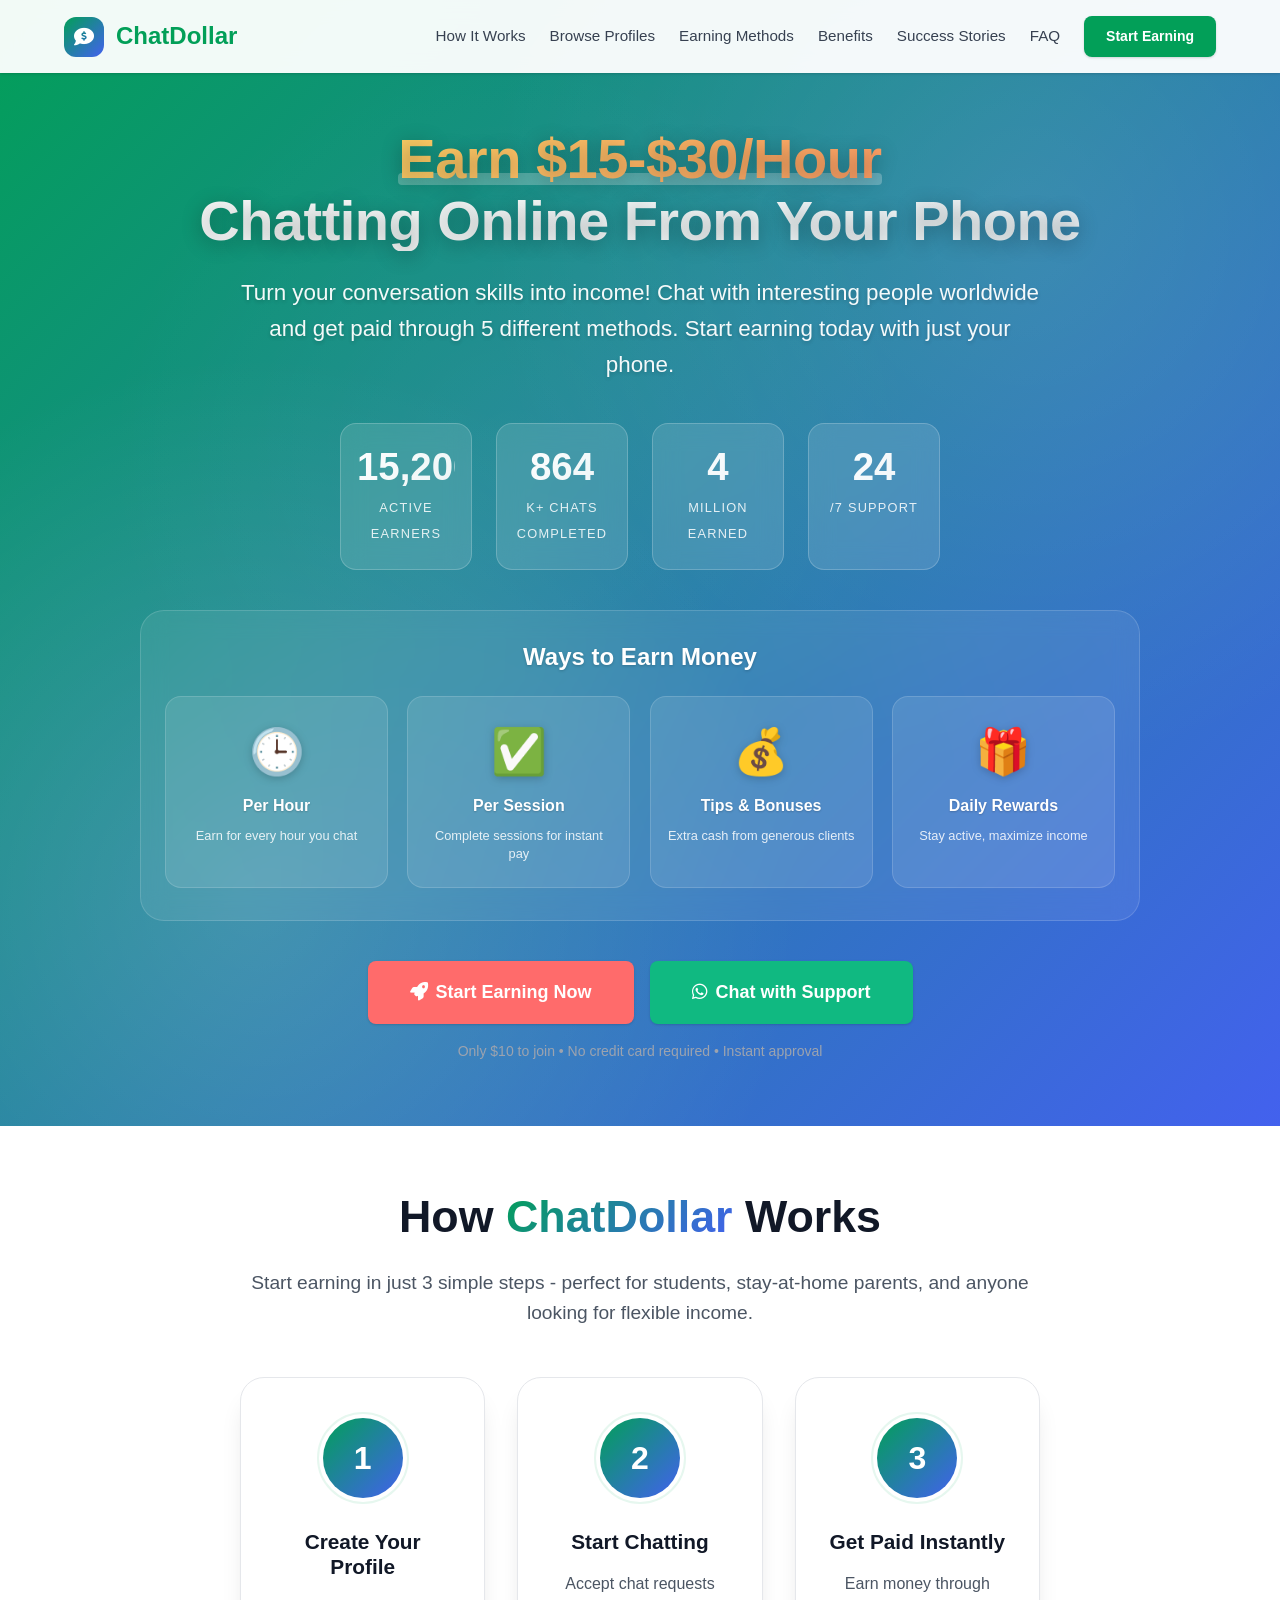
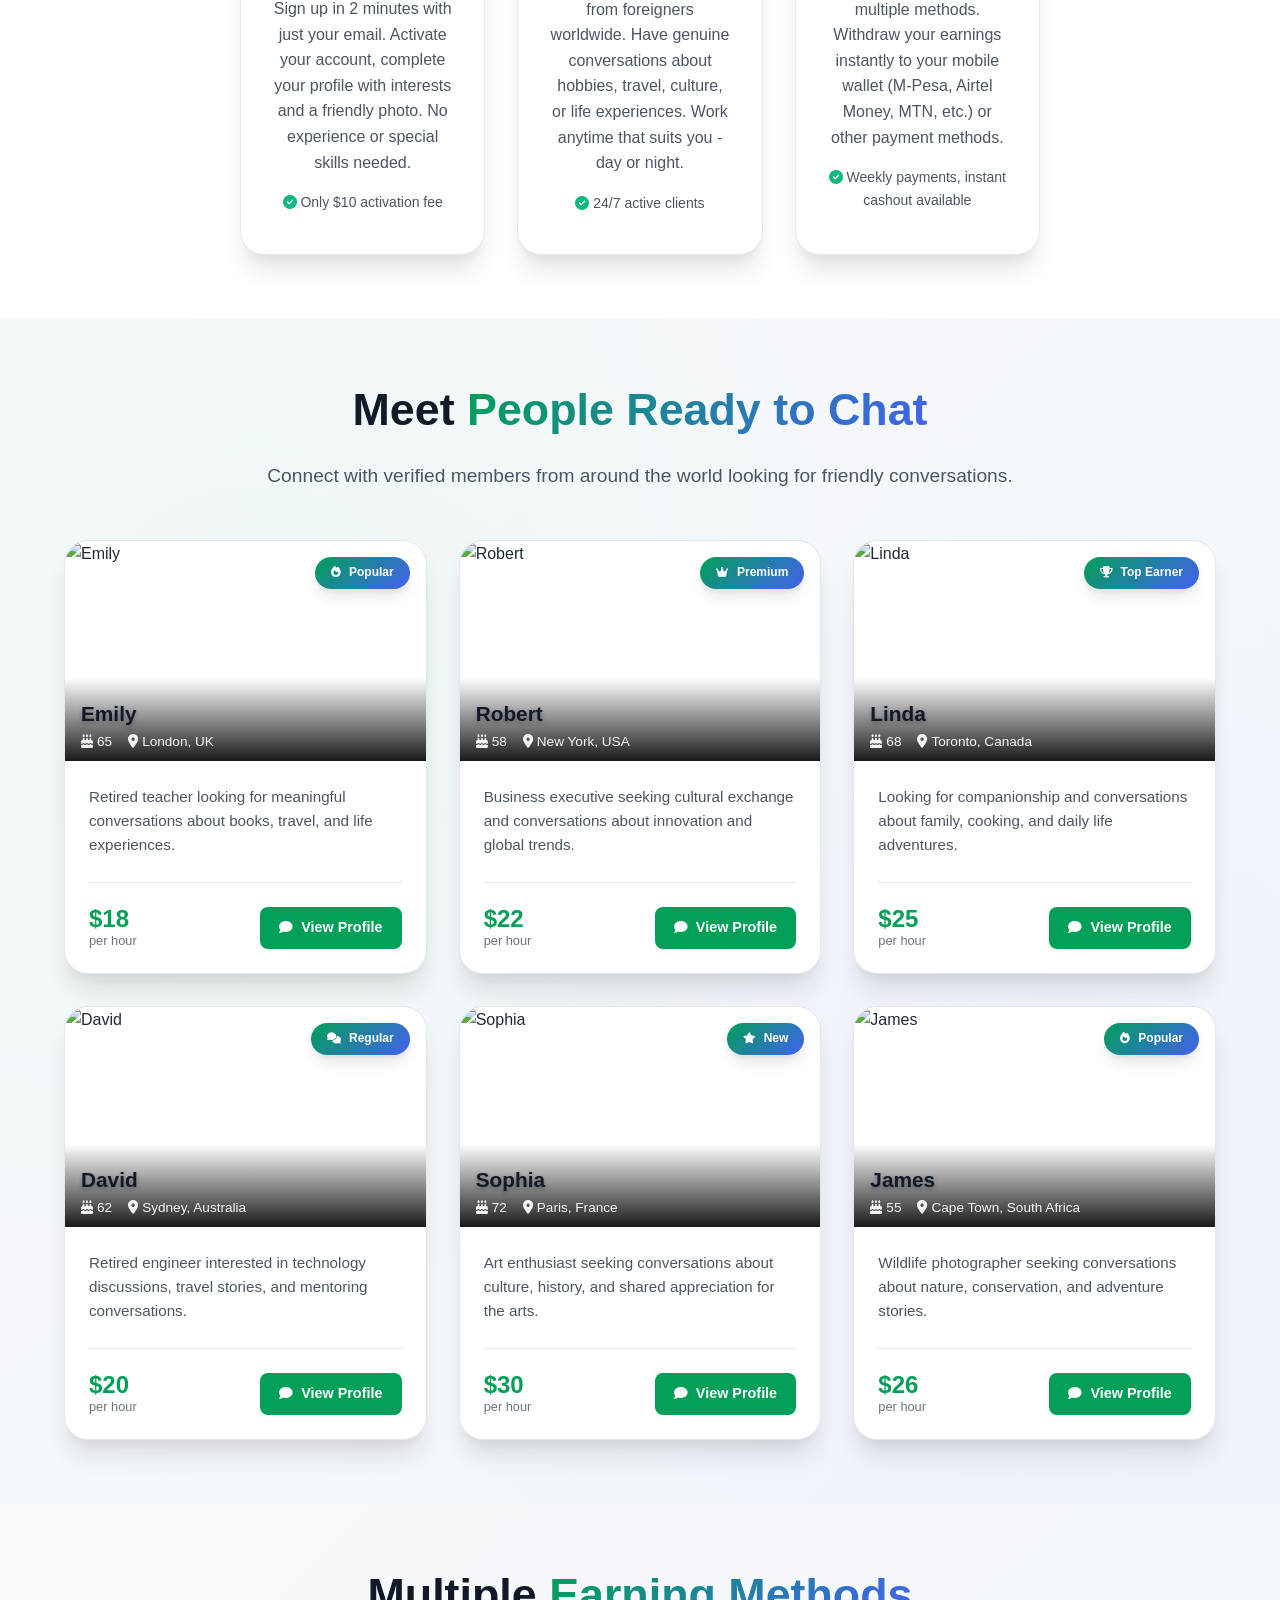
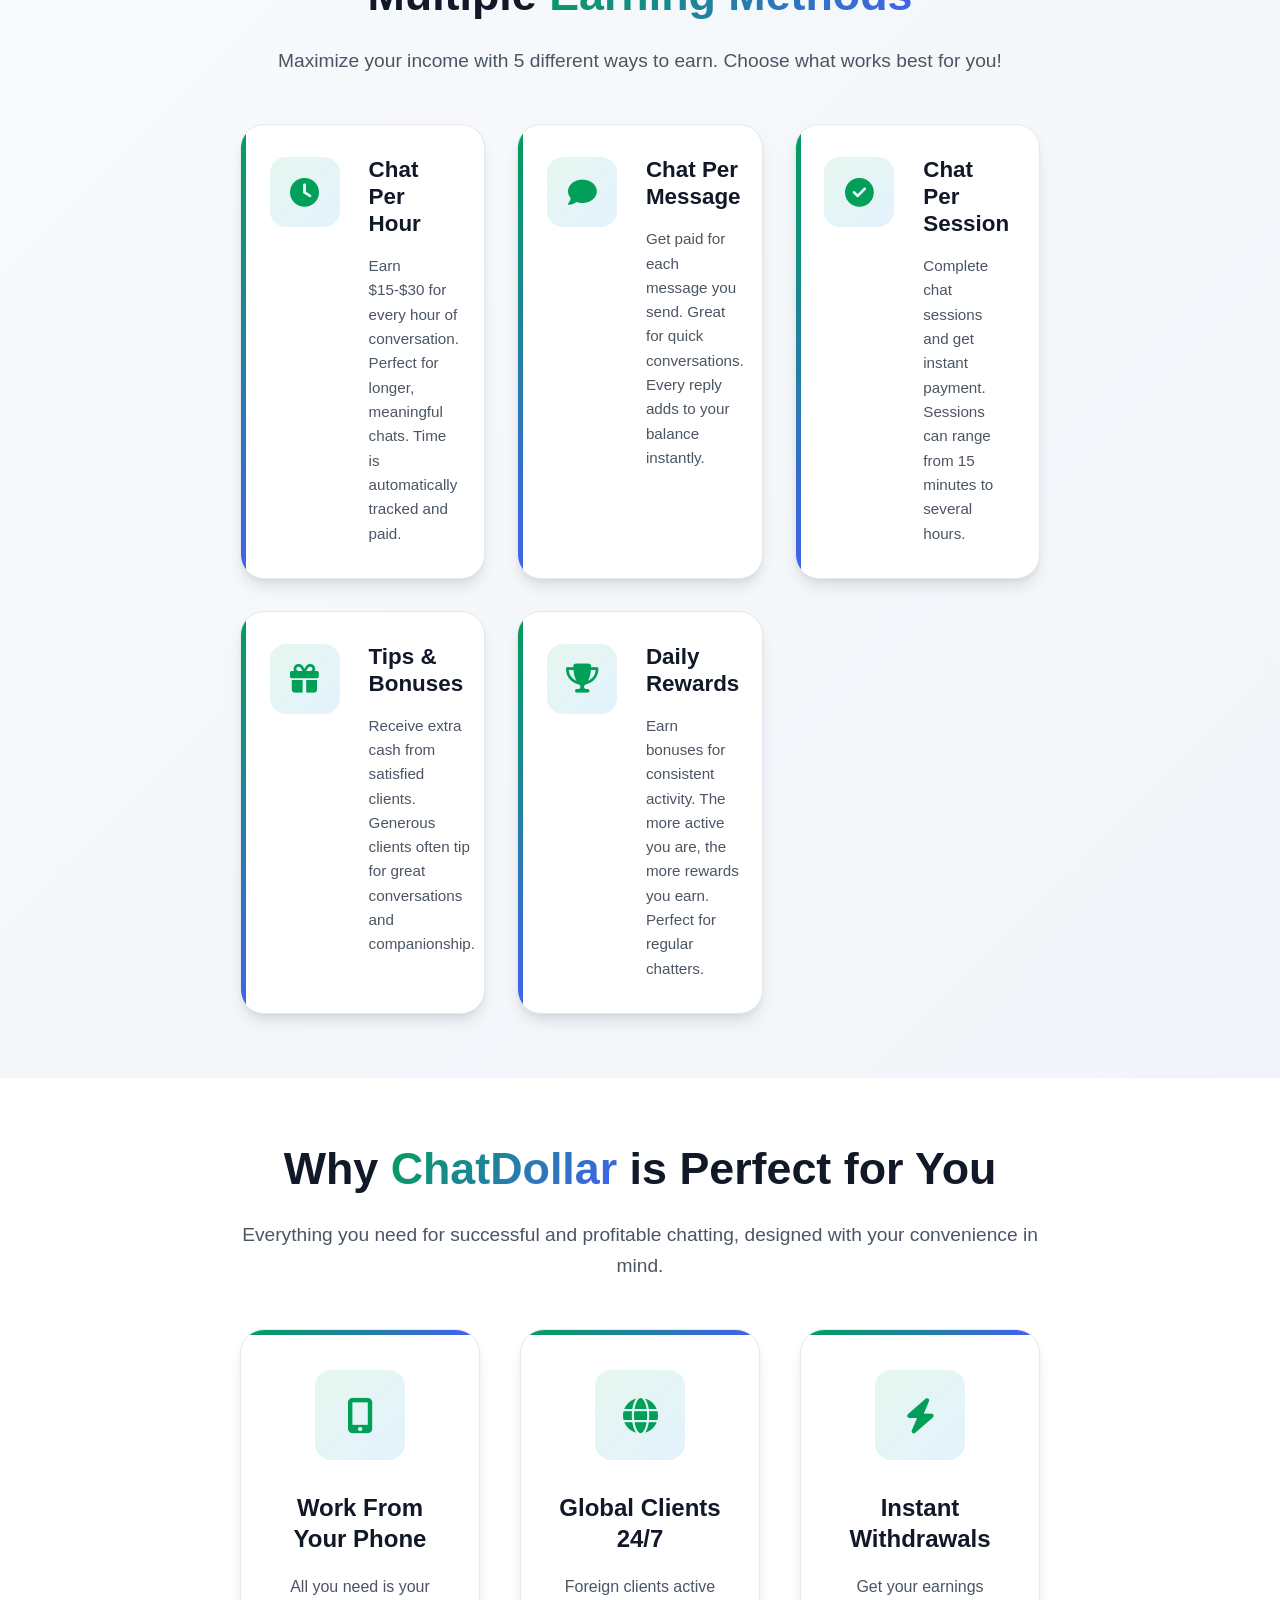
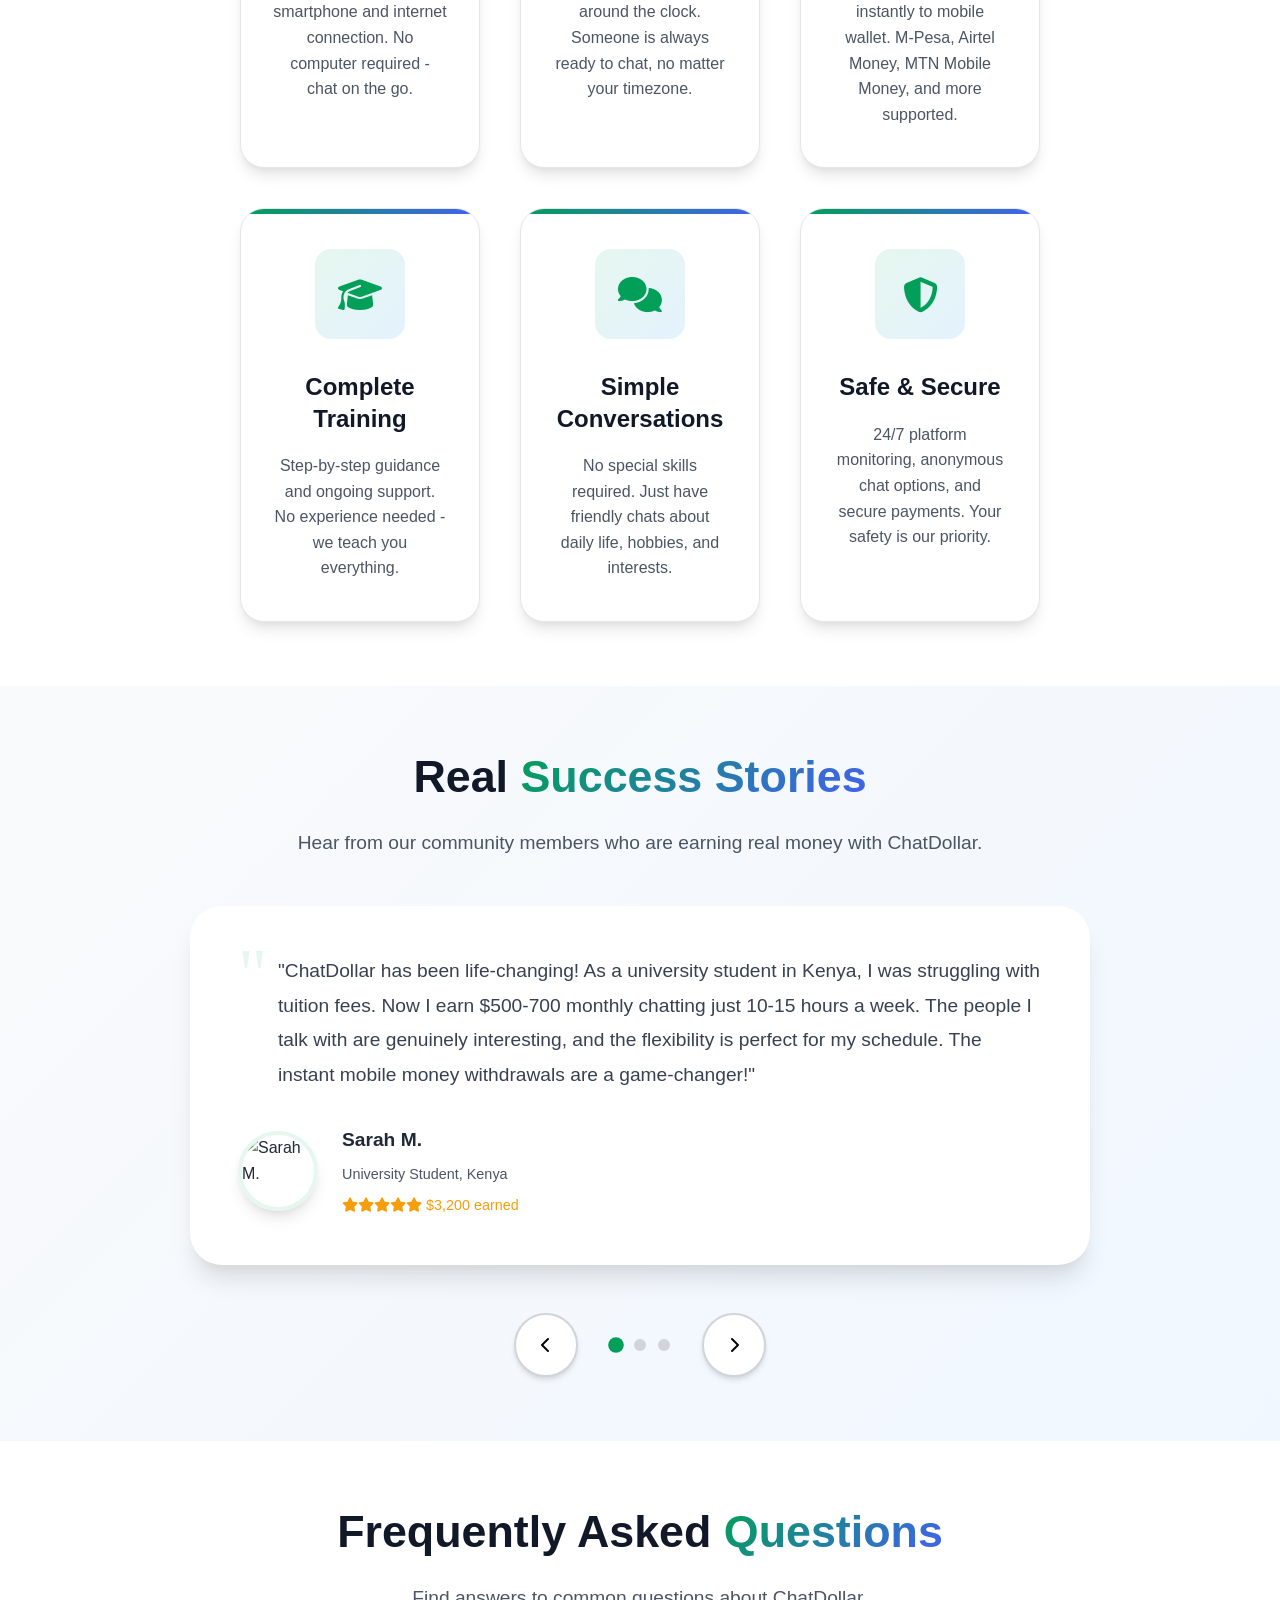
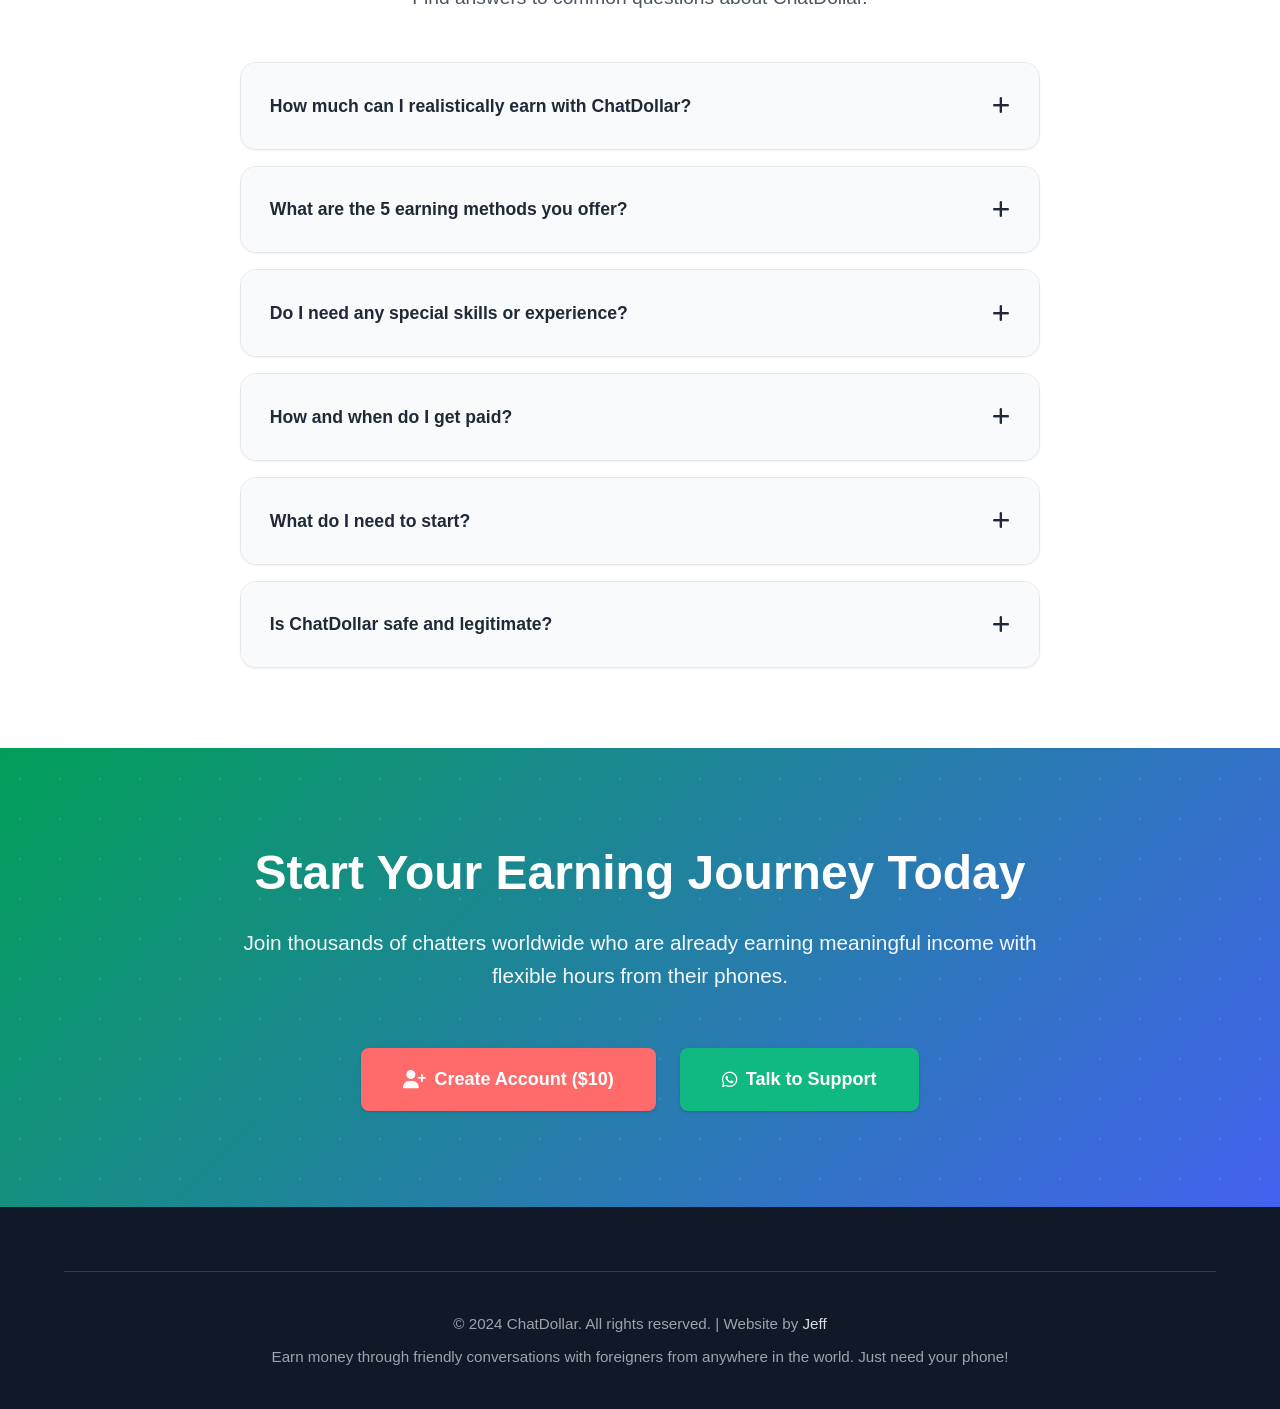
==== index.html @ e0fc5ee9 "Updated website" ====
<!doctype html>
<html lang="en">
  <head>
    <meta charset="UTF-8" />
    <meta name="viewport" content="width=device-width, initial-scale=1.0" />
    <title>
      ChatDollar - Earn $15-$30/Hour Chatting Online | Work From Phone
    </title>
    <meta
      name="description"
      content="Start earning money today by chatting with foreigners online. Multiple earning methods: per hour, per message, per session. Work from your phone, no experience needed!"
    />
    <meta
      name="keywords"
      content="make money online, chat and earn, work from home, earn money chatting, online jobs, paid chatting, chat with foreigners"
    />

    <!-- Favicon -->
    <link
      rel="icon"
      type="image/x-icon"
      href="data:image/svg+xml,<svg xmlns=%22http://www.w3.org/2000/svg%22 viewBox=%220 0 100 100%22><text y=%22.9em%22 font-size=%2290%22>💬</text></svg>"
    />
    <link
      rel="apple-touch-icon"
      href="data:image/svg+xml,<svg xmlns=%22http://www.w3.org/2000/svg%22 viewBox=%220 0 100 100%22><text y=%22.9em%22 font-size=%2290%22>💬</text></svg>"
    />
    <meta name="theme-color" content="#029f58" />

    <!-- Open Graph / Facebook -->
    <meta property="og:type" content="website" />
    <meta property="og:url" content="https://chatdollar.com/" />
    <meta
      property="og:title"
      content="ChatDollar - Earn $15-$30/Hour Chatting Online from Your Phone"
    />
    <meta
      property="og:description"
      content="Start earning today! Chat with interesting people worldwide and get paid through 5 different methods. No experience needed."
    />
    <meta
      property="og:image"
      content="https://images.unsplash.com/photo-1555421689-491a97ff2040?ixlib=rb-1.2.1&auto=format&fit=crop&w=1200&q=80"
    />

    <!-- Twitter -->
    <meta name="twitter:card" content="summary_large_image" />
    <meta name="twitter:title" content="ChatDollar - Get Paid to Chat Online" />
    <meta
      name="twitter:description"
      content="Earn money chatting online with people worldwide. Flexible work from phone opportunities."
    />
    <meta
      name="twitter:image"
      content="https://images.unsplash.com/photo-1555421689-491a97ff2040?ixlib=rb-1.2.1&auto=format&fit=crop&w=1200&q=80"
    />

    <!-- Font Awesome -->
    <link
      rel="stylesheet"
      href="https://cdnjs.cloudflare.com/ajax/libs/font-awesome/6.4.0/css/all.min.css"
    />

    <style>
      /* ===== CSS VARIABLES & RESET ===== */
      :root {
        --primary: #029f58;
        --primary-dark: #007640;
        --primary-light: #e6f7ef;
        --secondary: #4361ee;
        --accent: #ff6b6b;
        --success: #10b981;
        --warning: #f59e0b;
        --danger: #ef4444;

        --text-900: #111827;
        --text-800: #1f2937;
        --text-700: #374151;
        --text-600: #4b5563;
        --text-500: #6b7280;
        --text-400: #9ca3af;
        --text-300: #d1d5db;

        --bg-white: #ffffff;
        --bg-light: #f9fafb;
        --bg-lighter: #f3f4f6;

        --border-light: #e5e7eb;
        --border: #d1d5db;

        --shadow-sm: 0 1px 2px 0 rgba(0, 0, 0, 0.05);
        --shadow:
          0 1px 3px 0 rgba(0, 0, 0, 0.1), 0 1px 2px 0 rgba(0, 0, 0, 0.06);
        --shadow-md:
          0 4px 6px -1px rgba(0, 0, 0, 0.1), 0 2px 4px -1px rgba(0, 0, 0, 0.06);
        --shadow-lg:
          0 10px 15px -3px rgba(0, 0, 0, 0.1),
          0 4px 6px -2px rgba(0, 0, 0, 0.05);
        --shadow-xl:
          0 20px 25px -5px rgba(0, 0, 0, 0.1),
          0 10px 10px -5px rgba(0, 0, 0, 0.04);
        --shadow-2xl: 0 25px 50px -12px rgba(0, 0, 0, 0.25);

        --radius-sm: 0.375rem;
        --radius: 0.5rem;
        --radius-md: 0.75rem;
        --radius-lg: 1rem;
        --radius-xl: 1.5rem;
        --radius-2xl: 2rem;
        --radius-full: 9999px;

        --transition-fast: 150ms cubic-bezier(0.4, 0, 0.2, 1);
        --transition: 300ms cubic-bezier(0.4, 0, 0.2, 1);
        --transition-slow: 500ms cubic-bezier(0.4, 0, 0.2, 1);

        --max-width: 1200px;
      }

      @media (prefers-reduced-motion: reduce) {
        :root {
          --transition-fast: 0ms;
          --transition: 0ms;
          --transition-slow: 0ms;
        }
      }

      *,
      *::before,
      *::after {
        margin: 0;
        padding: 0;
        box-sizing: border-box;
      }

      html {
        scroll-behavior: smooth;
        scroll-padding-top: 80px;
        font-size: 16px;
      }

      @media (max-width: 768px) {
        html {
          font-size: 14px;
        }
      }

      body {
        font-family:
          "Inter",
          -apple-system,
          BlinkMacSystemFont,
          "Segoe UI",
          Roboto,
          sans-serif;
        line-height: 1.6;
        color: var(--text-800);
        background: var(--bg-white);
        overflow-x: hidden;
        -webkit-font-smoothing: antialiased;
        -moz-osx-font-smoothing: grayscale;
      }

      h1,
      h2,
      h3,
      h4,
      h5,
      h6 {
        font-family: "Poppins", sans-serif;
        font-weight: 700;
        line-height: 1.2;
        color: var(--text-900);
      }

      a {
        text-decoration: none;
        color: inherit;
      }
      ul,
      ol {
        list-style: none;
      }
      img {
        max-width: 100%;
        height: auto;
        display: block;
      }
      button,
      input,
      textarea,
      select {
        font: inherit;
        border: none;
        background: none;
        outline: none;
      }

      .sr-only {
        position: absolute;
        width: 1px;
        height: 1px;
        padding: 0;
        margin: -1px;
        overflow: hidden;
        clip: rect(0, 0, 0, 0);
        white-space: nowrap;
        border: 0;
      }

      /* ===== LAYOUT UTILITIES ===== */
      .container {
        width: 100%;
        max-width: var(--max-width);
        margin: 0 auto;
        padding: 0 1.5rem;
      }

      @media (max-width: 640px) {
        .container {
          padding: 0 1rem;
        }
      }

      .section {
        padding: 4rem 0;
      }
      .section-sm {
        padding: 3rem 0;
      }
      .section-lg {
        padding: 6rem 0;
      }
      .section-xl {
        padding: 8rem 0;
      }

      .text-center {
        text-align: center;
      }
      .text-left {
        text-align: left;
      }
      .text-right {
        text-align: right;
      }

      .mb-1 {
        margin-bottom: 0.25rem;
      }
      .mb-2 {
        margin-bottom: 0.5rem;
      }
      .mb-3 {
        margin-bottom: 0.75rem;
      }
      .mb-4 {
        margin-bottom: 1rem;
      }
      .mb-6 {
        margin-bottom: 1.5rem;
      }
      .mb-8 {
        margin-bottom: 2rem;
      }
      .mb-12 {
        margin-bottom: 3rem;
      }

      .mt-1 {
        margin-top: 0.25rem;
      }
      .mt-2 {
        margin-top: 0.5rem;
      }
      .mt-4 {
        margin-top: 1rem;
      }
      .mt-6 {
        margin-top: 1.5rem;
      }
      .mt-8 {
        margin-top: 2rem;
      }
      .mt-12 {
        margin-top: 3rem;
      }

      .flex {
        display: flex;
      }
      .flex-col {
        flex-direction: column;
      }
      .items-center {
        align-items: center;
      }
      .items-start {
        align-items: flex-start;
      }
      .items-end {
        align-items: flex-end;
      }
      .justify-center {
        justify-content: center;
      }
      .justify-between {
        justify-content: space-between;
      }
      .justify-end {
        justify-content: flex-end;
      }

      .gap-2 {
        gap: 0.5rem;
      }
      .gap-3 {
        gap: 0.75rem;
      }
      .gap-4 {
        gap: 1rem;
      }
      .gap-6 {
        gap: 1.5rem;
      }
      .gap-8 {
        gap: 2rem;
      }

      .grid {
        display: grid;
      }
      .grid-cols-1 {
        grid-template-columns: 1fr;
      }
      .grid-cols-2 {
        grid-template-columns: repeat(2, 1fr);
      }
      .grid-cols-3 {
        grid-template-columns: repeat(3, 1fr);
      }
      .grid-cols-4 {
        grid-template-columns: repeat(4, 1fr);
      }

      @media (max-width: 768px) {
        html,
        body {
          overflow-x: hidden !important;
          position: relative;
          width: 100%;
        }
        .md\:grid-cols-2 {
          grid-template-columns: repeat(2, 1fr);
        }
        .md\:grid-cols-3 {
          grid-template-columns: repeat(3, 1fr);
        }
        .md\:grid-cols-4 {
          grid-template-columns: repeat(4, 1fr);
        }
      }

      /* ===== TYPOGRAPHY ===== */
      .text-xs {
        font-size: 0.75rem;
      }
      .text-sm {
        font-size: 0.875rem;
      }
      .text-base {
        font-size: 1rem;
      }
      .text-lg {
        font-size: 1.125rem;
      }
      .text-xl {
        font-size: 1.25rem;
      }
      .text-2xl {
        font-size: 1.5rem;
      }
      .text-3xl {
        font-size: 1.875rem;
      }
      .text-4xl {
        font-size: 2.25rem;
      }
      .text-5xl {
        font-size: 3rem;
      }
      .text-6xl {
        font-size: 3.75rem;
      }

      @media (max-width: 768px) {
        .text-5xl {
          font-size: 2.5rem;
        }
        .text-6xl {
          font-size: 3rem;
        }
      }

      .font-normal {
        font-weight: 400;
      }
      .font-medium {
        font-weight: 500;
      }
      .font-semibold {
        font-weight: 600;
      }
      .font-bold {
        font-weight: 700;
      }
      .font-extrabold {
        font-weight: 800;
      }

      .text-primary {
        color: var(--primary);
      }
      .text-secondary {
        color: var(--secondary);
      }
      .text-accent {
        color: var(--accent);
      }
      .text-success {
        color: var(--success);
      }
      .text-muted {
        color: var(--text-600);
      }
      .text-light {
        color: var(--text-400);
      }

      .gradient-text {
        background: linear-gradient(135deg, var(--primary), var(--secondary));
        -webkit-background-clip: text;
        -webkit-text-fill-color: transparent;
        background-clip: text;
      }

      /* ===== BUTTONS ===== */
      .btn {
        display: inline-flex;
        align-items: center;
        justify-content: center;
        gap: 0.5rem;
        padding: 0.875rem 2rem;
        border-radius: var(--radius);
        font-weight: 600;
        font-size: 1rem;
        line-height: 1.5;
        cursor: pointer;
        transition: all var(--transition-fast);
        border: 2px solid transparent;
        position: relative;
        overflow: hidden;
        user-select: none;
        white-space: nowrap;
      }

      .btn:focus {
        outline: 2px solid var(--primary);
        outline-offset: 2px;
      }

      .btn:active {
        transform: scale(0.98);
      }

      .btn-primary {
        background: var(--primary);
        color: white;
        box-shadow: var(--shadow);
      }

      .btn-primary:hover {
        background: var(--primary-dark);
        transform: translateY(-2px);
        box-shadow: var(--shadow-md);
      }

      .btn-secondary {
        background: var(--success);
        color: white;
        box-shadow: var(--shadow);
      }

      .btn-secondary:hover {
        background: #3ad494;
        transform: translateY(-2px);
        box-shadow: var(--shadow-md);
      }

      .btn-accent {
        background: var(--accent);
        color: white;
        box-shadow: var(--shadow);
      }

      .btn-accent:hover {
        background: #ff5252;
        transform: translateY(-2px);
        box-shadow: var(--shadow-md);
      }

      .btn-outline {
        background: transparent;
        border: 2px solid var(--primary);
        color: var(--primary);
      }

      .btn-outline:hover {
        background: var(--primary);
        color: white;
        transform: translateY(-2px);
      }

      .btn-lg {
        padding: 1rem 2.5rem;
        font-size: 1.125rem;
      }

      .btn-sm {
        padding: 0.5rem 1.25rem;
        font-size: 0.875rem;
      }

      .btn-block {
        width: 100%;
      }

      /* ===== HEADER ===== */
      .header {
        position: fixed;
        top: 0;
        left: 0;
        width: 100%;
        background: rgba(255, 255, 255, 0.95);
        backdrop-filter: blur(10px);
        z-index: 1000;
        box-shadow: var(--shadow);
        transition: all var(--transition);
      }

      .header.scrolled {
        padding: 0.5rem 0;
        background: rgba(255, 255, 255, 0.98);
      }

      .header__content {
        display: flex;
        align-items: center;
        justify-content: space-between;
        padding: 1rem 0;
      }

      .logo {
        display: flex;
        align-items: center;
        gap: 0.75rem;
        font-family: "Poppins", sans-serif;
        font-size: 1.5rem;
        font-weight: 800;
        color: var(--primary);
        transition: var(--transition);
      }

      .logo:hover {
        opacity: 0.9;
      }

      .logo__icon {
        width: 2.5rem;
        height: 2.5rem;
        background: linear-gradient(135deg, var(--primary), var(--secondary));
        border-radius: var(--radius-md);
        display: flex;
        align-items: center;
        justify-content: center;
        color: white;
        font-size: 1.25rem;
      }

      .nav {
        display: flex;
        align-items: center;
        gap: 1.5rem;
      }

      .nav__link {
        color: var(--text-700);
        font-weight: 500;
        transition: var(--transition);
        position: relative;
        padding: 0.5rem 0;
        font-size: 0.95rem;
      }

      .nav__link:hover {
        color: var(--primary);
      }

      .nav__link::after {
        content: "";
        position: absolute;
        bottom: 0;
        left: 0;
        width: 0;
        height: 2px;
        background: var(--primary);
        transition: var(--transition);
      }

      .nav__link:hover::after {
        width: 100%;
      }

      .mobile-toggle {
        display: none;
        background: none;
        border: none;
        width: 2.5rem;
        height: 2.5rem;
        align-items: center;
        justify-content: center;
        border-radius: var(--radius);
        cursor: pointer;
        color: var(--text-700);
        transition: var(--transition);
      }

      .mobile-toggle:hover {
        background: var(--bg-light);
        color: var(--primary);
      }

      .mobile-toggle__icon {
        font-size: 1.5rem;
      }

      /* ===== IMPROVED HERO SECTION ===== */
      .hero {
        padding: 8rem 0 4rem;
        background: linear-gradient(135deg, #029f58 0%, #4361ee 100%);
        position: relative;
        overflow: hidden;
      }

      .hero::before {
        content: "";
        position: absolute;
        top: 0;
        left: 0;
        right: 0;
        bottom: 0;
        background:
          radial-gradient(
            circle at 20% 80%,
            rgba(255, 255, 255, 0.15) 0%,
            transparent 40%
          ),
          radial-gradient(
            circle at 80% 20%,
            rgba(255, 255, 255, 0.1) 0%,
            transparent 40%
          ),
          radial-gradient(
            circle at 40% 40%,
            rgba(255, 255, 255, 0.05) 0%,
            transparent 40%
          );
        animation: pulse 8s ease-in-out infinite alternate;
      }

      @keyframes pulse {
        0% {
          opacity: 0.5;
          transform: scale(1);
        }
        100% {
          opacity: 0.8;
          transform: scale(1.1);
        }
      }

      .hero__content {
        position: relative;
        z-index: 2;
        max-width: 1200px;
        margin: 0 auto;
        text-align: center;
        color: white;
      }

      .hero__title {
        font-size: clamp(2rem, 5vw, 3.5rem);
        margin-bottom: 1.5rem;
        line-height: 1.1;
        text-shadow: 0 4px 20px rgba(0, 0, 0, 0.3);
        background: linear-gradient(
          135deg,
          #ffffff 0%,
          rgba(255, 255, 255, 0.9) 100%
        );
        -webkit-background-clip: text;
        -webkit-text-fill-color: transparent;
        background-clip: text;
        letter-spacing: -0.5px;
        font-weight: 800;
        max-width: 1000px;
        margin-left: auto;
        margin-right: auto;
      }

      .hero__title-highlight {
        background: linear-gradient(135deg, #ffd166, #ff9e66);
        -webkit-background-clip: text;
        -webkit-text-fill-color: transparent;
        background-clip: text;
        position: relative;
      }

      .hero__title-highlight::after {
        content: "";
        position: absolute;
        bottom: 5px;
        left: 0;
        width: 100%;
        height: 12px;
        background: rgba(255, 255, 255, 0.25);
        z-index: -1;
        border-radius: 4px;
      }

      .hero__subtitle {
        font-size: clamp(1rem, 2vw, 1.4rem);
        opacity: 0.95;
        margin-bottom: 2rem;
        max-width: 800px;
        margin-left: auto;
        margin-right: auto;
        line-height: 1.6;
        text-shadow: 0 2px 4px rgba(0, 0, 0, 0.2);
        font-weight: 400;
      }

      /* Professional Hero Stats Grid */
      .hero__stats {
        display: grid;
        grid-template-columns: repeat(2, 1fr);
        gap: 1rem;
        margin: 2.5rem auto 2rem;
        max-width: 600px;
      }

      @media (min-width: 768px) {
        .hero__stats {
          grid-template-columns: repeat(4, 1fr);
          gap: 1.5rem;
        }
      }

      .hero-stat {
        background: rgba(255, 255, 255, 0.12);
        backdrop-filter: blur(12px);
        border: 1px solid rgba(255, 255, 255, 0.2);
        border-radius: var(--radius-lg);
        padding: 1.5rem 1rem;
        transition: all var(--transition);
        position: relative;
        overflow: hidden;
      }

      .hero-stat::before {
        content: "";
        position: absolute;
        top: 0;
        left: 0;
        right: 0;
        height: 3px;
        background: linear-gradient(90deg, #ff6b6b, #ffd166);
        opacity: 0;
        transition: var(--transition);
      }

      .hero-stat:hover {
        background: rgba(255, 255, 255, 0.18);
        transform: translateY(-5px);
        border-color: rgba(255, 255, 255, 0.3);
      }

      .hero-stat:hover::before {
        opacity: 1;
      }

      .hero-stat__number {
        font-size: clamp(1.8rem, 3vw, 2.5rem);
        font-weight: 800;
        display: block;
        margin-bottom: 0.5rem;
        background: linear-gradient(135deg, #fff, rgba(255, 255, 255, 0.9));
        -webkit-background-clip: text;
        -webkit-text-fill-color: transparent;
        background-clip: text;
        line-height: 1;
      }

      .hero-stat__label {
        font-size: 0.8rem;
        opacity: 0.9;
        text-transform: uppercase;
        letter-spacing: 1.2px;
        color: rgba(255, 255, 255, 0.95);
        font-weight: 500;
      }

      /* Professional Earning Methods in Hero */
      .hero-methods {
        background: rgba(255, 255, 255, 0.08);
        backdrop-filter: blur(12px);
        border: 1px solid rgba(255, 255, 255, 0.15);
        border-radius: var(--radius-xl);
        padding: 2rem 1.5rem;
        margin: 2.5rem auto;
        max-width: 1000px;
      }

      .hero-methods__title {
        color: white;
        font-size: 1.5rem;
        margin-bottom: 1.5rem;
        text-align: center;
        font-weight: 700;
        text-shadow: 0 1px 3px rgba(0, 0, 0, 0.2);
      }

      .methods-grid {
        display: grid;
        grid-template-columns: repeat(2, 1fr);
        gap: 1rem;
      }

      @media (min-width: 768px) {
        .methods-grid {
          grid-template-columns: repeat(4, 1fr);
          gap: 1.2rem;
        }
      }

      .method-card {
        background: rgba(255, 255, 255, 0.1);
        border: 1px solid rgba(255, 255, 255, 0.15);
        border-radius: var(--radius-lg);
        padding: 1.5rem 1rem;
        text-align: center;
        transition: all var(--transition);
        position: relative;
        overflow: hidden;
      }

      .method-card::before {
        content: "";
        position: absolute;
        top: 0;
        left: 0;
        width: 100%;
        height: 100%;
        background: linear-gradient(
          135deg,
          rgba(255, 255, 255, 0.1),
          transparent
        );
        opacity: 0;
        transition: var(--transition);
      }

      .method-card:hover {
        background: rgba(255, 255, 255, 0.15);
        transform: translateY(-3px);
        border-color: rgba(255, 255, 255, 0.25);
        box-shadow: 0 10px 25px rgba(0, 0, 0, 0.2);
      }

      .method-card:hover::before {
        opacity: 1;
      }

      .method-icon {
        font-size: 2rem;
        margin-bottom: 0.75rem;
        display: block;
        height: 50px;
        line-height: 50px;
        filter: drop-shadow(0 2px 4px rgba(0, 0, 0, 0.2));
      }

      @media (min-width: 768px) {
        .method-icon {
          font-size: 2.8rem;
          height: 60px;
          line-height: 60px;
        }
      }

      .method-name {
        font-weight: 700;
        margin-bottom: 0.5rem;
        font-size: 1rem;
        color: white;
        text-shadow: 0 1px 2px rgba(0, 0, 0, 0.2);
      }

      .method-desc {
        font-size: 0.8rem;
        opacity: 0.9;
        color: rgba(255, 255, 255, 0.95);
        line-height: 1.4;
      }

      .hero__cta {
        margin-top: 2.5rem;
        opacity: 0;
        transform: translateY(30px);
        animation: fadeUp 0.8s ease 0.4s forwards;
      }

      /* ===== HOW IT WORKS ===== */
      .steps-container {
        display: grid;
        grid-template-columns: 1fr;
        gap: 2rem;
        max-width: 800px;
        margin: 0 auto;
      }

      @media (min-width: 768px) {
        .steps-container {
          grid-template-columns: repeat(3, 1fr);
          gap: 2rem;
        }
      }

      .step-card {
        background: var(--bg-white);
        border-radius: var(--radius-xl);
        padding: 2rem 1.5rem;
        box-shadow: var(--shadow-xl);
        transition: all var(--transition);
        position: relative;
        border: 1px solid var(--border-light);
        text-align: center;
        height: 100%;
      }

      @media (min-width: 768px) {
        .step-card {
          padding: 2.5rem 2rem;
        }
      }

      .step-card:hover {
        transform: translateY(-10px);
        box-shadow: var(--shadow-2xl);
        border-color: var(--primary-light);
      }

      .step-number {
        width: 60px;
        height: 60px;
        background: linear-gradient(135deg, var(--primary), var(--secondary));
        border-radius: 50%;
        display: flex;
        align-items: center;
        justify-content: center;
        color: white;
        font-size: 1.5rem;
        font-weight: 800;
        margin: 0 auto 1.5rem;
        position: relative;
      }

      @media (min-width: 768px) {
        .step-number {
          width: 80px;
          height: 80px;
          font-size: 2rem;
          margin-bottom: 2rem;
        }
      }

      .step-number::after {
        content: "";
        position: absolute;
        top: -6px;
        left: -6px;
        right: -6px;
        bottom: -6px;
        border-radius: 50%;
        border: 2px solid var(--primary-light);
        animation: pulse 2s infinite;
      }

      .step-content h3 {
        font-size: 1.3rem;
        margin-bottom: 1rem;
        color: var(--text-900);
      }

      .step-content p {
        color: var(--text-600);
        margin-bottom: 1rem;
        line-height: 1.6;
        font-size: 1rem;
      }

      /* ===== IMPROVED PROFILES SECTION ===== */
      .profiles-section {
        background: linear-gradient(135deg, #f8fafc 0%, #f1f5f9 100%);
        position: relative;
        overflow: hidden;
      }

      .profiles-section::before {
        content: "";
        position: absolute;
        top: 0;
        left: 0;
        right: 0;
        bottom: 0;
        background:
          radial-gradient(
            circle at 20% 30%,
            rgba(2, 159, 88, 0.03) 0%,
            transparent 50%
          ),
          radial-gradient(
            circle at 80% 70%,
            rgba(67, 97, 238, 0.03) 0%,
            transparent 50%
          );
      }

      /* Enhanced Profiles Grid */
      .profiles-grid {
        display: grid;
        grid-template-columns: 1fr;
        gap: 2rem;
        margin: 0 auto;
        max-width: 400px;
      }

      @media (min-width: 640px) {
        .profiles-grid {
          grid-template-columns: repeat(2, 1fr);
          max-width: 800px;
        }
      }

      @media (min-width: 1024px) {
        .profiles-grid {
          grid-template-columns: repeat(3, 1fr);
          max-width: 1200px;
        }
      }

      /* Enhanced Profile Card */
      .profile-card {
        background: var(--bg-white);
        border-radius: var(--radius-xl);
        overflow: hidden;
        box-shadow: var(--shadow-xl);
        transition: all var(--transition);
        position: relative;
        border: 1px solid var(--border-light);
        height: 100%;
        display: flex;
        flex-direction: column;
      }

      .profile-card:hover {
        transform: translateY(-8px);
        box-shadow: var(--shadow-2xl);
        border-color: var(--primary-light);
      }

      .profile-card__header {
        position: relative;
        height: 200px;
        overflow: hidden;
      }

      @media (min-width: 768px) {
        .profile-card__header {
          height: 220px;
        }
      }

      .profile-card__image {
        width: 100%;
        height: 100%;
        object-fit: cover;
        transition: var(--transition-slow);
      }

      .profile-card:hover .profile-card__image {
        transform: scale(1.08);
      }

      .profile-card__badge {
        position: absolute;
        top: 1rem;
        right: 1rem;
        background: linear-gradient(135deg, var(--primary), var(--secondary));
        color: white;
        padding: 0.4rem 1rem;
        border-radius: var(--radius-full);
        font-size: 0.75rem;
        font-weight: 700;
        box-shadow: var(--shadow-lg);
        z-index: 2;
        display: flex;
        align-items: center;
        gap: 0.5rem;
      }

      .profile-card__badge i {
        font-size: 0.7rem;
      }

      .profile-card__overlay {
        position: absolute;
        bottom: 0;
        left: 0;
        right: 0;
        background: linear-gradient(to top, rgba(0, 0, 0, 0.9), transparent);
        padding: 1.5rem 1rem 0.5rem;
        color: white;
      }

      .profile-card__name {
        font-size: 1.3rem;
        font-weight: 800;
        margin-bottom: 0.25rem;
        text-shadow: 0 2px 4px rgba(0, 0, 0, 0.3);
      }

      .profile-card__info {
        display: flex;
        align-items: center;
        gap: 1rem;
        font-size: 0.85rem;
        opacity: 0.95;
      }

      .profile-card__age,
      .profile-card__location {
        display: flex;
        align-items: center;
        gap: 0.25rem;
      }

      .profile-card__content {
        padding: 1.5rem;
        flex: 1;
        display: flex;
        flex-direction: column;
      }

      .profile-card__description {
        color: var(--text-600);
        margin-bottom: 1.5rem;
        line-height: 1.6;
        font-size: 0.95rem;
        flex: 1;
      }

      .profile-card__footer {
        display: flex;
        justify-content: space-between;
        align-items: center;
        padding-top: 1.5rem;
        border-top: 1px solid var(--border-light);
        margin-top: auto;
      }

      .profile-card__price {
        font-size: 1.5rem;
        font-weight: 800;
        color: var(--primary);
        line-height: 1;
      }

      .profile-card__price span {
        font-size: 0.8rem;
        font-weight: 500;
        color: var(--text-500);
        display: block;
        margin-top: 0.25rem;
      }

      .profile-card__cta {
        background: var(--primary);
        color: white;
        padding: 0.6rem 1.2rem;
        border-radius: var(--radius);
        font-weight: 600;
        font-size: 0.9rem;
        display: flex;
        align-items: center;
        gap: 0.5rem;
        transition: var(--transition);
        cursor: pointer;
        border: none;
      }

      .profile-card__cta:hover {
        background: var(--primary-dark);
        transform: translateY(-2px);
        box-shadow: var(--shadow-md);
      }

      .profile-card__cta i {
        font-size: 0.85rem;
      }

      .no-profiles {
        grid-column: 1 / -1;
        text-align: center;
        padding: 3rem 1rem;
        color: var(--text-500);
      }

      .no-profiles i {
        font-size: 2.5rem;
        margin-bottom: 1rem;
        opacity: 0.5;
      }

      /* ===== EARNING METHODS ===== */
      .earning-methods-section {
        background: linear-gradient(135deg, #f8fafc 0%, #f1f5f9 100%);
      }

      .methods-highlight {
        display: grid;
        grid-template-columns: 1fr;
        gap: 1.5rem;
        max-width: 800px;
        margin: 2.5rem auto 0;
      }

      @media (min-width: 768px) {
        .methods-highlight {
          grid-template-columns: repeat(2, 1fr);
          gap: 2rem;
        }
      }

      @media (min-width: 1024px) {
        .methods-highlight {
          grid-template-columns: repeat(3, 1fr);
        }
      }

      .method-detail {
        background: var(--bg-white);
        border-radius: var(--radius-xl);
        padding: 1.8rem 1.5rem;
        display: flex;
        align-items: flex-start;
        gap: 1.5rem;
        box-shadow: var(--shadow-lg);
        transition: all var(--transition);
        border: 1px solid var(--border-light);
        position: relative;
        overflow: hidden;
      }

      @media (min-width: 768px) {
        .method-detail {
          padding: 2rem 1.8rem;
          gap: 1.8rem;
        }
      }

      .method-detail::before {
        content: "";
        position: absolute;
        left: 0;
        top: 0;
        bottom: 0;
        width: 5px;
        background: linear-gradient(
          to bottom,
          var(--primary),
          var(--secondary)
        );
        opacity: 1;
        transition: var(--transition);
      }

      .method-detail:hover {
        transform: translateY(-5px);
        box-shadow: var(--shadow-xl);
        border-color: var(--primary-light);
      }

      .method-detail__icon {
        width: 60px;
        height: 60px;
        background: linear-gradient(135deg, var(--primary-light), #e3f2fd);
        border-radius: var(--radius-lg);
        display: flex;
        align-items: center;
        justify-content: center;
        color: var(--primary);
        font-size: 1.5rem;
        flex-shrink: 0;
        transition: var(--transition);
      }

      @media (min-width: 768px) {
        .method-detail__icon {
          width: 70px;
          height: 70px;
          font-size: 1.8rem;
        }
      }

      .method-detail:hover .method-detail__icon {
        background: linear-gradient(135deg, var(--primary), var(--secondary));
        color: white;
        transform: scale(1.08);
      }

      .method-detail__content {
        flex: 1;
      }

      .method-detail__title {
        font-size: 1.2rem;
        font-weight: 700;
        margin-bottom: 0.75rem;
        color: var(--text-900);
      }

      @media (min-width: 768px) {
        .method-detail__title {
          font-size: 1.4rem;
          margin-bottom: 1rem;
        }
      }

      .method-detail__description {
        color: var(--text-600);
        line-height: 1.6;
        font-size: 0.95rem;
      }

      /* ===== BENEFITS ===== */
      .benefits-grid {
        display: grid;
        grid-template-columns: 1fr;
        gap: 2rem;
        max-width: 800px;
        margin: 0 auto;
      }

      @media (min-width: 768px) {
        .benefits-grid {
          grid-template-columns: repeat(2, 1fr);
          gap: 2.5rem;
        }
      }

      @media (min-width: 1024px) {
        .benefits-grid {
          grid-template-columns: repeat(3, 1fr);
        }
      }

      .benefit-card {
        background: var(--bg-white);
        border-radius: var(--radius-xl);
        padding: 2rem 1.5rem;
        text-align: center;
        box-shadow: var(--shadow-lg);
        transition: all var(--transition);
        border: 1px solid var(--border-light);
        position: relative;
        overflow: hidden;
        height: 100%;
      }

      @media (min-width: 768px) {
        .benefit-card {
          padding: 2.5rem 2rem;
        }
      }

      .benefit-card::before {
        content: "";
        position: absolute;
        top: 0;
        left: 0;
        right: 0;
        height: 5px;
        background: linear-gradient(90deg, var(--primary), var(--secondary));
      }

      .benefit-card:hover {
        transform: translateY(-8px);
        box-shadow: var(--shadow-xl);
        border-color: var(--primary-light);
      }

      .benefit-icon {
        width: 70px;
        height: 70px;
        background: linear-gradient(135deg, var(--primary-light), #e3f2fd);
        border-radius: var(--radius-lg);
        display: flex;
        align-items: center;
        justify-content: center;
        margin: 0 auto 1.5rem;
        font-size: 1.8rem;
        color: var(--primary);
        transition: var(--transition);
      }

      @media (min-width: 768px) {
        .benefit-icon {
          width: 90px;
          height: 90px;
          margin-bottom: 2rem;
          font-size: 2.2rem;
        }
      }

      .benefit-card:hover .benefit-icon {
        background: linear-gradient(135deg, var(--primary), var(--secondary));
        color: white;
        transform: scale(1.08) rotate(5deg);
      }

      .benefit-title {
        font-size: 1.3rem;
        margin-bottom: 1rem;
        color: var(--text-900);
        line-height: 1.3;
      }

      @media (min-width: 768px) {
        .benefit-title {
          font-size: 1.5rem;
          margin-bottom: 1.2rem;
        }
      }

      .benefit-description {
        color: var(--text-600);
        line-height: 1.6;
        font-size: 1rem;
      }

      /* ===== TESTIMONIALS ===== */
      .testimonials {
        background: linear-gradient(135deg, var(--bg-light) 0%, #f0f7ff 100%);
      }

      .testimonial-slider {
        position: relative;
        max-width: 900px;
        margin: 0 auto;
      }

      .testimonial-slide {
        background: var(--bg-white);
        border-radius: var(--radius-2xl);
        padding: 2rem;
        box-shadow: var(--shadow-xl);
        opacity: 0;
        transform: translateX(50px);
        transition: all 0.6s ease;
        position: absolute;
        top: 0;
        left: 0;
        width: 100%;
      }

      @media (min-width: 768px) {
        .testimonial-slide {
          padding: 3rem;
        }
      }

      .testimonial-slide.active {
        opacity: 1;
        transform: translateX(0);
        position: relative;
      }

      .testimonial-slide__content {
        font-size: 1.1rem;
        line-height: 1.7;
        color: var(--text-700);
        margin-bottom: 2rem;
        position: relative;
        padding-left: 2rem;
      }

      @media (min-width: 768px) {
        .testimonial-slide__content {
          font-size: 1.2rem;
          padding-left: 2.5rem;
          line-height: 1.8;
        }
      }

      .testimonial-slide__content::before {
        content: '"';
        position: absolute;
        left: 0;
        top: -1rem;
        font-size: 3.5rem;
        color: var(--primary-light);
        font-family: Georgia, serif;
        line-height: 1;
      }

      @media (min-width: 768px) {
        .testimonial-slide__content::before {
          font-size: 4.5rem;
        }
      }

      .testimonial-slide__author {
        display: flex;
        align-items: center;
        gap: 1.5rem;
      }

      @media (max-width: 480px) {
        .testimonial-slide__author {
          flex-direction: column;
          text-align: center;
          gap: 1rem;
        }
      }

      .testimonial-slide__avatar {
        width: 70px;
        height: 70px;
        border-radius: 50%;
        object-fit: cover;
        border: 4px solid var(--primary-light);
        box-shadow: var(--shadow-lg);
      }

      @media (min-width: 768px) {
        .testimonial-slide__avatar {
          width: 80px;
          height: 80px;
        }
      }

      .testimonial-slide__info {
        flex: 1;
      }

      .testimonial-slide__name {
        font-weight: 800;
        margin-bottom: 0.5rem;
        font-size: 1.1rem;
      }

      @media (min-width: 768px) {
        .testimonial-slide__name {
          font-size: 1.2rem;
        }
      }

      .testimonial-slide__role {
        color: var(--text-600);
        font-size: 0.9rem;
        margin-bottom: 0.5rem;
      }

      .testimonial-slide__rating {
        color: var(--warning);
        font-size: 0.9rem;
      }

      .slider-controls {
        display: flex;
        justify-content: center;
        align-items: center;
        gap: 2rem;
        margin-top: 3rem;
      }

      @media (max-width: 480px) {
        .slider-controls {
          flex-direction: column;
          gap: 1.5rem;
        }
      }

      .slider-dots {
        display: flex;
        gap: 0.75rem;
      }

      .slider-dot {
        width: 12px;
        height: 12px;
        border-radius: 50%;
        background: var(--border);
        cursor: pointer;
        transition: var(--transition);
      }

      .slider-dot.active {
        background: var(--primary);
        transform: scale(1.3);
      }

      .slider-arrow {
        width: 3.5rem;
        height: 3.5rem;
        border-radius: 50%;
        background: var(--bg-white);
        border: 2px solid var(--border);
        display: flex;
        align-items: center;
        justify-content: center;
        cursor: pointer;
        transition: var(--transition);
        box-shadow: var(--shadow-md);
      }

      @media (min-width: 768px) {
        .slider-arrow {
          width: 4rem;
          height: 4rem;
        }
      }

      .slider-arrow:hover {
        background: var(--primary);
        color: white;
        border-color: var(--primary);
        transform: scale(1.1);
      }

      /* ===== FAQ ===== */
      .faq-grid {
        max-width: 800px;
        margin: 0 auto;
      }

      .faq-item {
        background: var(--bg-white);
        border-radius: var(--radius-lg);
        margin-bottom: 1rem;
        overflow: hidden;
        border: 1px solid var(--border-light);
        transition: var(--transition);
        box-shadow: var(--shadow-sm);
      }

      .faq-item:hover {
        border-color: var(--primary);
        box-shadow: var(--shadow-md);
      }

      .faq-item__question {
        padding: 1.5rem;
        display: flex;
        justify-content: space-between;
        align-items: center;
        cursor: pointer;
        font-weight: 700;
        user-select: none;
        background: var(--bg-light);
        transition: var(--transition);
        font-size: 1rem;
      }

      @media (min-width: 768px) {
        .faq-item__question {
          padding: 1.8rem;
          font-size: 1.1rem;
        }
      }

      .faq-item__question:hover {
        background: var(--primary-light);
      }

      .faq-item__icon {
        transition: var(--transition);
        font-size: 1rem;
      }

      @media (min-width: 768px) {
        .faq-item__icon {
          font-size: 1.2rem;
        }
      }

      .faq-item.active .faq-item__icon {
        transform: rotate(45deg);
        color: var(--primary);
      }

      .faq-item__answer {
        padding: 0 1.5rem;
        max-height: 0;
        overflow: hidden;
        transition: max-height 0.4s ease;
      }

      .faq-item.active .faq-item__answer {
        padding: 0 1.5rem 1.5rem;
        max-height: 600px;
      }

      @media (min-width: 768px) {
        .faq-item__answer {
          padding: 0 1.8rem;
        }
        .faq-item.active .faq-item__answer {
          padding: 0 1.8rem 1.8rem;
        }
      }

      /* ===== CTA ===== */
      .cta {
        background: linear-gradient(
          135deg,
          var(--primary) 0%,
          var(--secondary) 100%
        );
        color: white;
        position: relative;
        overflow: hidden;
      }

      .cta::before {
        content: "";
        position: absolute;
        top: -50%;
        left: -50%;
        width: 200%;
        height: 200%;
        background: radial-gradient(
          circle,
          rgba(255, 255, 255, 0.1) 1px,
          transparent 1px
        );
        background-size: 40px 40px;
        animation: float 20s linear infinite;
      }

      .cta__content {
        position: relative;
        z-index: 1;
        text-align: center;
        max-width: 800px;
        margin: 0 auto;
      }

      .cta__title {
        color: white;
        margin-bottom: 1.5rem;
        font-size: 2rem;
      }

      @media (min-width: 768px) {
        .cta__title {
          font-size: 2.5rem;
        }
      }

      @media (min-width: 1024px) {
        .cta__title {
          font-size: 3rem;
        }
      }

      .cta__subtitle {
        font-size: 1.1rem;
        opacity: 0.95;
        margin-bottom: 2.5rem;
        line-height: 1.6;
      }

      @media (min-width: 768px) {
        .cta__subtitle {
          font-size: 1.3rem;
          margin-bottom: 3.5rem;
        }
      }

      .cta__buttons {
        display: flex;
        flex-direction: column;
        gap: 1rem;
        justify-content: center;
        align-items: center;
      }

      @media (min-width: 640px) {
        .cta__buttons {
          flex-direction: row;
          flex-wrap: wrap;
          gap: 1.5rem;
        }
      }

      /* ===== FOOTER ===== */
      .footer {
        background: var(--text-900);
        color: white;
        padding: 3rem 0 2rem;
      }

      @media (min-width: 768px) {
        .footer {
          padding: 4rem 0 2.5rem;
        }
      }

      .footer__bottom {
        text-align: center;
        padding-top: 2rem;
        border-top: 1px solid rgba(255, 255, 255, 0.15);
        color: rgba(255, 255, 255, 0.6);
        font-size: 0.9rem;
      }

      @media (min-width: 768px) {
        .footer__bottom {
          padding-top: 2.5rem;
          font-size: 0.95rem;
        }
      }

      .footer__bottom a {
        color: rgba(255, 255, 255, 0.85);
        transition: var(--transition);
      }

      .footer__bottom a:hover {
        color: var(--primary);
      }

      /* ===== MODAL ===== */
      .modal {
        position: fixed;
        top: 0;
        left: 0;
        right: 0;
        bottom: 0;
        background: rgba(0, 0, 0, 0.9);
        backdrop-filter: blur(8px);
        display: flex;
        align-items: center;
        justify-content: center;
        z-index: 10000;
        padding: 1rem;
        animation: fadeIn 0.3s ease;
        overflow-y: auto;
      }

      .modal-content {
        background: white;
        border-radius: var(--radius-xl);
        padding: 2rem;
        max-width: 800px;
        width: 100%;
        position: relative;
        max-height: 90vh;
        overflow-y: auto;
        animation: modalFadeIn 0.3s ease;
        box-shadow: var(--shadow-2xl);
        margin: auto;
      }

      @media (max-width: 768px) {
        .modal-content {
          padding: 1.5rem;
          margin: 0.5rem;
        }
      }

      .modal-close {
        position: absolute;
        top: 1rem;
        right: 1rem;
        background: var(--bg-light);
        border: none;
        width: 2.5rem;
        height: 2.5rem;
        border-radius: 50%;
        font-size: 1.25rem;
        cursor: pointer;
        color: var(--text-600);
        transition: var(--transition);
        z-index: 1;
        display: flex;
        align-items: center;
        justify-content: center;
      }

      .modal-close:hover {
        background: var(--primary);
        color: white;
        transform: rotate(90deg);
      }

      .modal-section {
        margin-bottom: 2rem;
      }

      .modal-section:last-child {
        margin-bottom: 0;
      }

      .modal-header {
        display: flex;
        flex-direction: column;
        align-items: center;
        gap: 1rem;
        margin-bottom: 2rem;
      }

      @media (min-width: 768px) {
        .modal-header {
          flex-direction: row;
          align-items: flex-start;
          gap: 2rem;
        }
      }

      .modal-avatar {
        width: 140px;
        height: 140px;
        border-radius: 50%;
        object-fit: cover;
        border: 5px solid var(--primary-light);
        box-shadow: var(--shadow-lg);
        flex-shrink: 0;
      }

      .modal-info {
        text-align: center;
      }

      @media (min-width: 768px) {
        .modal-info {
          text-align: left;
        }
      }

      .modal-name {
        font-size: 1.8rem;
        margin-bottom: 0.5rem;
        color: var(--text-900);
      }

      .modal-location {
        color: var(--text-600);
        font-size: 1.1rem;
        margin-bottom: 1rem;
      }

      .modal-price {
        background: linear-gradient(135deg, var(--primary), var(--secondary));
        color: white;
        padding: 1rem 2rem;
        border-radius: var(--radius-full);
        font-weight: 700;
        font-size: 1.4rem;
        display: inline-block;
        box-shadow: var(--shadow-md);
      }

      .modal-description {
        background: var(--bg-light);
        padding: 1.5rem;
        border-radius: var(--radius-lg);
        margin-bottom: 1.5rem;
        border-left: 4px solid var(--primary);
        color: var(--text-700);
        line-height: 1.7;
        font-size: 1.05rem;
      }

      .modal-tags {
        display: flex;
        flex-wrap: wrap;
        gap: 0.5rem;
        margin-top: 0.5rem;
      }

      .modal-tag {
        background: var(--primary-light);
        color: var(--primary);
        padding: 0.5rem 1rem;
        border-radius: var(--radius-full);
        font-size: 0.85rem;
        font-weight: 600;
        border: 2px solid var(--primary);
      }

      .modal-grid {
        display: grid;
        grid-template-columns: 1fr;
        gap: 1.5rem;
        margin: 1.5rem 0;
      }

      @media (min-width: 768px) {
        .modal-grid {
          grid-template-columns: repeat(2, 1fr);
        }
      }

      @media (min-width: 1024px) {
        .modal-grid {
          grid-template-columns: repeat(3, 1fr);
        }
      }

      .modal-detail {
        background: var(--bg-light);
        padding: 1.2rem;
        border-radius: var(--radius-lg);
        border-left: 3px solid var(--primary);
      }

      .modal-detail h4 {
        font-size: 0.85rem;
        color: var(--text-500);
        text-transform: uppercase;
        letter-spacing: 1.2px;
        margin-bottom: 0.5rem;
      }

      .modal-detail p {
        color: var(--text-700);
        font-size: 1rem;
      }

      .modal-languages {
        display: flex;
        flex-wrap: wrap;
        gap: 0.5rem;
      }

      .modal-language {
        background: var(--bg-light);
        color: var(--text-700);
        padding: 0.5rem 1rem;
        border-radius: var(--radius-full);
        font-size: 0.9rem;
        font-weight: 500;
      }

      .modal-interests {
        display: flex;
        flex-wrap: wrap;
        gap: 0.5rem;
      }

      .modal-interest {
        background: linear-gradient(135deg, var(--primary-light), #e3f2fd);
        color: var(--text-700);
        padding: 0.6rem 1rem;
        border-radius: var(--radius);
        font-size: 0.9rem;
        border: 1px solid rgba(2, 159, 88, 0.1);
      }

      .modal-cta {
        text-align: center;
        padding-top: 2rem;
        border-top: 1px solid var(--border-light);
      }

      .modal-cta-info {
        margin-bottom: 1.5rem;
        color: var(--text-600);
        font-size: 1rem;
        display: flex;
        align-items: center;
        justify-content: center;
        gap: 0.5rem;
      }

      .modal-cta-buttons {
        display: flex;
        flex-direction: column;
        gap: 1rem;
        justify-content: center;
      }

      @media (min-width: 640px) {
        .modal-cta-buttons {
          flex-direction: row;
          gap: 1.5rem;
        }
      }

      /* ===== ANIMATIONS ===== */
      @keyframes fadeIn {
        from {
          opacity: 0;
        }
        to {
          opacity: 1;
        }
      }

      @keyframes fadeUp {
        from {
          opacity: 0;
          transform: translateY(30px);
        }
        to {
          opacity: 1;
          transform: translateY(0);
        }
      }

      @keyframes modalFadeIn {
        from {
          opacity: 0;
          transform: translateY(-20px);
        }
        to {
          opacity: 1;
          transform: translateY(0);
        }
      }

      @keyframes float {
        0% {
          transform: translate(0, 0) rotate(0deg);
        }
        100% {
          transform: translate(30px, 30px) rotate(360deg);
        }
      }

      @keyframes spin {
        to {
          transform: rotate(360deg);
        }
      }

      /* ===== RESPONSIVE ===== */
      @media (max-width: 768px) {
        .nav {
          position: fixed;
          top: 0;
          right: -100%;
          width: 85%;
          max-width: 350px;
          height: 100vh;
          background: var(--bg-white);
          flex-direction: column;
          padding: 5rem 2rem 2rem;
          box-shadow: var(--shadow-xl);
          transition: right 0.3s ease;
          z-index: 999;
        }

        .nav.active {
          right: 0;
        }

        .nav__link {
          padding: 1rem;
          width: 100%;
          font-size: 1.1rem;
        }

        .mobile-toggle {
          display: flex;
          z-index: 1000;
        }

        .hero-methods {
          padding: 1.5rem;
          margin: 2rem auto;
        }
      }

      /* ===== LOADING ===== */
      .loading {
        position: fixed;
        top: 0;
        left: 0;
        width: 100%;
        height: 100%;
        background: var(--bg-white);
        display: flex;
        flex-direction: column;
        align-items: center;
        justify-content: center;
        z-index: 9999;
        transition: opacity 0.3s ease;
      }

      .loading.hidden {
        opacity: 0;
        pointer-events: none;
      }

      .spinner {
        width: 50px;
        height: 50px;
        border: 4px solid var(--bg-light);
        border-top-color: var(--primary);
        border-radius: 50%;
        animation: spin 1s linear infinite;
      }

      .loading__text {
        margin-top: 1.5rem;
        color: var(--text-600);
        font-weight: 600;
        font-size: 1rem;
      }

      /* ===== SECTION HEADER ===== */
      .section-header {
        text-align: center;
        max-width: 800px;
        margin: 0 auto 3rem;
      }

      .section-header__title {
        margin-bottom: 1.5rem;
        font-size: 2rem;
      }

      @media (min-width: 768px) {
        .section-header__title {
          font-size: 2.5rem;
        }
      }

      @media (min-width: 1024px) {
        .section-header__title {
          font-size: 2.8rem;
        }
      }

      .section-header__subtitle {
        color: var(--text-600);
        font-size: 1.1rem;
        line-height: 1.6;
        padding: 0 1rem;
      }

      @media (min-width: 768px) {
        .section-header__subtitle {
          font-size: 1.2rem;
          padding: 0;
        }
      }
    </style>
  </head>
  <body>
    <!-- Loading Screen -->
    <div class="loading" id="loading">
      <div class="spinner"></div>
      <div class="loading__text">Loading ChatDollar...</div>
    </div>

    <!-- Header -->
    <header class="header" id="header">
      <div class="container">
        <div class="header__content">
          <a href="/" class="logo">
            <div class="logo__icon">
              <i class="fas fa-comment-dollar"></i>
            </div>
            <span>ChatDollar</span>
          </a>

          <nav class="nav" id="nav">
            <a href="#how-it-works" class="nav__link">How It Works</a>
            <a href="#profiles" class="nav__link">Browse Profiles</a>
            <a href="#earning-methods" class="nav__link">Earning Methods</a>
            <a href="#benefits" class="nav__link">Benefits</a>
            <a href="#testimonials" class="nav__link">Success Stories</a>
            <a href="#faq" class="nav__link">FAQ</a>
            <a
              href="https://mulastar.com/register.php?ref=Harzel"
              class="btn btn-primary btn-sm"
              target="_blank"
              rel="noopener"
            >
              Start Earning
            </a>
          </nav>

          <button
            class="mobile-toggle"
            id="mobileToggle"
            aria-label="Toggle menu"
          >
            <i class="fas fa-bars mobile-toggle__icon"></i>
          </button>
        </div>
      </div>
    </header>

    <!-- Improved Hero Section -->
    <section class="hero section-xl">
      <div class="container">
        <div class="hero__content">
          <h1 class="hero__title">
            <span class="hero__title-highlight">Earn $15-$30/Hour</span><br />
            Chatting Online From Your Phone
          </h1>

          <p class="hero__subtitle">
            Turn your conversation skills into income! Chat with interesting
            people worldwide and get paid through 5 different methods. Start
            earning today with just your phone.
          </p>

          <!-- Professional Hero Stats -->
          <div class="hero__stats">
            <div class="hero-stat">
              <span class="hero-stat__number" data-count="15200">0</span>
              <span class="hero-stat__label">Active Earners</span>
            </div>
            <div class="hero-stat">
              <span class="hero-stat__number" data-count="850">0</span>
              <span class="hero-stat__label">K+ Chats Completed</span>
            </div>
            <div class="hero-stat">
              <span class="hero-stat__number" data-count="3.5">0</span>
              <span class="hero-stat__label">Million Earned</span>
            </div>
            <div class="hero-stat">
              <span class="hero-stat__number" data-count="24">0</span>
              <span class="hero-stat__label">/7 Support</span>
            </div>
          </div>

          <!-- Professional Earning Methods -->
          <div class="hero-methods">
            <h3 class="hero-methods__title">Ways to Earn Money</h3>
            <div class="methods-grid">
              <div class="method-card">
                <span class="method-icon">🕒</span>
                <div class="method-name">Per Hour</div>
                <div class="method-desc">Earn for every hour you chat</div>
              </div>
              <div class="method-card">
                <span class="method-icon">✅</span>
                <div class="method-name">Per Session</div>
                <div class="method-desc">Complete sessions for instant pay</div>
              </div>
              <div class="method-card">
                <span class="method-icon">💰</span>
                <div class="method-name">Tips & Bonuses</div>
                <div class="method-desc">Extra cash from generous clients</div>
              </div>
              <div class="method-card">
                <span class="method-icon">🎁</span>
                <div class="method-name">Daily Rewards</div>
                <div class="method-desc">Stay active, maximize income</div>
              </div>
            </div>
          </div>

          <div class="hero__cta">
            <div class="flex gap-4 justify-center flex-wrap">
              <a
                href="https://mulastar.com/register.php?ref=Harzel"
                class="btn btn-accent btn-lg"
                target="_blank"
                rel="noopener"
              >
                <i class="fas fa-rocket"></i> Start Earning Now
              </a>
              <a
                href="https://wa.me/254140340806"
                class="btn btn-secondary btn-lg"
                target="_blank"
                rel="noopener"
              >
                <i class="fab fa-whatsapp"></i> Chat with Support
              </a>
            </div>
            <p class="text-light mt-4 text-sm">
              Only $10 to join • No credit card required • Instant approval
            </p>
          </div>
        </div>
      </div>
    </section>

    <!-- How It Works -->
    <section class="section" id="how-it-works">
      <div class="container">
        <div class="section-header">
          <h2 class="section-header__title text-4xl">
            How <span class="gradient-text">ChatDollar</span> Works
          </h2>
          <p class="section-header__subtitle">
            Start earning in just 3 simple steps - perfect for students,
            stay-at-home parents, and anyone looking for flexible income.
          </p>
        </div>

        <div class="steps-container">
          <div class="step-card">
            <div class="step-number">1</div>
            <div class="step-content">
              <h3>Create Your Profile</h3>
              <p>
                Sign up in 2 minutes with just your email. Activate your
                account, complete your profile with interests and a friendly
                photo. No experience or special skills needed.
              </p>
              <div class="text-sm text-muted">
                <i class="fas fa-check-circle text-success"></i> Only $10
                activation fee
              </div>
            </div>
          </div>

          <div class="step-card">
            <div class="step-number">2</div>
            <div class="step-content">
              <h3>Start Chatting</h3>
              <p>
                Accept chat requests from foreigners worldwide. Have genuine
                conversations about hobbies, travel, culture, or life
                experiences. Work anytime that suits you - day or night.
              </p>
              <div class="text-sm text-muted">
                <i class="fas fa-check-circle text-success"></i> 24/7 active
                clients
              </div>
            </div>
          </div>

          <div class="step-card">
            <div class="step-number">3</div>
            <div class="step-content">
              <h3>Get Paid Instantly</h3>
              <p>
                Earn money through multiple methods. Withdraw your earnings
                instantly to your mobile wallet (M-Pesa, Airtel Money, MTN,
                etc.) or other payment methods.
              </p>
              <div class="text-sm text-muted">
                <i class="fas fa-check-circle text-success"></i> Weekly
                payments, instant cashout available
              </div>
            </div>
          </div>
        </div>
      </div>
    </section>

    <!-- Improved Profiles Section -->
    <section class="section profiles-section" id="profiles">
      <div class="container">
        <div class="section-header">
          <h2 class="section-header__title text-4xl">
            Meet <span class="gradient-text">People Ready to Chat</span>
          </h2>
          <p class="section-header__subtitle">
            Connect with verified members from around the world looking for
            friendly conversations.
          </p>
        </div>

        <!-- Enhanced Profiles Grid -->
        <div class="profiles-grid" id="profilesGrid">
          <!-- Profiles will be loaded via JavaScript -->
        </div>
      </div>
    </section>

    <!-- Earning Methods Detailed -->
    <section class="section earning-methods-section" id="earning-methods">
      <div class="container">
        <div class="section-header">
          <h2 class="section-header__title text-4xl">
            Multiple <span class="gradient-text">Earning Methods</span>
          </h2>
          <p class="section-header__subtitle">
            Maximize your income with 5 different ways to earn. Choose what
            works best for you!
          </p>
        </div>

        <div class="methods-highlight">
          <div class="method-detail">
            <div class="method-detail__icon">
              <i class="fas fa-clock"></i>
            </div>
            <div class="method-detail__content">
              <h3 class="method-detail__title">Chat Per Hour</h3>
              <p class="method-detail__description">
                Earn $15-$30 for every hour of conversation. Perfect for longer,
                meaningful chats. Time is automatically tracked and paid.
              </p>
            </div>
          </div>

          <div class="method-detail">
            <div class="method-detail__icon">
              <i class="fas fa-comment"></i>
            </div>
            <div class="method-detail__content">
              <h3 class="method-detail__title">Chat Per Message</h3>
              <p class="method-detail__description">
                Get paid for each message you send. Great for quick
                conversations. Every reply adds to your balance instantly.
              </p>
            </div>
          </div>

          <div class="method-detail">
            <div class="method-detail__icon">
              <i class="fas fa-check-circle"></i>
            </div>
            <div class="method-detail__content">
              <h3 class="method-detail__title">Chat Per Session</h3>
              <p class="method-detail__description">
                Complete chat sessions and get instant payment. Sessions can
                range from 15 minutes to several hours.
              </p>
            </div>
          </div>

          <div class="method-detail">
            <div class="method-detail__icon">
              <i class="fas fa-gift"></i>
            </div>
            <div class="method-detail__content">
              <h3 class="method-detail__title">Tips & Bonuses</h3>
              <p class="method-detail__description">
                Receive extra cash from satisfied clients. Generous clients
                often tip for great conversations and companionship.
              </p>
            </div>
          </div>

          <div class="method-detail">
            <div class="method-detail__icon">
              <i class="fas fa-trophy"></i>
            </div>
            <div class="method-detail__content">
              <h3 class="method-detail__title">Daily Rewards</h3>
              <p class="method-detail__description">
                Earn bonuses for consistent activity. The more active you are,
                the more rewards you earn. Perfect for regular chatters.
              </p>
            </div>
          </div>
        </div>
      </div>
    </section>

    <!-- Benefits -->
    <section class="section" id="benefits">
      <div class="container">
        <div class="section-header">
          <h2 class="section-header__title text-4xl">
            Why <span class="gradient-text">ChatDollar</span> is Perfect for You
          </h2>
          <p class="section-header__subtitle">
            Everything you need for successful and profitable chatting, designed
            with your convenience in mind.
          </p>
        </div>

        <div class="benefits-grid">
          <div class="benefit-card">
            <div class="benefit-icon">
              <i class="fas fa-mobile-alt"></i>
            </div>
            <h3 class="benefit-title">Work From Your Phone</h3>
            <p class="benefit-description">
              All you need is your smartphone and internet connection. No
              computer required - chat on the go.
            </p>
          </div>

          <div class="benefit-card">
            <div class="benefit-icon">
              <i class="fas fa-globe"></i>
            </div>
            <h3 class="benefit-title">Global Clients 24/7</h3>
            <p class="benefit-description">
              Foreign clients active around the clock. Someone is always ready
              to chat, no matter your timezone.
            </p>
          </div>

          <div class="benefit-card">
            <div class="benefit-icon">
              <i class="fas fa-bolt"></i>
            </div>
            <h3 class="benefit-title">Instant Withdrawals</h3>
            <p class="benefit-description">
              Get your earnings instantly to mobile wallet. M-Pesa, Airtel
              Money, MTN Mobile Money, and more supported.
            </p>
          </div>

          <div class="benefit-card">
            <div class="benefit-icon">
              <i class="fas fa-graduation-cap"></i>
            </div>
            <h3 class="benefit-title">Complete Training</h3>
            <p class="benefit-description">
              Step-by-step guidance and ongoing support. No experience needed -
              we teach you everything.
            </p>
          </div>

          <div class="benefit-card">
            <div class="benefit-icon">
              <i class="fas fa-comments"></i>
            </div>
            <h3 class="benefit-title">Simple Conversations</h3>
            <p class="benefit-description">
              No special skills required. Just have friendly chats about daily
              life, hobbies, and interests.
            </p>
          </div>

          <div class="benefit-card">
            <div class="benefit-icon">
              <i class="fas fa-shield-alt"></i>
            </div>
            <h3 class="benefit-title">Safe & Secure</h3>
            <p class="benefit-description">
              24/7 platform monitoring, anonymous chat options, and secure
              payments. Your safety is our priority.
            </p>
          </div>
        </div>
      </div>
    </section>

    <!-- Testimonials -->
    <section class="section testimonials" id="testimonials">
      <div class="container">
        <div class="section-header">
          <h2 class="section-header__title text-4xl">
            Real <span class="gradient-text">Success Stories</span>
          </h2>
          <p class="section-header__subtitle">
            Hear from our community members who are earning real money with
            ChatDollar.
          </p>
        </div>

        <div class="testimonial-slider">
          <div class="testimonial-slide active">
            <div class="testimonial-slide__content">
              "ChatDollar has been life-changing! As a university student in
              Kenya, I was struggling with tuition fees. Now I earn $500-700
              monthly chatting just 10-15 hours a week. The people I talk with
              are genuinely interesting, and the flexibility is perfect for my
              schedule. The instant mobile money withdrawals are a
              game-changer!"
            </div>
            <div class="testimonial-slide__author">
              <img
                src="https://images.unsplash.com/photo-1707162740878-087394a935c7?w=500&auto=format&fit=crop&q=60&ixlib=rb-4.1.0&ixid=M3wxMjA3fDB8MHxzZWFyY2h8OXx8a2VueWElMjBsYWR5fGVufDB8fDB8fHww"
                alt="Sarah M."
                class="testimonial-slide__avatar"
                loading="lazy"
              />
              <div class="testimonial-slide__info">
                <div class="testimonial-slide__name">Sarah M.</div>
                <div class="testimonial-slide__role">
                  University Student, Kenya
                </div>
                <div class="testimonial-slide__rating">
                  <i class="fas fa-star"></i><i class="fas fa-star"></i
                  ><i class="fas fa-star"></i><i class="fas fa-star"></i
                  ><i class="fas fa-star"></i>
                  <span class="ml-2">$3,200 earned</span>
                </div>
              </div>
            </div>
          </div>

          <div class="testimonial-slide">
            <div class="testimonial-slide__content">
              "After retiring, I needed supplemental income. ChatDollar lets me
              earn $1,200/month sharing my life experiences from my phone. I've
              made friends from 10 different countries and feel valued for my
              wisdom. The multiple earning methods mean I can choose how I want
              to work each day!"
            </div>
            <div class="testimonial-slide__author">
              <img
                src="https://images.unsplash.com/photo-1560250097-0b93528c311a?ixlib=rb-1.2.1&auto=format&fit=crop&w=200&q=80"
                alt="David K."
                class="testimonial-slide__avatar"
                loading="lazy"
              />
              <div class="testimonial-slide__info">
                <div class="testimonial-slide__name">David K.</div>
                <div class="testimonial-slide__role">
                  Retired Teacher, Ghana
                </div>
                <div class="testimonial-slide__rating">
                  <i class="fas fa-star"></i><i class="fas fa-star"></i
                  ><i class="fas fa-star"></i><i class="fas fa-star"></i
                  ><i class="fas fa-star"></i>
                  <span class="ml-2">$8,500 earned</span>
                </div>
              </div>
            </div>
          </div>

          <div class="testimonial-slide">
            <div class="testimonial-slide__content">
              "As a stay-at-home mom in Uganda, ChatDollar gives me financial
              independence. I earn $800/month chatting during nap times and
              evenings. The per-message earning is perfect for when I only have
              a few minutes. The platform is so easy to use from my phone, and
              the support team is amazing!"
            </div>
            <div class="testimonial-slide__author">
              <img
                src="https://images.unsplash.com/photo-1544725176-7c40e5a71c5e?ixlib=rb-1.2.1&auto=format&fit=crop&w=200&q=80"
                alt="Grace W."
                class="testimonial-slide__avatar"
                loading="lazy"
              />
              <div class="testimonial-slide__info">
                <div class="testimonial-slide__name">Grace W.</div>
                <div class="testimonial-slide__role">
                  Stay-at-Home Mom, Uganda
                </div>
                <div class="testimonial-slide__rating">
                  <i class="fas fa-star"></i><i class="fas fa-star"></i
                  ><i class="fas fa-star"></i><i class="fas fa-star"></i
                  ><i class="fas fa-star-half-alt"></i>
                  <span class="ml-2">$4,200 earned</span>
                </div>
              </div>
            </div>
          </div>
        </div>

        <div class="slider-controls">
          <button
            class="slider-arrow"
            id="prevSlide"
            aria-label="Previous testimonial"
          >
            <i class="fas fa-chevron-left"></i>
          </button>
          <div class="slider-dots" id="sliderDots">
            <button
              class="slider-dot active"
              aria-label="Go to slide 1"
            ></button>
            <button class="slider-dot" aria-label="Go to slide 2"></button>
            <button class="slider-dot" aria-label="Go to slide 3"></button>
          </div>
          <button
            class="slider-arrow"
            id="nextSlide"
            aria-label="Next testimonial"
          >
            <i class="fas fa-chevron-right"></i>
          </button>
        </div>
      </div>
    </section>

    <!-- FAQ -->
    <section class="section faq" id="faq">
      <div class="container">
        <div class="section-header">
          <h2 class="section-header__title text-4xl">
            Frequently Asked <span class="gradient-text">Questions</span>
          </h2>
          <p class="section-header__subtitle">
            Find answers to common questions about ChatDollar.
          </p>
        </div>

        <div class="faq-grid">
          <div class="faq-item">
            <div class="faq-item__question">
              <span>How much can I realistically earn with ChatDollar?</span>
              <i class="fas fa-plus faq-item__icon"></i>
            </div>
            <div class="faq-item__answer">
              <p>
                Most chatters earn $15-$30 per hour. With our 5 earning methods,
                you can maximize your income:
              </p>
              <ul
                style="
                  list-style: disc;
                  padding-left: 1.5rem;
                  margin-top: 0.5rem;
                "
              >
                <li>
                  <strong>Part-time (10-15 hours/week):</strong> $500-$1,000
                  monthly
                </li>
                <li>
                  <strong>Full-time (25+ hours/week):</strong> $1,500-$3,000+
                  monthly
                </li>
                <li>
                  <strong>Top performers:</strong> $4,000+ monthly with tips and
                  bonuses
                </li>
              </ul>
              <p style="margin-top: 1rem">
                The more active you are, the more you can earn through multiple
                income streams.
              </p>
            </div>
          </div>

          <div class="faq-item">
            <div class="faq-item__question">
              <span>What are the 5 earning methods you offer?</span>
              <i class="fas fa-plus faq-item__icon"></i>
            </div>
            <div class="faq-item__answer">
              <p>We offer 5 ways to earn money:</p>
              <ol
                style="
                  list-style: decimal;
                  padding-left: 1.5rem;
                  margin-top: 0.5rem;
                "
              >
                <li>
                  <strong>Chat per hour:</strong> $15-$30/hour for conversations
                </li>
                <li>
                  <strong>Chat per message:</strong> Paid for each message you
                  send
                </li>
                <li>
                  <strong>Chat per session:</strong> Complete sessions for
                  instant pay
                </li>
                <li>
                  <strong>Tips & bonuses:</strong> Extra cash from generous
                  clients
                </li>
                <li>
                  <strong>Daily rewards:</strong> Bonuses for consistent
                  activity
                </li>
              </ol>
              <p style="margin-top: 1rem">
                You can use one or combine multiple methods to maximize your
                earnings.
              </p>
            </div>
          </div>

          <div class="faq-item">
            <div class="faq-item__question">
              <span>Do I need any special skills or experience?</span>
              <i class="fas fa-plus faq-item__icon"></i>
            </div>
            <div class="faq-item__answer">
              <p>
                No special skills or experience needed! The only requirements
                are:
              </p>
              <ul
                style="
                  list-style: disc;
                  padding-left: 1.5rem;
                  margin-top: 0.5rem;
                "
              >
                <li>Basic English communication skills</li>
                <li>A smartphone with internet access</li>
                <li>A friendly attitude and willingness to chat</li>
                <li>Be 18+ years old</li>
              </ul>
              <p style="margin-top: 1rem">
                We provide complete training and ongoing support. You'll learn
                everything you need to succeed.
              </p>
            </div>
          </div>

          <div class="faq-item">
            <div class="faq-item__question">
              <span>How and when do I get paid?</span>
              <i class="fas fa-plus faq-item__icon"></i>
            </div>
            <div class="faq-item__answer">
              <p>We offer flexible payment options designed for convenience:</p>
              <ul
                style="
                  list-style: disc;
                  padding-left: 1.5rem;
                  margin-top: 0.5rem;
                "
              >
                <li>
                  <strong>Weekly payments:</strong> Processed every Friday
                </li>
                <li>
                  <strong>Instant withdrawals:</strong> Available anytime for
                  mobile wallet
                </li>
                <li>
                  <strong>Minimum withdrawal:</strong> $20 for weekly payments
                </li>
                <li>
                  <strong>Payment methods:</strong> Mobile money (M-Pesa, Airtel
                  Money, MTN), PayPal, bank transfer
                </li>
                <li>
                  <strong>Processing time:</strong> Most withdrawals within 24
                  hours, instant for mobile wallet
                </li>
              </ul>
            </div>
          </div>

          <div class="faq-item">
            <div class="faq-item__question">
              <span>What do I need to start?</span>
              <i class="fas fa-plus faq-item__icon"></i>
            </div>
            <div class="faq-item__answer">
              <p>To start earning with ChatDollar, you need:</p>
              <ul
                style="
                  list-style: disc;
                  padding-left: 1.5rem;
                  margin-top: 0.5rem;
                "
              >
                <li><strong>A smartphone</strong> (Android or iPhone)</li>
                <li>
                  <strong>Internet connection</strong> (mobile data or WiFi)
                </li>
                <li>
                  <strong>$10 activation fee</strong> (one-time, fully
                  refundable if you complete 10 chats)
                </li>
                <li>
                  <strong>20-30 minutes</strong> to create your profile and
                  complete training
                </li>
              </ul>
              <p style="margin-top: 1rem">
                That's it! You can start earning immediately after activation.
              </p>
            </div>
          </div>

          <div class="faq-item">
            <div class="faq-item__question">
              <span>Is ChatDollar safe and legitimate?</span>
              <i class="fas fa-plus faq-item__icon"></i>
            </div>
            <div class="faq-item__answer">
              <p>
                Yes, ChatDollar is 100% legitimate and safe. We prioritize
                safety with:
              </p>
              <ul
                style="
                  list-style: disc;
                  padding-left: 1.5rem;
                  margin-top: 0.5rem;
                "
              >
                <li>24/7 conversation monitoring</li>
                <li>Anonymous chat options</li>
                <li>Block/report features</li>
                <li>Secure payment processing</li>
                <li>Verified user profiles</li>
                <li>Never sharing your personal information</li>
              </ul>
              <p style="margin-top: 1rem">
                We've paid out over $3.5 million to our community members. Your
                safety and earnings are protected.
              </p>
            </div>
          </div>
        </div>
      </div>
    </section>

    <!-- Final CTA -->
    <section class="section-lg cta">
      <div class="container">
        <div class="cta__content">
          <h2 class="cta__title text-4xl">Start Your Earning Journey Today</h2>
          <p class="cta__subtitle">
            Join thousands of chatters worldwide who are already earning
            meaningful income with flexible hours from their phones.
          </p>

          <div class="cta__buttons">
            <a
              href="https://mulastar.com/register.php?ref=Harzel"
              class="btn btn-accent btn-lg"
              target="_blank"
              rel="noopener"
            >
              <i class="fas fa-user-plus"></i> Create Account ($10)
            </a>
            <a
              href="https://wa.me/254140340806"
              class="btn btn-secondary btn-lg"
              target="_blank"
              rel="noopener"
            >
              <i class="fab fa-whatsapp"></i> Talk to Support
            </a>
          </div>
        </div>
      </div>
    </section>

    <!-- Footer -->
    <footer class="footer">
      <div class="container">
        <div class="footer__bottom">
          <p>
            &copy; 2024 ChatDollar. All rights reserved. | Website by
            <a href="https://wa.me/254707995729" target="_blank" rel="noopener"
              >Jeff</a
            >
          </p>
          <p class="mt-2">
            Earn money through friendly conversations with foreigners from
            anywhere in the world. Just need your phone!
          </p>
        </div>
      </div>
    </footer>

    <!-- Enhanced JavaScript -->
    <script>
      // Immediately hide loading screen if page is cached
      if (document.readyState === "complete") {
        document.getElementById("loading").classList.add("hidden");
      }

      document.addEventListener("DOMContentLoaded", function () {
        // Loading screen
        const loadingScreen = document.getElementById("loading");
        setTimeout(() => {
          loadingScreen.classList.add("hidden");
          setTimeout(() => loadingScreen.remove(), 300);
        }, 800);

        // Header scroll effect
        const header = document.getElementById("header");
        let lastScroll = 0;

        window.addEventListener("scroll", () => {
          const currentScroll = window.pageYOffset;

          if (currentScroll > 50) {
            header.classList.add("scrolled");
          } else {
            header.classList.remove("scrolled");
          }

          if (currentScroll > lastScroll && currentScroll > 100) {
            header.style.transform = "translateY(-100%)";
          } else {
            header.style.transform = "translateY(0)";
          }

          lastScroll = currentScroll;
        });

        // Mobile menu toggle
        const mobileToggle = document.getElementById("mobileToggle");
        const nav = document.getElementById("nav");
        const navIcon = mobileToggle.querySelector("i");

        mobileToggle.addEventListener("click", () => {
          nav.classList.toggle("active");
          navIcon.classList.toggle("fa-bars");
          navIcon.classList.toggle("fa-times");
        });

        // Close mobile menu on link click
        document.querySelectorAll(".nav__link").forEach((link) => {
          link.addEventListener("click", () => {
            nav.classList.remove("active");
            navIcon.classList.remove("fa-times");
            navIcon.classList.add("fa-bars");
          });
        });

        // Animated stats counter
        const statNumbers = document.querySelectorAll(".hero-stat__number");
        if (statNumbers.length > 0) {
          const observer = new IntersectionObserver(
            (entries) => {
              entries.forEach((entry) => {
                if (entry.isIntersecting) {
                  statNumbers.forEach((stat) => {
                    const target = parseFloat(stat.getAttribute("data-count"));
                    const isK = stat.textContent.includes("K");
                    const isM = stat.textContent.includes("M");
                    let current = 0;
                    const increment = target / 60;

                    const timer = setInterval(() => {
                      current += increment;
                      if (current >= target) {
                        let displayValue;
                        if (isK) {
                          displayValue = target + "K";
                        } else if (isM) {
                          displayValue = target + "M";
                        } else {
                          displayValue = Math.round(current).toLocaleString();
                        }
                        stat.textContent = displayValue;
                        clearInterval(timer);
                      } else {
                        stat.textContent = Math.round(current).toLocaleString();
                      }
                    }, 30);
                  });
                  observer.disconnect();
                }
              });
            },
            { threshold: 0.3 },
          );

          observer.observe(document.querySelector(".hero__stats"));
        }

        // Profile Data (6 profiles)
        const profileData = [
          {
            id: 1,
            name: "Emily",
            age: 65,
            location: "London, UK",
            description:
              "Retired teacher looking for meaningful conversations about books, travel, and life experiences.",
            detailedDescription:
              "Hello! I'm Emily, a retired literature teacher from London with 40 years of teaching experience. I love discussing classic novels, sharing travel stories from my adventures across Europe, and hearing about different life experiences. I believe every person has a unique story to tell, and I'm eager to listen and share.",
            price: 18,
            tags: [
              "Friendly",
              "Patient Listener",
              "Well-read",
              "Travel Enthusiast",
              "Good Conversationalist",
            ],
            languages: ["English", "French"],
            interests: [
              "Literature",
              "Travel",
              "History",
              "Art",
              "Gardening",
              "Classical Music",
            ],
            availability: "Weekdays 2 PM - 8 PM GMT",
            avgChatLength: "45-60 minutes",
            image:
              "https://plus.unsplash.com/premium_photo-1679439492693-05a8e642381d?w=500&auto=format&fit=crop&q=60&ixlib=rb-4.1.0&ixid=M3wxMjA3fDB8MHxzZWFyY2h8NXx8b2xkJTIwbGFkeXxlbnwwfHwwfHx8MA%3D%3D",
            badge: "Popular",
            badgeIcon: "fa-fire",
          },
          {
            id: 2,
            name: "Robert",
            age: 58,
            location: "New York, USA",
            description:
              "Business executive seeking cultural exchange and conversations about innovation and global trends.",
            detailedDescription:
              "Hello, I'm Robert! After 30+ years in international business, I'm passionate about cultural exchange, innovation, and mentoring. I enjoy conversations about global trends, technology, and personal development. Let's share perspectives and learn from each other's experiences.",
            price: 22,
            tags: [
              "Business Savvy",
              "Mentor",
              "Cultural Exchange",
              "Professional",
              "Good Listener",
            ],
            languages: ["English", "Spanish"],
            interests: [
              "Business",
              "Technology",
              "Global Affairs",
              "Leadership",
              "Philosophy",
              "Wine Tasting",
            ],
            availability: "Weekdays 7 PM - 11 PM EST",
            avgChatLength: "30-45 minutes",
            image:
              "https://plus.unsplash.com/premium_photo-1672297543351-17987c5c9361?q=80&w=385&auto=format&fit=crop&ixlib=rb-4.1.0&ixid=M3wxMjA3fDB8MHxwaG90by1wYWdlfHx8fGVufDB8fHx8fA%3D%3D",
            badge: "Premium",
            badgeIcon: "fa-crown",
          },
          {
            id: 3,
            name: "Linda",
            age: 68,
            location: "Toronto, Canada",
            description:
              "Looking for companionship and conversations about family, cooking, and daily life adventures.",
            detailedDescription:
              "Hi there! I'm Linda, a retired nurse from Toronto who loves meeting new people. I enjoy sharing stories about my family, exchanging recipes, and talking about life's simple pleasures. I'm a great listener and love hearing about different cultures and experiences.",
            price: 25,
            tags: [
              "Companionship",
              "Patient",
              "Good Conversationalist",
              "Empathetic",
              "Family-oriented",
            ],
            languages: ["English"],
            interests: [
              "Family",
              "Cooking",
              "Health & Wellness",
              "Gardening",
              "Crafts",
              "Documentaries",
            ],
            availability: "Everyday 10 AM - 6 PM EST",
            avgChatLength: "60-75 minutes",
            image:
              "https://images.unsplash.com/photo-1615538786254-ad8b50de17dc?q=80&w=387&auto=format&fit=crop&ixlib=rb-4.1.0&ixid=M3wxMjA3fDB8MHxwaG90by1wYWdlfHx8fGVufDB8fHx8fA%3D%3D",
            badge: "Top Earner",
            badgeIcon: "fa-trophy",
          },
          {
            id: 4,
            name: "David",
            age: 62,
            location: "Sydney, Australia",
            description:
              "Retired engineer interested in technology discussions, travel stories, and mentoring conversations.",
            detailedDescription:
              "G'day! I'm David, a retired engineer from Sydney with a passion for technology and travel. I've worked on projects across Asia and Europe and love sharing stories from my travels. I also enjoy mentoring young professionals and discussing emerging technologies.",
            price: 20,
            tags: [
              "Tech Savvy",
              "Mentor",
              "World Traveler",
              "Problem Solver",
              "Detail-oriented",
            ],
            languages: ["English", "German"],
            interests: [
              "Engineering",
              "Technology",
              "Travel",
              "Photography",
              "Outdoor Activities",
              "Science",
            ],
            availability: "Weekends 9 AM - 9 PM AEST",
            avgChatLength: "40-55 minutes",
            image:
              "https://images.unsplash.com/photo-1535643302794-19c3804b874b?q=80&w=387&auto=format&fit=crop&ixlib=rb-4.1.0&ixid=M3wxMjA3fDB8MHxwaG90by1wYWdlfHx8fGVufDB8fHx8fA%3D%3D",
            badge: "Regular",
            badgeIcon: "fa-comments",
          },
          {
            id: 5,
            name: "Sophia",
            age: 72,
            location: "Paris, France",
            description:
              "Art enthusiast seeking conversations about culture, history, and shared appreciation for the arts.",
            detailedDescription:
              "Bonjour! I'm Sophia, an art historian from Paris. I've spent my life studying and appreciating art, and I love sharing this passion with others. Whether discussing Renaissance masters or contemporary artists, I enjoy meaningful conversations about culture, history, and beauty.",
            price: 30,
            tags: [
              "Art Lover",
              "Cultural",
              "Intellectual",
              "Well-traveled",
              "Sophisticated",
            ],
            languages: ["French", "English", "Italian"],
            interests: [
              "Art History",
              "Museums",
              "Literature",
              "Classical Music",
              "Fine Dining",
              "Architecture",
            ],
            availability: "Tuesday-Saturday 3 PM - 9 PM CET",
            avgChatLength: "50-70 minutes",
            image:
              "https://images.unsplash.com/photo-1758691737587-7630b4d31d16?q=80&w=1032&auto=format&fit=crop&ixlib=rb-4.1.0&ixid=M3wxMjA3fDB8MHxwaG90by1wYWdlfHx8fGVufDB8fHx8fA%3D%3D",
            badge: "New",
            badgeIcon: "fa-star",
          },
          {
            id: 6,
            name: "James",
            age: 55,
            location: "Cape Town, South Africa",
            description:
              "Wildlife photographer seeking conversations about nature, conservation, and adventure stories.",
            detailedDescription:
              "Hello! I'm James, a wildlife photographer based in Cape Town. I've spent years capturing Africa's incredible wildlife and landscapes. I enjoy sharing stories from the bush, discussing conservation efforts, and hearing about others' connections with nature.",
            price: 26,
            tags: [
              "Photographer",
              "Nature Lover",
              "Adventurous",
              "Storyteller",
              "Passionate",
            ],
            languages: ["English", "Afrikaans"],
            interests: [
              "Wildlife",
              "Photography",
              "Conservation",
              "Safari",
              "Birdwatching",
              "Outdoor Adventure",
            ],
            availability: "Flexible hours, SAST",
            avgChatLength: "55-70 minutes",
            image:
              "https://images.unsplash.com/photo-1542105907-bbbb542a5f79?w=500&auto=format&fit=crop&q=60&ixlib=rb-4.1.0&ixid=M3wxMjA3fDB8MHxzZWFyY2h8MTl8fG9sZCUyMG1hbnxlbnwwfHwwfHx8MA%3D%3D",
            badge: "Popular",
            badgeIcon: "fa-fire",
          },
        ];

        // Render profiles function
        function renderProfiles(profiles = profileData) {
          const profilesGrid = document.getElementById("profilesGrid");
          profilesGrid.innerHTML = "";

          profiles.forEach((profile) => {
            const profileCard = document.createElement("div");
            profileCard.className = "profile-card";

            profileCard.innerHTML = `
                        <div class="profile-card__header">
                            <img src="${profile.image}" alt="${profile.name}" class="profile-card__image" loading="lazy">
                            <div class="profile-card__badge">
                                <i class="fas ${profile.badgeIcon}"></i>
                                ${profile.badge}
                            </div>
                            <div class="profile-card__overlay">
                                <h3 class="profile-card__name">${profile.name}</h3>
                                <div class="profile-card__info">
                                    <span class="profile-card__age">
                                        <i class="fas fa-birthday-cake"></i> ${profile.age}
                                    </span>
                                    <span class="profile-card__location">
                                        <i class="fas fa-map-marker-alt"></i> ${profile.location}
                                    </span>
                                </div>
                            </div>
                        </div>
                        <div class="profile-card__content">
                            <p class="profile-card__description">${profile.description}</p>
                            
                            <div class="profile-card__footer">
                                <div class="profile-card__price">
                                    $${profile.price}<span>per hour</span>
                                </div>
                                <button class="profile-card__cta view-profile-btn" data-id="${profile.id}">
                                    <i class="fas fa-comment"></i> View Profile
                                </button>
                            </div>
                        </div>
                    `;

            profilesGrid.appendChild(profileCard);
          });

          // Add event listeners to profile buttons
          document.querySelectorAll(".view-profile-btn").forEach((btn) => {
            btn.addEventListener("click", function () {
              const profileId = parseInt(this.dataset.id);
              const profile = profileData.find((p) => p.id === profileId);
              if (profile) {
                showProfileModal(profile);
              }
            });
          });
        }

        // Initialize profiles
        renderProfiles();

        // Profile modal function
        function showProfileModal(profile) {
          const modal = document.createElement("div");
          modal.className = "modal";

          modal.innerHTML = `
                    <div class="modal-content">
                        <button class="modal-close" aria-label="Close modal">
                            <i class="fas fa-times"></i>
                        </button>
                        
                        <div class="modal-section modal-header">
                            <img src="${profile.image}" alt="${profile.name}" class="modal-avatar">
                            <div class="modal-info">
                                <h3 class="modal-name">${profile.name}, ${profile.age}</h3>
                                <p class="modal-location">
                                    <i class="fas fa-map-marker-alt"></i> ${profile.location}
                                </p>
                                <div class="modal-price">$${profile.price}/hour</div>
                            </div>
                        </div>
                        
                        <div class="modal-section">
                            <div class="modal-description">
                                ${profile.detailedDescription}
                            </div>
                            
                            <div style="margin-top: 1.5rem;">
                                <h4 style="font-size: 0.85rem; color: var(--text-500); text-transform: uppercase; letter-spacing: 1.2px; margin-bottom: 0.75rem;">Profile Tags</h4>
                                <div class="modal-tags">
                                    ${profile.tags
                                      .map(
                                        (tag) =>
                                          `<span class="modal-tag">${tag}</span>`,
                                      )
                                      .join("")}
                                </div>
                            </div>
                        </div>
                        
                        <div class="modal-grid">
                            <div class="modal-detail">
                                <h4><i class="fas fa-language"></i> Languages</h4>
                                <div class="modal-languages">
                                    ${profile.languages
                                      .map(
                                        (lang) =>
                                          `<span class="modal-language">${lang}</span>`,
                                      )
                                      .join("")}
                                </div>
                            </div>
                            
                            <div class="modal-detail">
                                <h4><i class="fas fa-clock"></i> Availability</h4>
                                <p>${profile.availability}</p>
                            </div>
                            
                            <div class="modal-detail">
                                <h4><i class="fas fa-comments"></i> Average Chat</h4>
                                <p>${profile.avgChatLength}</p>
                            </div>
                        </div>
                        
                        <div class="modal-section">
                            <h4 style="font-size: 0.85rem; color: var(--text-500); text-transform: uppercase; letter-spacing: 1.2px; margin-bottom: 0.75rem;">Interests</h4>
                            <div class="modal-interests">
                                ${profile.interests
                                  .map(
                                    (interest) =>
                                      `<span class="modal-interest">${interest}</span>`,
                                  )
                                  .join("")}
                            </div>
                        </div>
                        
                        <div class="modal-section modal-cta">
                            <div class="modal-cta-info">
                                <i class="fas fa-info-circle" style="color: var(--primary); font-size: 1.2rem;"></i> 
                                <span>To start chatting with ${profile.name}, please create your account first</span>
                            </div>
                            <div class="modal-cta-buttons">
                                <a href="https://mulastar.com/register.php?ref=Harzel" 
                                   class="btn btn-primary btn-lg" 
                                   target="_blank" 
                                   rel="noopener">
                                    <i class="fas fa-user-plus"></i> Create Account
                                </a>
                                <button class="btn btn-outline btn-lg login-btn">
                                    <i class="fas fa-sign-in-alt"></i> Login
                                </button>
                            </div>
                        </div>
                    </div>
                `;

          document.body.appendChild(modal);
          document.body.style.overflow = "hidden";

          // Add event listeners
          modal.querySelector(".modal-close").addEventListener("click", () => {
            closeModal();
          });

          modal.querySelector(".login-btn").addEventListener("click", () => {
            window.open(
              `https://mulastar.com/register.php?ref=Harzel`,
              "_blank",
            );
          });

          modal.addEventListener("click", (e) => {
            if (e.target === modal) {
              closeModal();
            }
          });

          // Close on escape key
          document.addEventListener("keydown", (e) => {
            if (e.key === "Escape") {
              closeModal();
            }
          });

          function closeModal() {
            document.body.style.overflow = "";
            modal.remove();
          }
        }

        // Testimonial slider
        let currentSlide = 0;
        const slides = document.querySelectorAll(".testimonial-slide");
        const dots = document.querySelectorAll(".slider-dot");
        const prevBtn = document.getElementById("prevSlide");
        const nextBtn = document.getElementById("nextSlide");

        function showSlide(index) {
          slides.forEach((slide) => slide.classList.remove("active"));
          dots.forEach((dot) => dot.classList.remove("active"));

          currentSlide = (index + slides.length) % slides.length;
          slides[currentSlide].classList.add("active");
          dots[currentSlide].classList.add("active");
        }

        if (prevBtn && nextBtn) {
          prevBtn.addEventListener("click", () => showSlide(currentSlide - 1));
          nextBtn.addEventListener("click", () => showSlide(currentSlide + 1));

          dots.forEach((dot, index) => {
            dot.addEventListener("click", () => showSlide(index));
          });

          // Auto-advance slides
          let slideInterval = setInterval(
            () => showSlide(currentSlide + 1),
            8000,
          );

          // Pause auto-advance on hover
          const slider = document.querySelector(".testimonial-slider");
          if (slider) {
            slider.addEventListener("mouseenter", () => {
              clearInterval(slideInterval);
            });

            slider.addEventListener("mouseleave", () => {
              slideInterval = setInterval(
                () => showSlide(currentSlide + 1),
                8000,
              );
            });
          }
        }

        // FAQ accordion
        document.querySelectorAll(".faq-item__question").forEach((question) => {
          question.addEventListener("click", () => {
            const faqItem = question.parentElement;
            const icon = question.querySelector("i");

            // Close other items
            document.querySelectorAll(".faq-item").forEach((item) => {
              if (item !== faqItem) {
                item.classList.remove("active");
                item.querySelector("i").classList.remove("fa-minus");
                item.querySelector("i").classList.add("fa-plus");
              }
            });

            // Toggle current item
            faqItem.classList.toggle("active");
            if (faqItem.classList.contains("active")) {
              icon.classList.remove("fa-plus");
              icon.classList.add("fa-minus");
            } else {
              icon.classList.remove("fa-minus");
              icon.classList.add("fa-plus");
            }
          });
        });

        // Smooth scrolling
        document.querySelectorAll('a[href^="#"]').forEach((anchor) => {
          anchor.addEventListener("click", function (e) {
            const href = this.getAttribute("href");
            if (href === "#" || href === "#0") return;

            const target = document.querySelector(href);
            if (target) {
              e.preventDefault();

              // Close mobile menu if open
              if (nav.classList.contains("active")) {
                nav.classList.remove("active");
                navIcon.classList.remove("fa-times");
                navIcon.classList.add("fa-bars");
              }

              window.scrollTo({
                top: target.offsetTop - 80,
                behavior: "smooth",
              });
            }
          });
        });

        // Add scroll progress indicator
        const progressBar = document.createElement("div");
        progressBar.style.cssText = `
                position: fixed;
                top: 0;
                left: 0;
                height: 3px;
                background: linear-gradient(90deg, var(--primary), var(--secondary));
                width: 0%;
                z-index: 1001;
                transition: width 0.1s ease;
            `;
        document.body.appendChild(progressBar);

        window.addEventListener("scroll", () => {
          const winScroll =
            document.body.scrollTop || document.documentElement.scrollTop;
          const height =
            document.documentElement.scrollHeight -
            document.documentElement.clientHeight;
          const scrolled = (winScroll / height) * 100;
          progressBar.style.width = scrolled + "%";
        });
      });

      // Performance optimization
      if ("serviceWorker" in navigator) {
        window.addEventListener("load", () => {
          navigator.serviceWorker.register("/sw.js").catch((err) => {
            console.log("ServiceWorker registration failed: ", err);
          });
        });
      }
    </script>

    <!-- Structured Data for SEO -->
    <script type="application/ld+json">
      {
        "@context": "https://schema.org",
        "@type": "WebPage",
        "name": "ChatDollar - Get Paid to Chat Online",
        "description": "Earn money by chatting with foreigners online. Flexible work from phone opportunities with 5 earning methods.",
        "publisher": {
          "@type": "Organization",
          "name": "ChatDollar",
          "logo": {
            "@type": "ImageObject",
            "url": "https://chatdollar.com/logo.png"
          }
        },
        "mainEntity": {
          "@type": "Service",
          "serviceType": "Online Chatting Jobs",
          "provider": {
            "@type": "Organization",
            "name": "ChatDollar"
          },
          "description": "Get paid $15-$30 per hour to chat with people online from anywhere using just your phone.",
          "offers": {
            "@type": "Offer",
            "price": "10",
            "priceCurrency": "USD",
            "availability": "https://schema.org/InStock"
          }
        }
      }
    </script>
  </body>
</html>
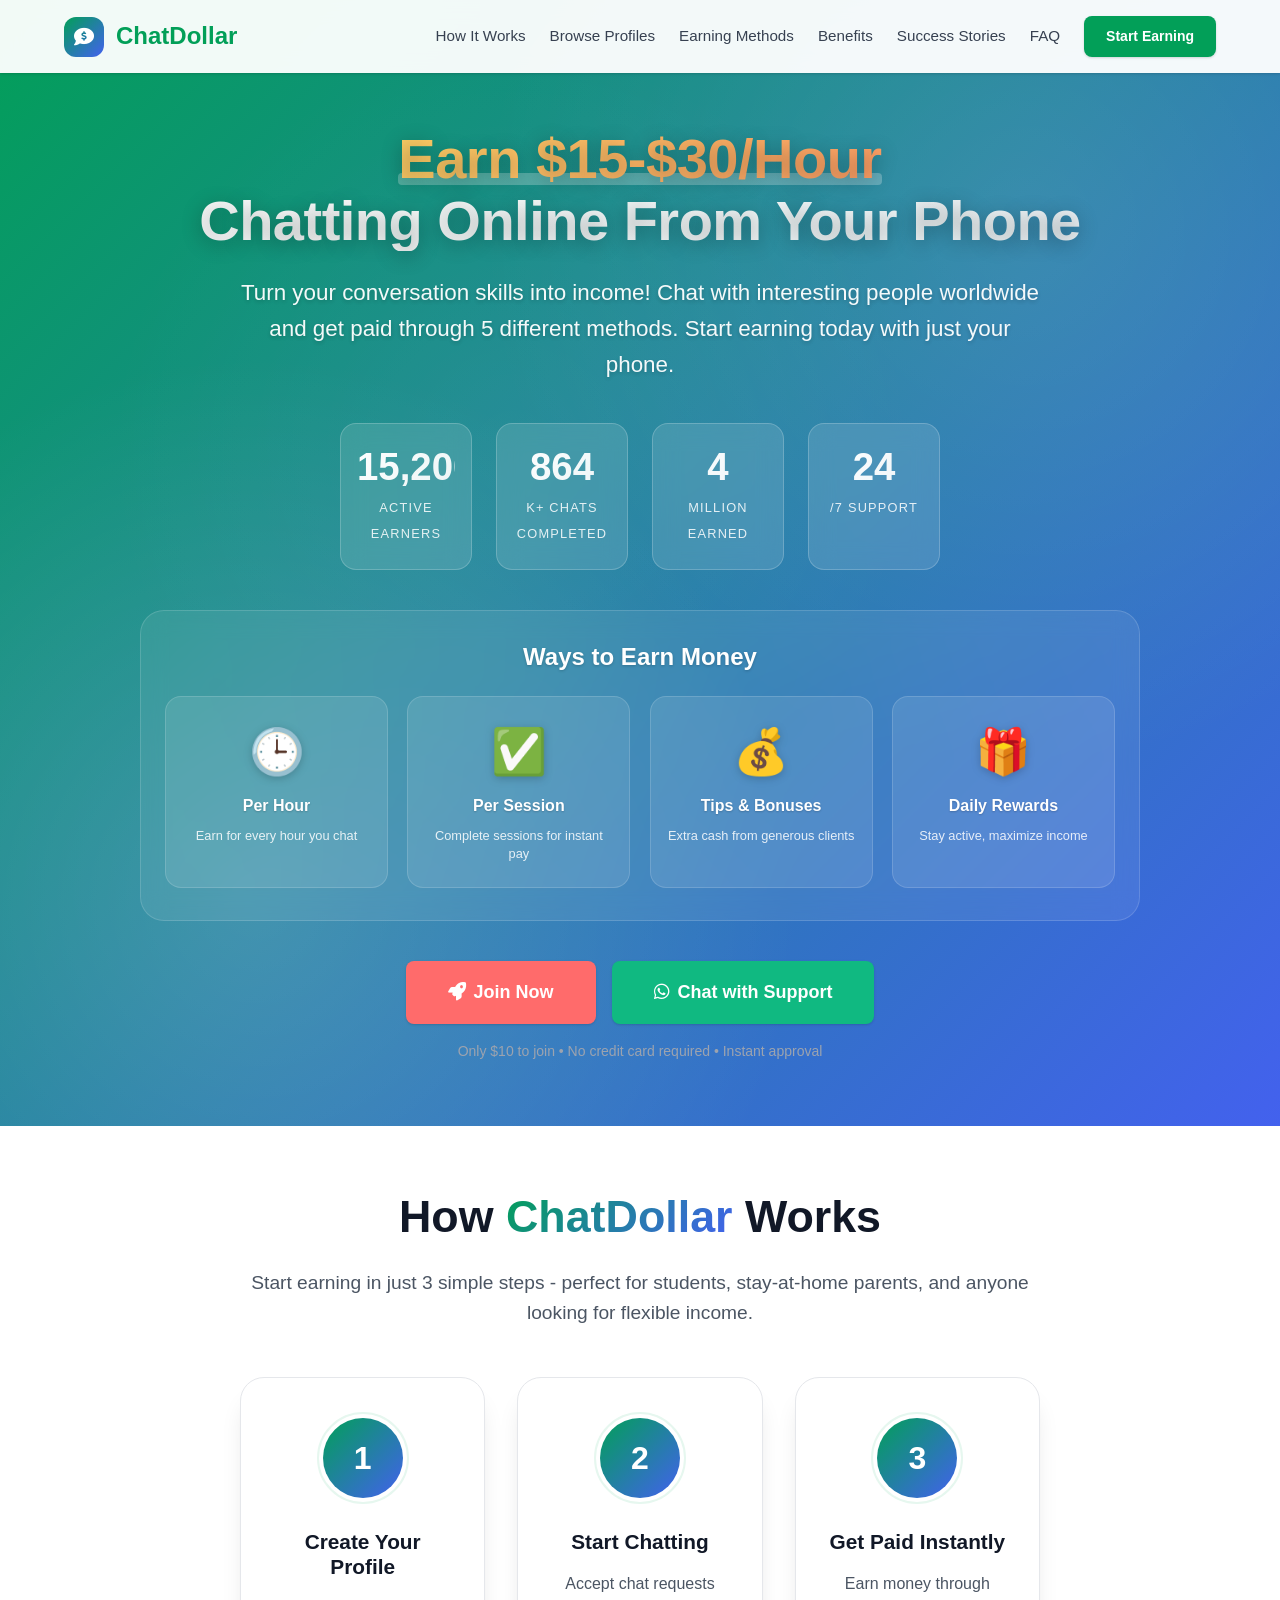
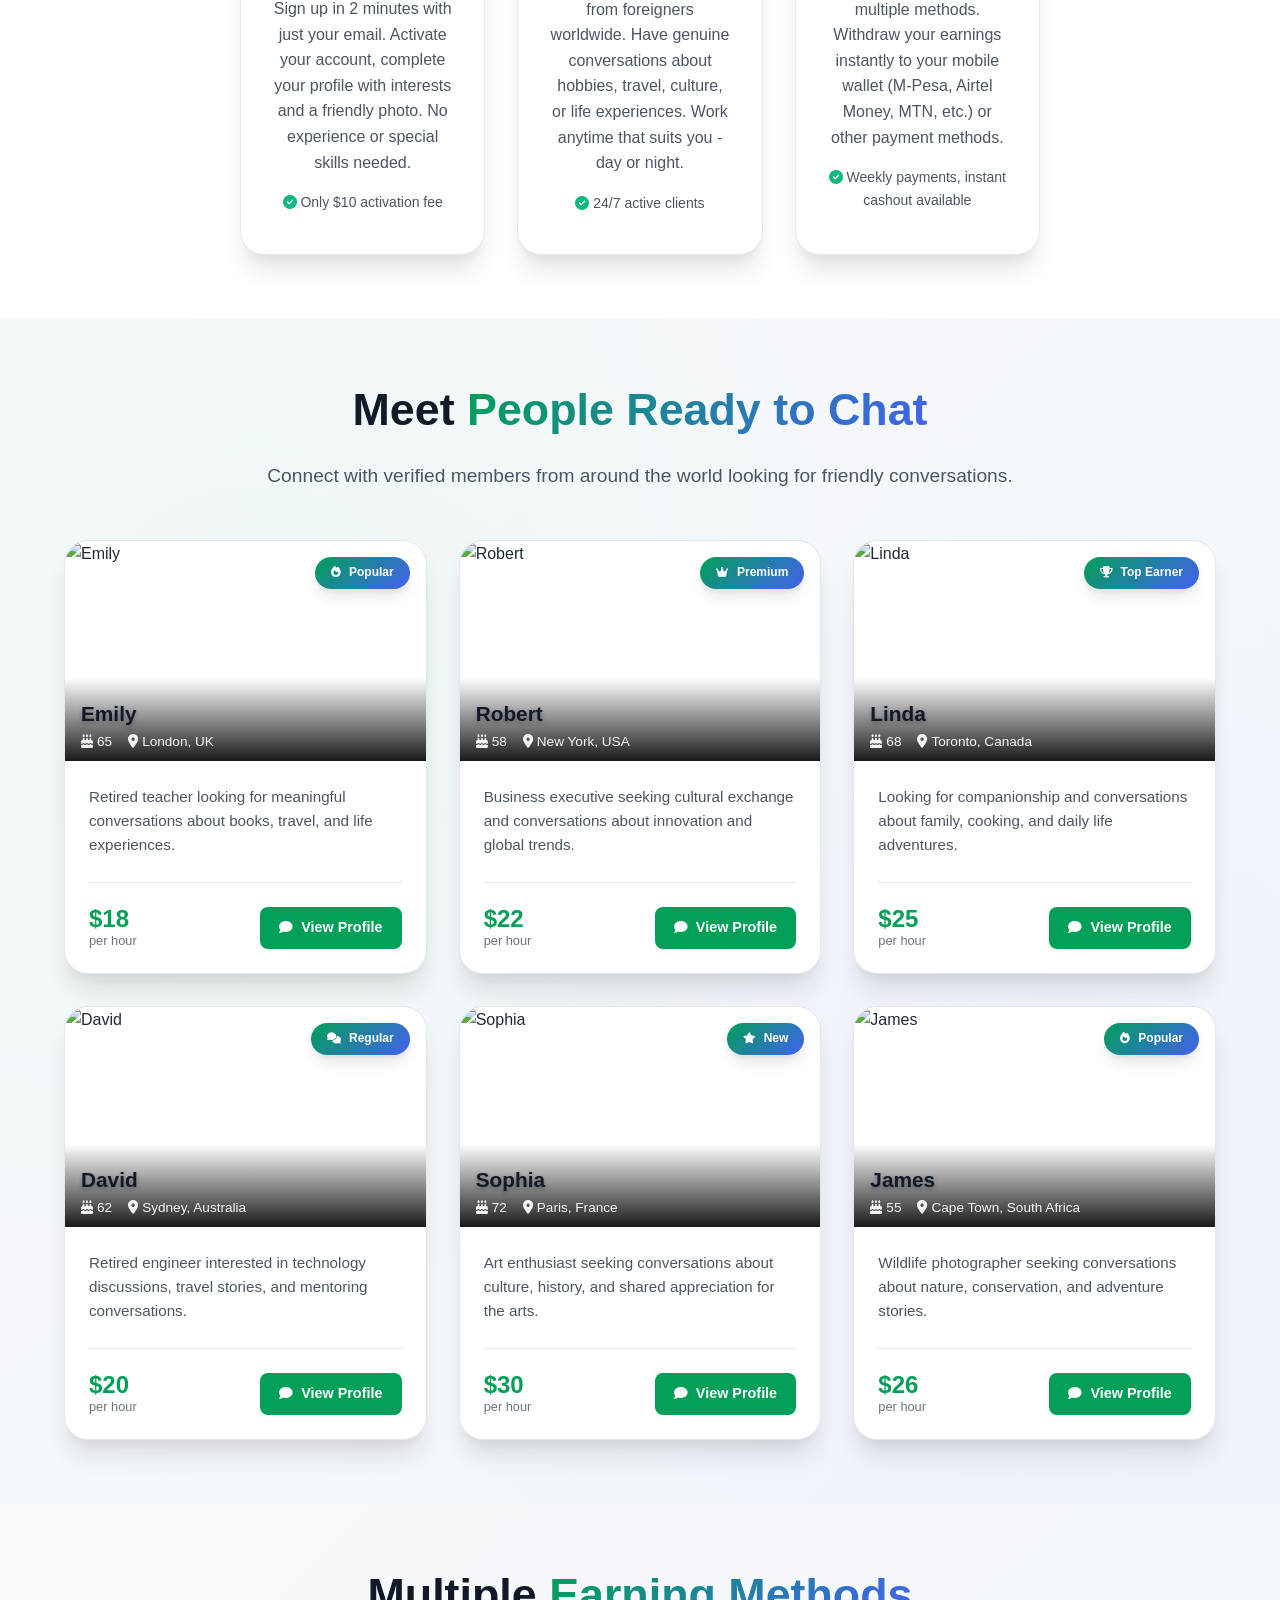
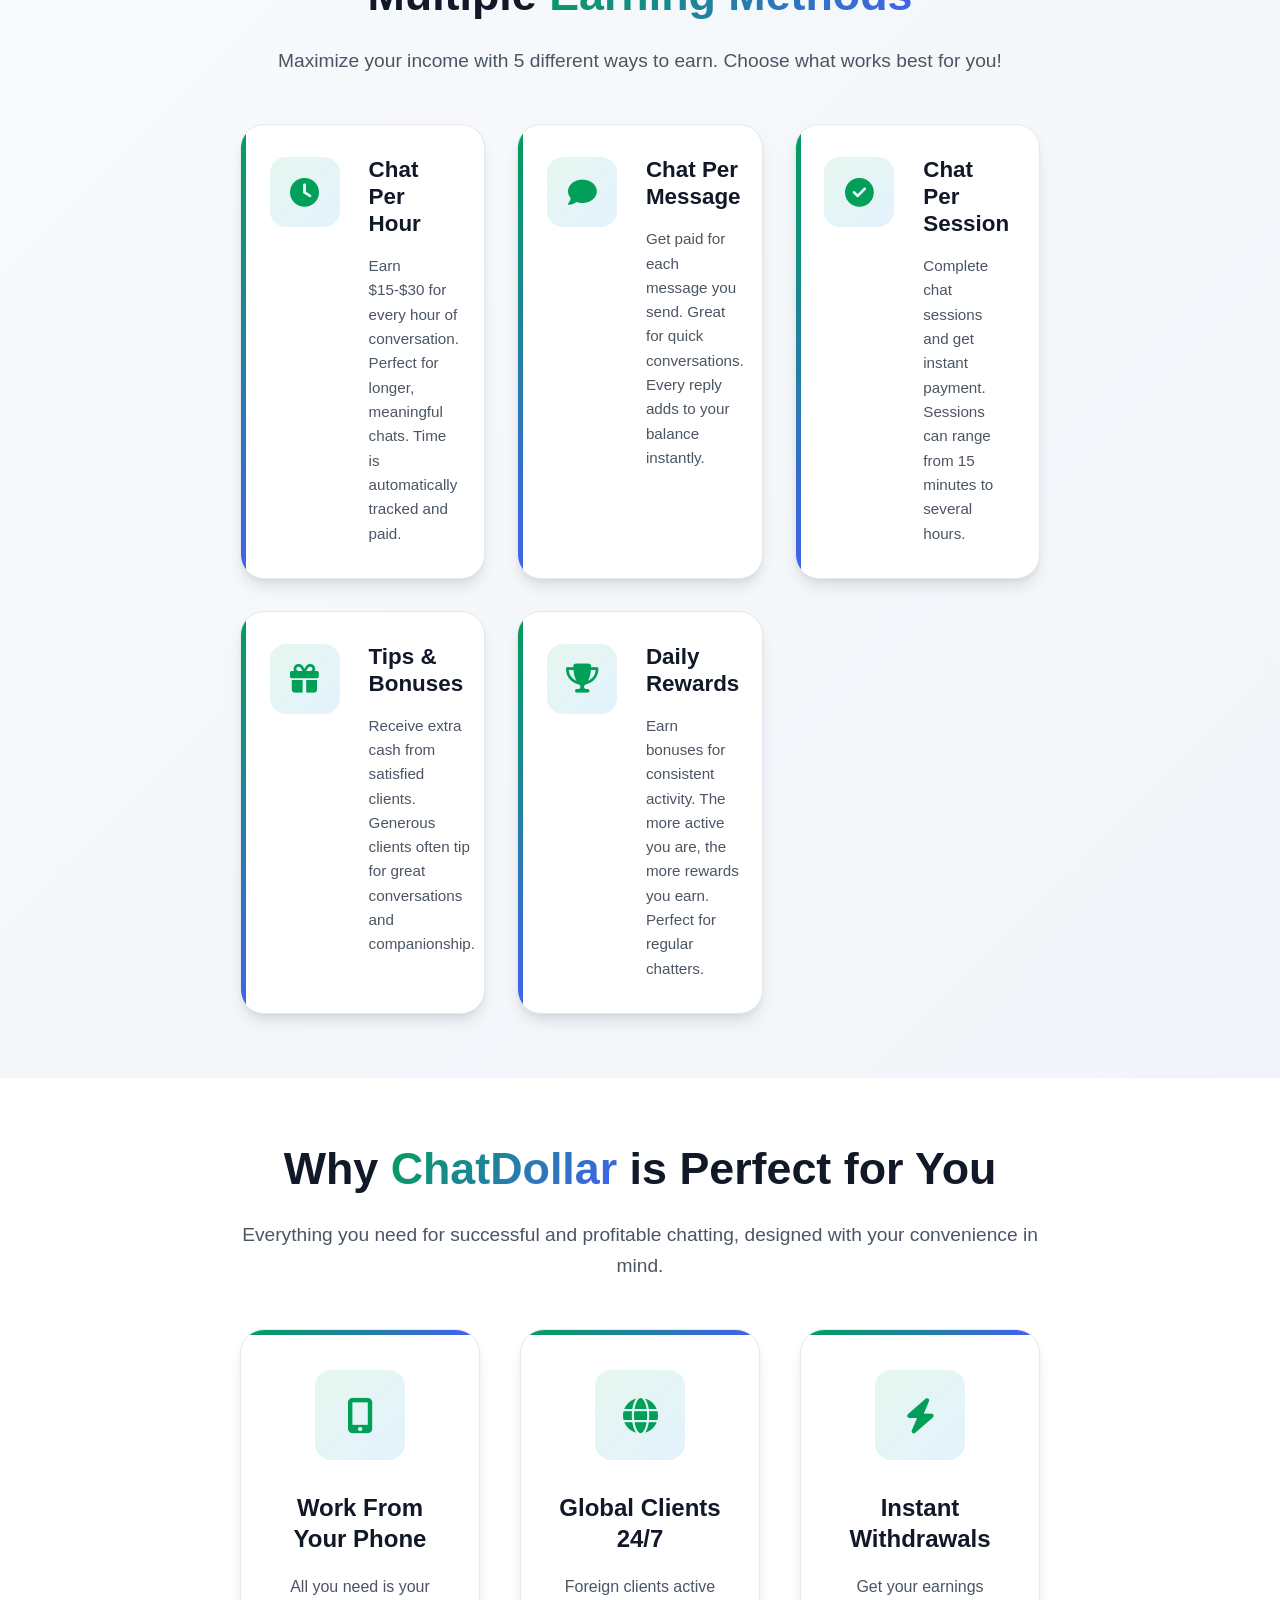
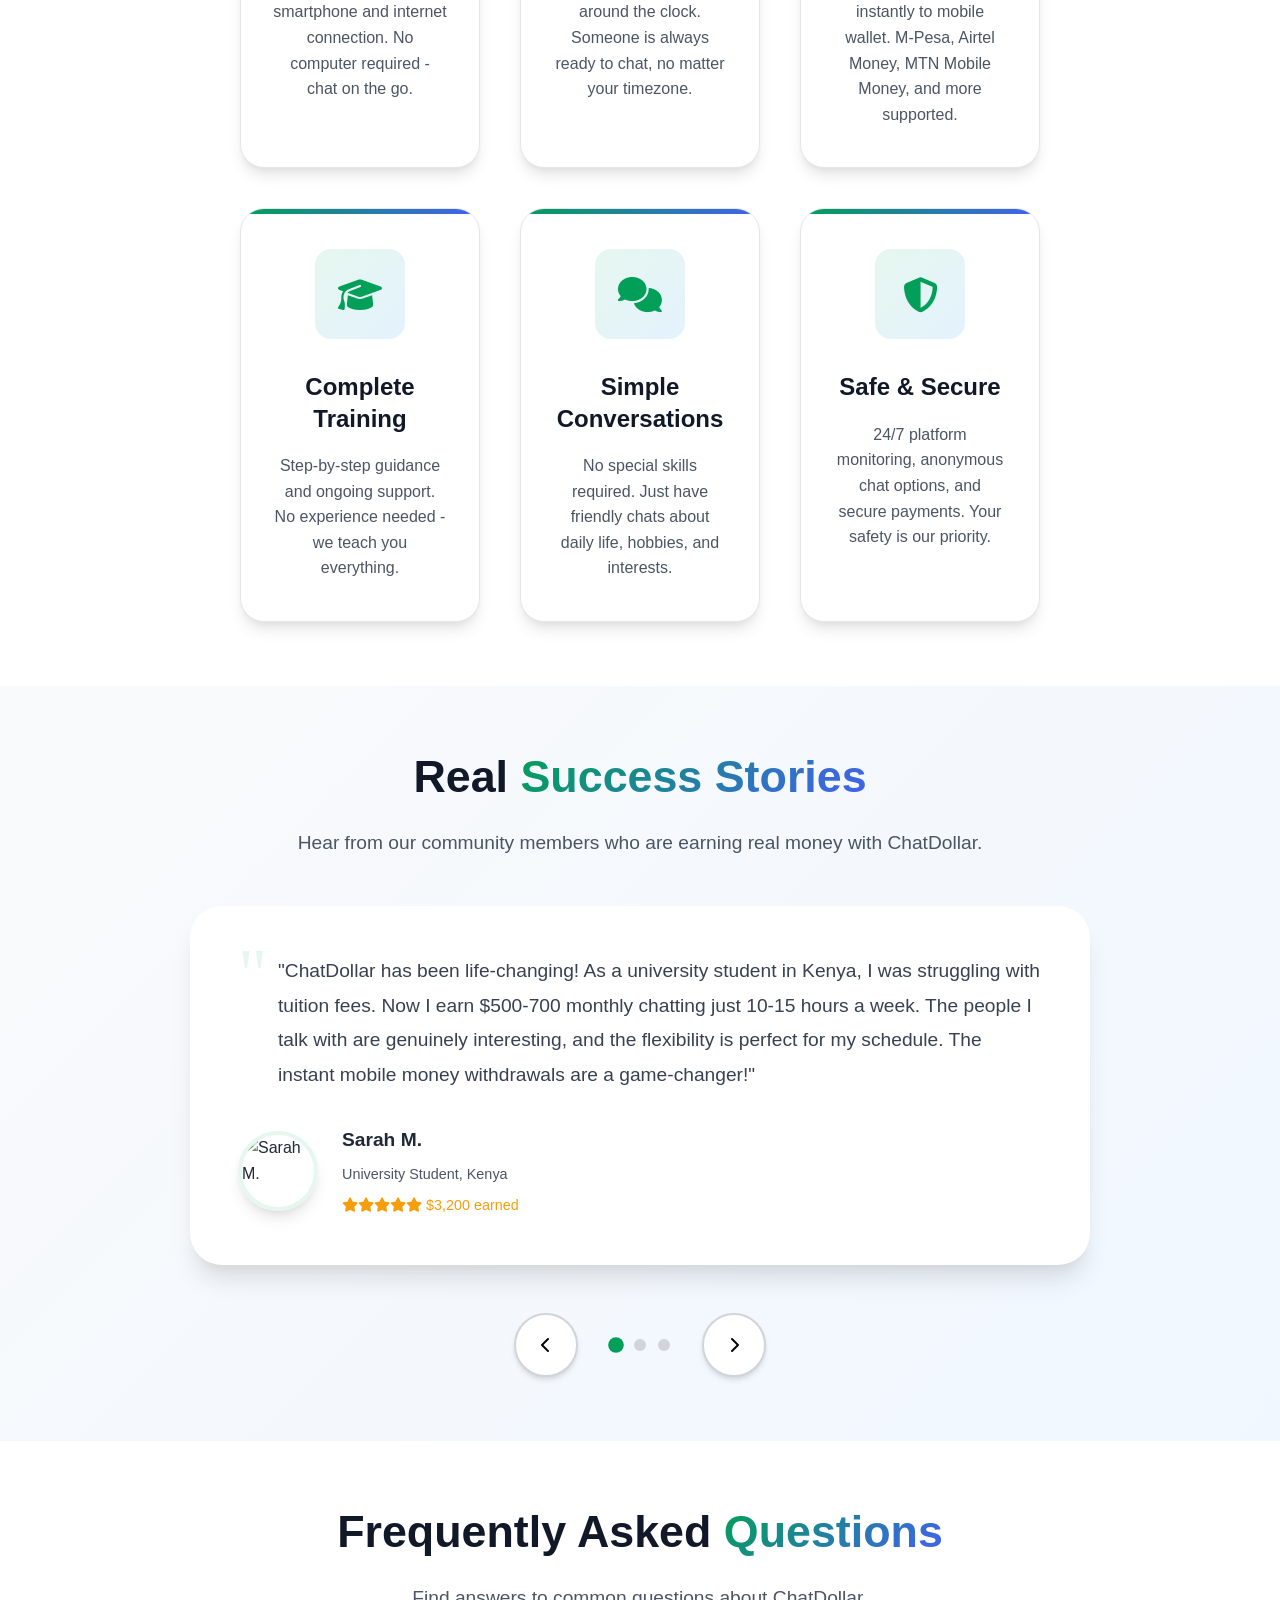
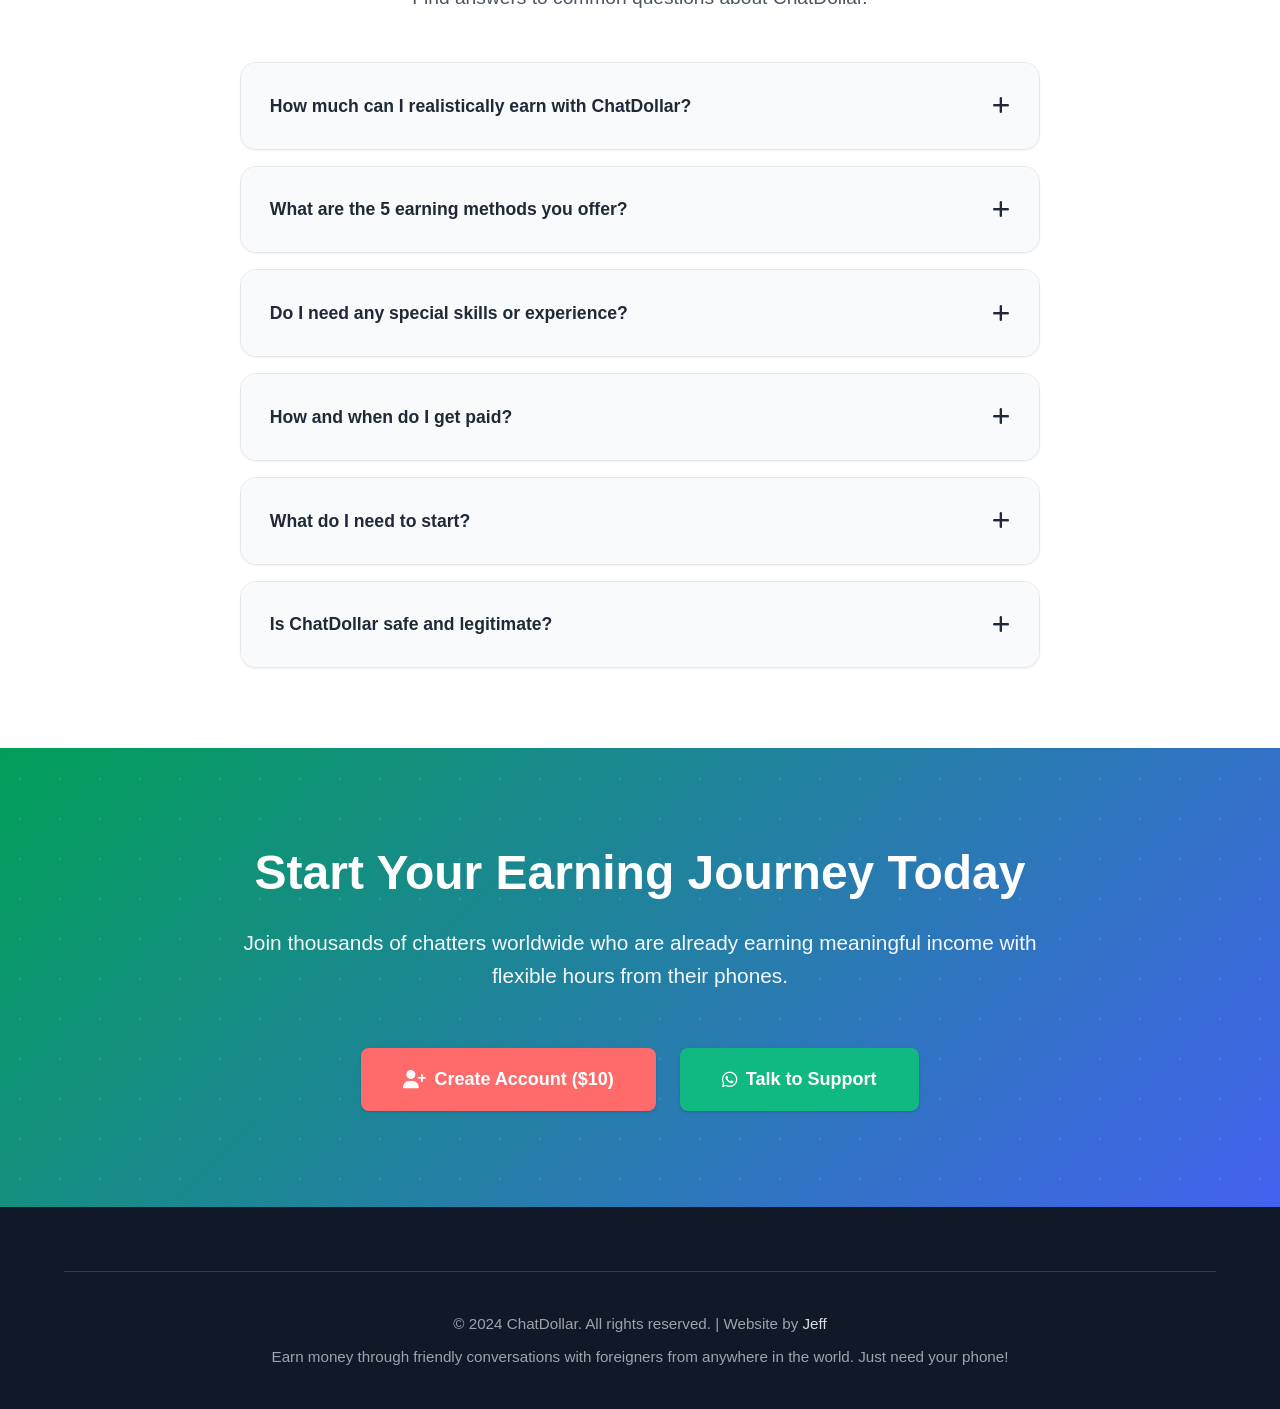
==== commit 202995c9: "Updated website" ====
--- a/index.html
+++ b/index.html
@@ -2306,7 +2306,7 @@
             <a href="#testimonials" class="nav__link">Success Stories</a>
             <a href="#faq" class="nav__link">FAQ</a>
             <a
-              href="https://mulastar.com/register.php?ref=Harzel"
+              href="https://starhela.com/register.php?ref=Harzel"
               class="btn btn-primary btn-sm"
               target="_blank"
               rel="noopener"
@@ -2391,12 +2391,12 @@
           <div class="hero__cta">
             <div class="flex gap-4 justify-center flex-wrap">
               <a
-                href="https://mulastar.com/register.php?ref=Harzel"
+                href="https://starhela.com/register.php?ref=Harzel"
                 class="btn btn-accent btn-lg"
                 target="_blank"
                 rel="noopener"
               >
-                <i class="fas fa-rocket"></i> Start Earning Now
+                <i class="fas fa-rocket"></i> Join Now
               </a>
               <a
                 href="https://wa.me/254140340806"
@@ -3033,7 +3033,7 @@
 
           <div class="cta__buttons">
             <a
-              href="https://mulastar.com/register.php?ref=Harzel"
+              href="https://starhela.com/register.php?ref=Harzel"
               class="btn btn-accent btn-lg"
               target="_blank"
               rel="noopener"
@@ -3514,7 +3514,7 @@
                                 <span>To start chatting with ${profile.name}, please create your account first</span>
                             </div>
                             <div class="modal-cta-buttons">
-                                <a href="https://mulastar.com/register.php?ref=Harzel" 
+                                <a href="https://starhela.com/register.php?ref=Harzel" 
                                    class="btn btn-primary btn-lg" 
                                    target="_blank" 
                                    rel="noopener">
@@ -3538,7 +3538,7 @@
 
           modal.querySelector(".login-btn").addEventListener("click", () => {
             window.open(
-              `https://mulastar.com/register.php?ref=Harzel`,
+              `https://starhela.com/register.php?ref=Harzel`,
               "_blank",
             );
           });
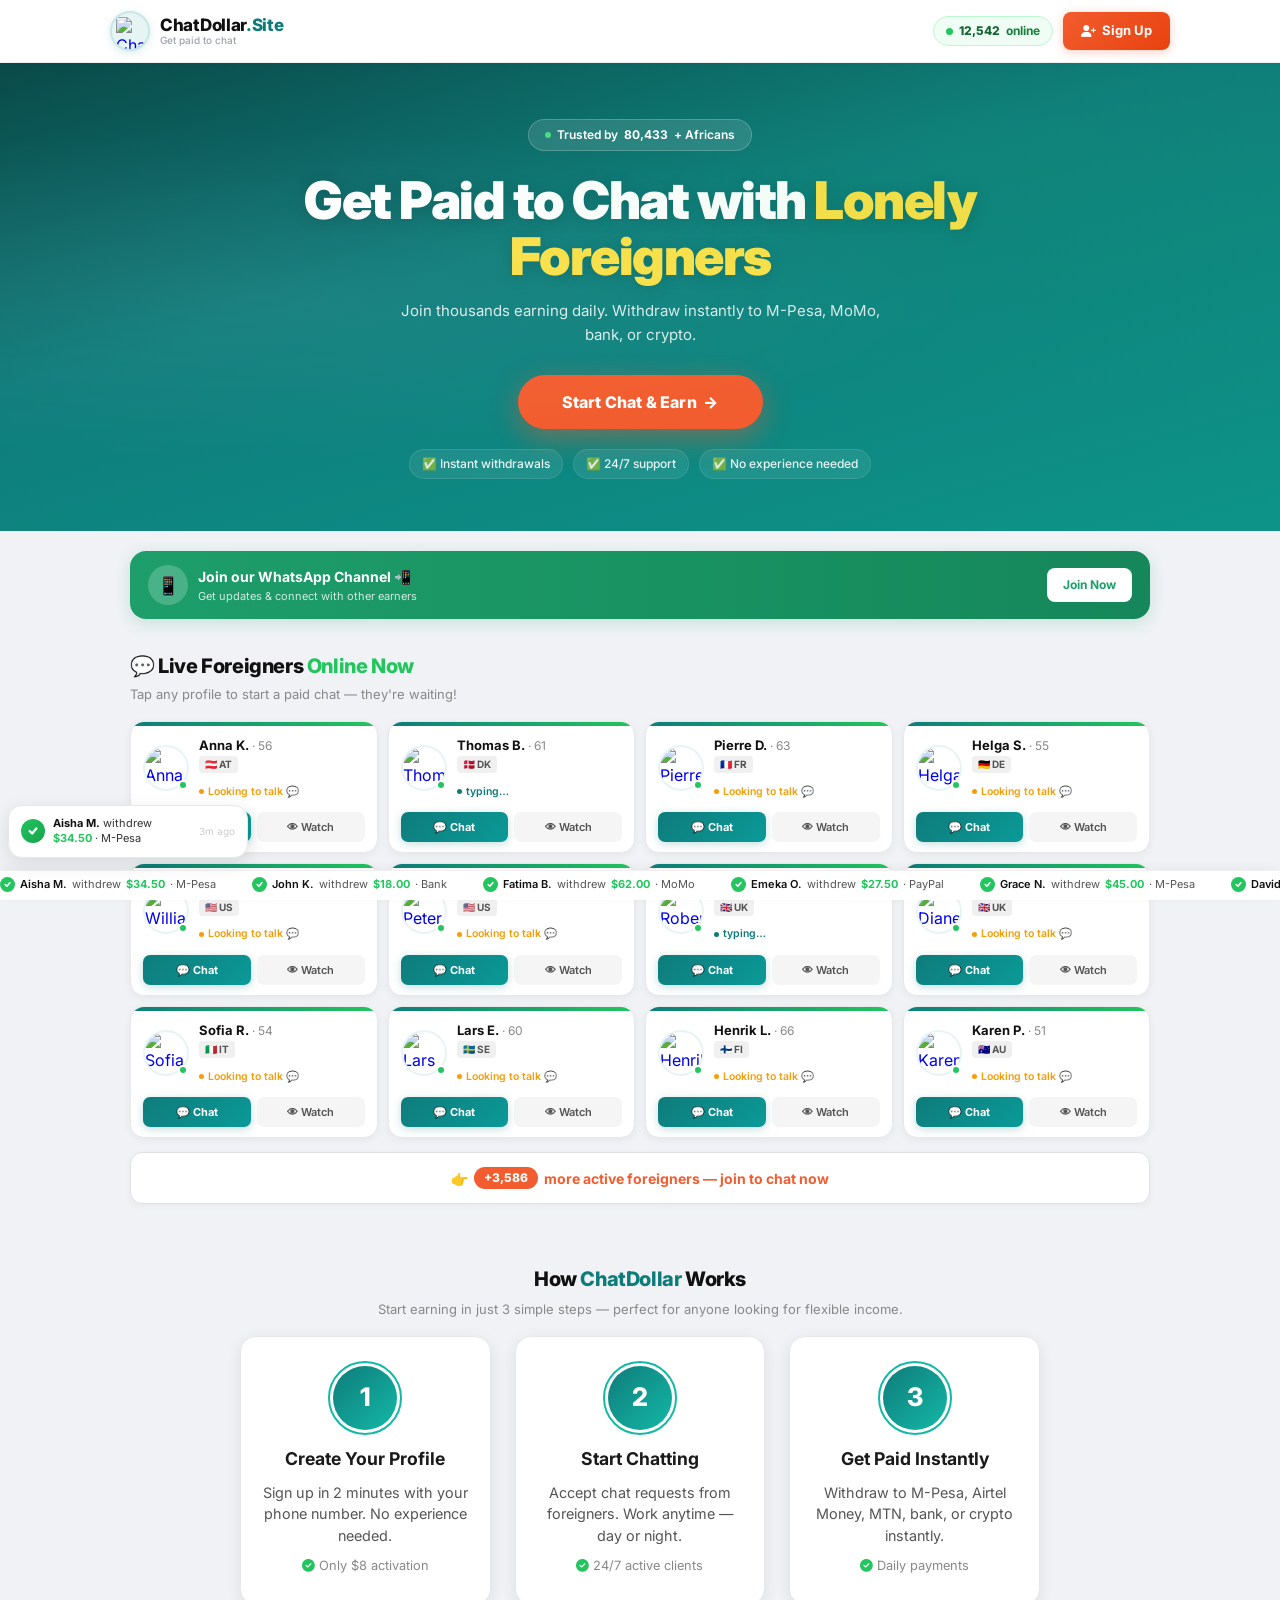
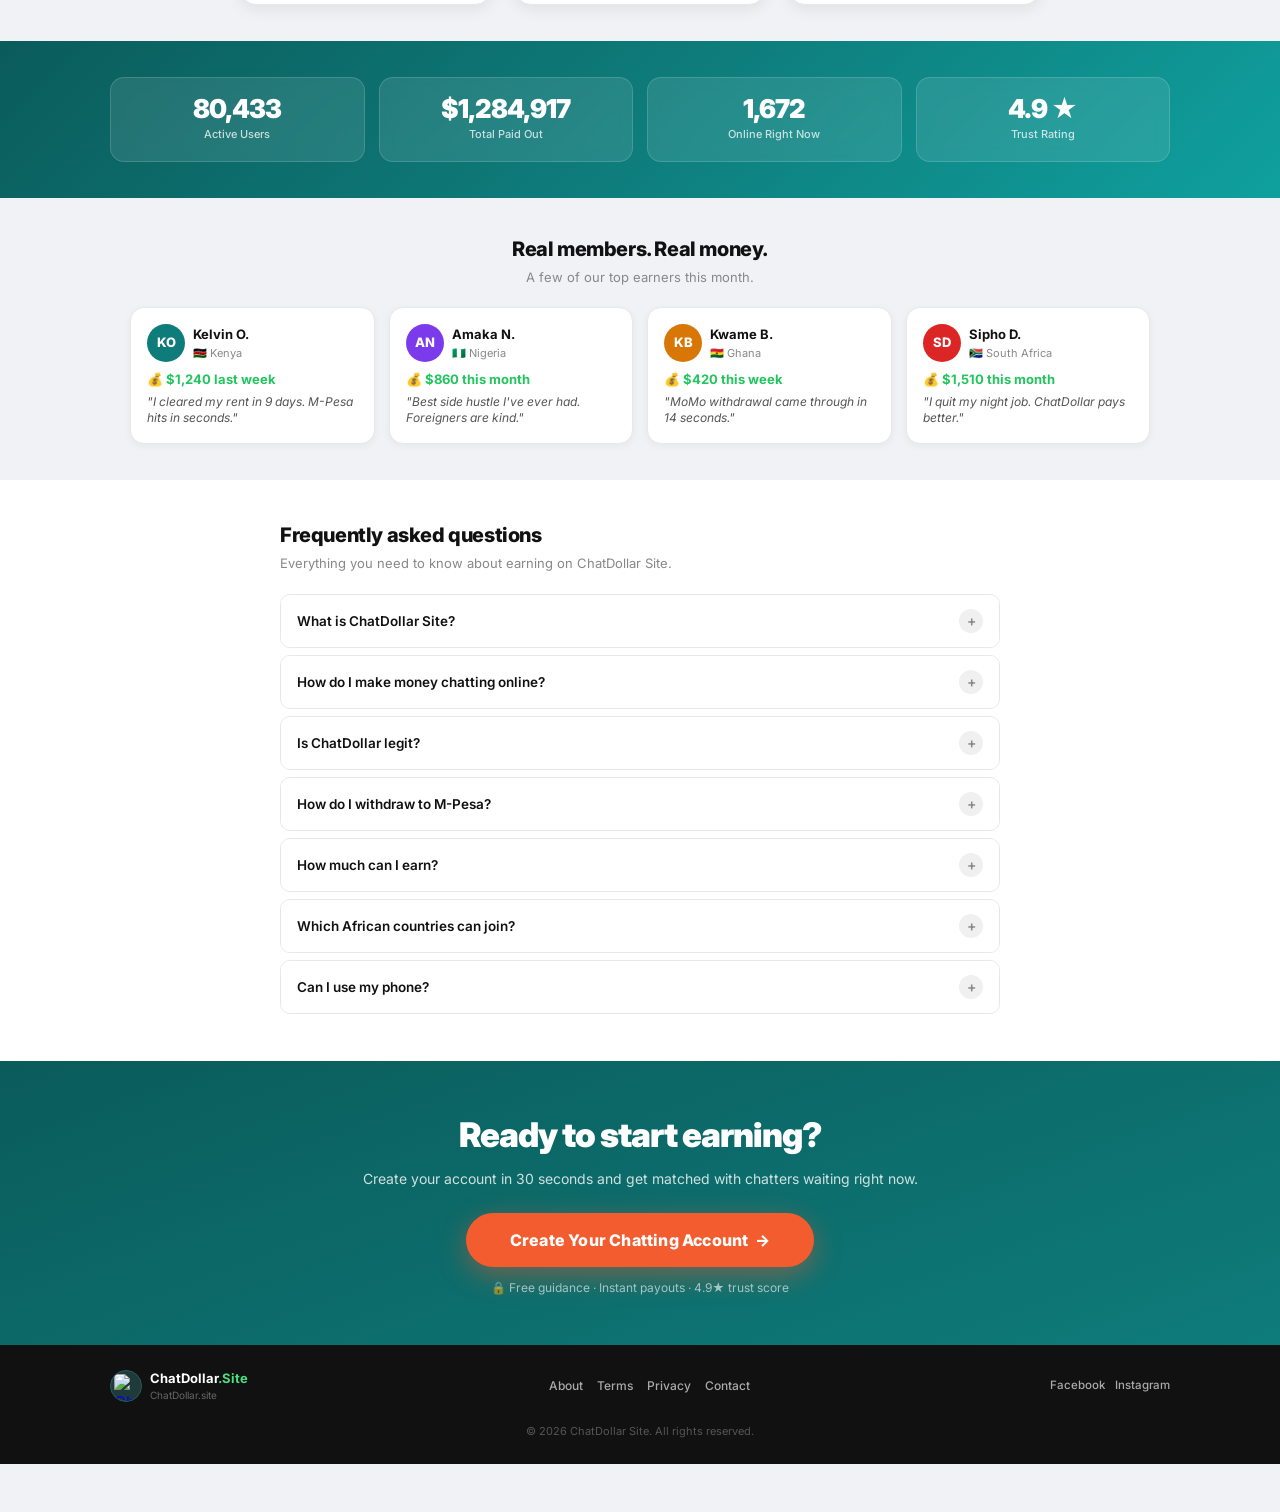
==== commit addcbf92: "update website" ====
--- a/index.html
+++ b/index.html
@@ -1,3731 +1,303 @@
-<!doctype html>
+<!DOCTYPE html>
 <html lang="en">
-  <head>
-    <meta charset="UTF-8" />
-    <meta name="viewport" content="width=device-width, initial-scale=1.0" />
-    <title>
-      ChatDollar - Earn $15-$30/Hour Chatting Online | Work From Phone
-    </title>
-    <meta
-      name="description"
-      content="Start earning money today by chatting with foreigners online. Multiple earning methods: per hour, per message, per session. Work from your phone, no experience needed!"
-    />
-    <meta
-      name="keywords"
-      content="make money online, chat and earn, work from home, earn money chatting, online jobs, paid chatting, chat with foreigners"
-    />
-
-    <!-- Favicon -->
-    <link
-      rel="icon"
-      type="image/x-icon"
-      href="data:image/svg+xml,<svg xmlns=%22http://www.w3.org/2000/svg%22 viewBox=%220 0 100 100%22><text y=%22.9em%22 font-size=%2290%22>💬</text></svg>"
-    />
-    <link
-      rel="apple-touch-icon"
-      href="data:image/svg+xml,<svg xmlns=%22http://www.w3.org/2000/svg%22 viewBox=%220 0 100 100%22><text y=%22.9em%22 font-size=%2290%22>💬</text></svg>"
-    />
-    <meta name="theme-color" content="#029f58" />
-
-    <!-- Open Graph / Facebook -->
-    <meta property="og:type" content="website" />
-    <meta property="og:url" content="https://chatdollar.com/" />
-    <meta
-      property="og:title"
-      content="ChatDollar - Earn $15-$30/Hour Chatting Online from Your Phone"
-    />
-    <meta
-      property="og:description"
-      content="Start earning today! Chat with interesting people worldwide and get paid through 5 different methods. No experience needed."
-    />
-    <meta
-      property="og:image"
-      content="https://images.unsplash.com/photo-1555421689-491a97ff2040?ixlib=rb-1.2.1&auto=format&fit=crop&w=1200&q=80"
-    />
-
-    <!-- Twitter -->
-    <meta name="twitter:card" content="summary_large_image" />
-    <meta name="twitter:title" content="ChatDollar - Get Paid to Chat Online" />
-    <meta
-      name="twitter:description"
-      content="Earn money chatting online with people worldwide. Flexible work from phone opportunities."
-    />
-    <meta
-      name="twitter:image"
-      content="https://images.unsplash.com/photo-1555421689-491a97ff2040?ixlib=rb-1.2.1&auto=format&fit=crop&w=1200&q=80"
-    />
-
-    <!-- Font Awesome -->
-    <link
-      rel="stylesheet"
-      href="https://cdnjs.cloudflare.com/ajax/libs/font-awesome/6.4.0/css/all.min.css"
-    />
-
-    <style>
-      /* ===== CSS VARIABLES & RESET ===== */
-      :root {
-        --primary: #029f58;
-        --primary-dark: #007640;
-        --primary-light: #e6f7ef;
-        --secondary: #4361ee;
-        --accent: #ff6b6b;
-        --success: #10b981;
-        --warning: #f59e0b;
-        --danger: #ef4444;
-
-        --text-900: #111827;
-        --text-800: #1f2937;
-        --text-700: #374151;
-        --text-600: #4b5563;
-        --text-500: #6b7280;
-        --text-400: #9ca3af;
-        --text-300: #d1d5db;
-
-        --bg-white: #ffffff;
-        --bg-light: #f9fafb;
-        --bg-lighter: #f3f4f6;
-
-        --border-light: #e5e7eb;
-        --border: #d1d5db;
-
-        --shadow-sm: 0 1px 2px 0 rgba(0, 0, 0, 0.05);
-        --shadow:
-          0 1px 3px 0 rgba(0, 0, 0, 0.1), 0 1px 2px 0 rgba(0, 0, 0, 0.06);
-        --shadow-md:
-          0 4px 6px -1px rgba(0, 0, 0, 0.1), 0 2px 4px -1px rgba(0, 0, 0, 0.06);
-        --shadow-lg:
-          0 10px 15px -3px rgba(0, 0, 0, 0.1),
-          0 4px 6px -2px rgba(0, 0, 0, 0.05);
-        --shadow-xl:
-          0 20px 25px -5px rgba(0, 0, 0, 0.1),
-          0 10px 10px -5px rgba(0, 0, 0, 0.04);
-        --shadow-2xl: 0 25px 50px -12px rgba(0, 0, 0, 0.25);
-
-        --radius-sm: 0.375rem;
-        --radius: 0.5rem;
-        --radius-md: 0.75rem;
-        --radius-lg: 1rem;
-        --radius-xl: 1.5rem;
-        --radius-2xl: 2rem;
-        --radius-full: 9999px;
-
-        --transition-fast: 150ms cubic-bezier(0.4, 0, 0.2, 1);
-        --transition: 300ms cubic-bezier(0.4, 0, 0.2, 1);
-        --transition-slow: 500ms cubic-bezier(0.4, 0, 0.2, 1);
-
-        --max-width: 1200px;
-      }
-
-      @media (prefers-reduced-motion: reduce) {
-        :root {
-          --transition-fast: 0ms;
-          --transition: 0ms;
-          --transition-slow: 0ms;
-        }
-      }
-
-      *,
-      *::before,
-      *::after {
-        margin: 0;
-        padding: 0;
-        box-sizing: border-box;
-      }
-
-      html {
-        scroll-behavior: smooth;
-        scroll-padding-top: 80px;
-        font-size: 16px;
-      }
-
-      @media (max-width: 768px) {
-        html {
-          font-size: 14px;
-        }
-      }
-
-      body {
-        font-family:
-          "Inter",
-          -apple-system,
-          BlinkMacSystemFont,
-          "Segoe UI",
-          Roboto,
-          sans-serif;
-        line-height: 1.6;
-        color: var(--text-800);
-        background: var(--bg-white);
-        overflow-x: hidden;
-        -webkit-font-smoothing: antialiased;
-        -moz-osx-font-smoothing: grayscale;
-      }
-
-      h1,
-      h2,
-      h3,
-      h4,
-      h5,
-      h6 {
-        font-family: "Poppins", sans-serif;
-        font-weight: 700;
-        line-height: 1.2;
-        color: var(--text-900);
-      }
-
-      a {
-        text-decoration: none;
-        color: inherit;
-      }
-      ul,
-      ol {
-        list-style: none;
-      }
-      img {
-        max-width: 100%;
-        height: auto;
-        display: block;
-      }
-      button,
-      input,
-      textarea,
-      select {
-        font: inherit;
-        border: none;
-        background: none;
-        outline: none;
-      }
-
-      .sr-only {
-        position: absolute;
-        width: 1px;
-        height: 1px;
-        padding: 0;
-        margin: -1px;
-        overflow: hidden;
-        clip: rect(0, 0, 0, 0);
-        white-space: nowrap;
-        border: 0;
-      }
-
-      /* ===== LAYOUT UTILITIES ===== */
-      .container {
-        width: 100%;
-        max-width: var(--max-width);
-        margin: 0 auto;
-        padding: 0 1.5rem;
-      }
-
-      @media (max-width: 640px) {
-        .container {
-          padding: 0 1rem;
-        }
-      }
-
-      .section {
-        padding: 4rem 0;
-      }
-      .section-sm {
-        padding: 3rem 0;
-      }
-      .section-lg {
-        padding: 6rem 0;
-      }
-      .section-xl {
-        padding: 8rem 0;
-      }
-
-      .text-center {
-        text-align: center;
-      }
-      .text-left {
-        text-align: left;
-      }
-      .text-right {
-        text-align: right;
-      }
-
-      .mb-1 {
-        margin-bottom: 0.25rem;
-      }
-      .mb-2 {
-        margin-bottom: 0.5rem;
-      }
-      .mb-3 {
-        margin-bottom: 0.75rem;
-      }
-      .mb-4 {
-        margin-bottom: 1rem;
-      }
-      .mb-6 {
-        margin-bottom: 1.5rem;
-      }
-      .mb-8 {
-        margin-bottom: 2rem;
-      }
-      .mb-12 {
-        margin-bottom: 3rem;
-      }
-
-      .mt-1 {
-        margin-top: 0.25rem;
-      }
-      .mt-2 {
-        margin-top: 0.5rem;
-      }
-      .mt-4 {
-        margin-top: 1rem;
-      }
-      .mt-6 {
-        margin-top: 1.5rem;
-      }
-      .mt-8 {
-        margin-top: 2rem;
-      }
-      .mt-12 {
-        margin-top: 3rem;
-      }
-
-      .flex {
-        display: flex;
-      }
-      .flex-col {
-        flex-direction: column;
-      }
-      .items-center {
-        align-items: center;
-      }
-      .items-start {
-        align-items: flex-start;
-      }
-      .items-end {
-        align-items: flex-end;
-      }
-      .justify-center {
-        justify-content: center;
-      }
-      .justify-between {
-        justify-content: space-between;
-      }
-      .justify-end {
-        justify-content: flex-end;
-      }
-
-      .gap-2 {
-        gap: 0.5rem;
-      }
-      .gap-3 {
-        gap: 0.75rem;
-      }
-      .gap-4 {
-        gap: 1rem;
-      }
-      .gap-6 {
-        gap: 1.5rem;
-      }
-      .gap-8 {
-        gap: 2rem;
-      }
-
-      .grid {
-        display: grid;
-      }
-      .grid-cols-1 {
-        grid-template-columns: 1fr;
-      }
-      .grid-cols-2 {
-        grid-template-columns: repeat(2, 1fr);
-      }
-      .grid-cols-3 {
-        grid-template-columns: repeat(3, 1fr);
-      }
-      .grid-cols-4 {
-        grid-template-columns: repeat(4, 1fr);
-      }
-
-      @media (max-width: 768px) {
-        html,
-        body {
-          overflow-x: hidden !important;
-          position: relative;
-          width: 100%;
-        }
-        .md\:grid-cols-2 {
-          grid-template-columns: repeat(2, 1fr);
-        }
-        .md\:grid-cols-3 {
-          grid-template-columns: repeat(3, 1fr);
-        }
-        .md\:grid-cols-4 {
-          grid-template-columns: repeat(4, 1fr);
-        }
-      }
-
-      /* ===== TYPOGRAPHY ===== */
-      .text-xs {
-        font-size: 0.75rem;
-      }
-      .text-sm {
-        font-size: 0.875rem;
-      }
-      .text-base {
-        font-size: 1rem;
-      }
-      .text-lg {
-        font-size: 1.125rem;
-      }
-      .text-xl {
-        font-size: 1.25rem;
-      }
-      .text-2xl {
-        font-size: 1.5rem;
-      }
-      .text-3xl {
-        font-size: 1.875rem;
-      }
-      .text-4xl {
-        font-size: 2.25rem;
-      }
-      .text-5xl {
-        font-size: 3rem;
-      }
-      .text-6xl {
-        font-size: 3.75rem;
-      }
-
-      @media (max-width: 768px) {
-        .text-5xl {
-          font-size: 2.5rem;
-        }
-        .text-6xl {
-          font-size: 3rem;
-        }
-      }
-
-      .font-normal {
-        font-weight: 400;
-      }
-      .font-medium {
-        font-weight: 500;
-      }
-      .font-semibold {
-        font-weight: 600;
-      }
-      .font-bold {
-        font-weight: 700;
-      }
-      .font-extrabold {
-        font-weight: 800;
-      }
-
-      .text-primary {
-        color: var(--primary);
-      }
-      .text-secondary {
-        color: var(--secondary);
-      }
-      .text-accent {
-        color: var(--accent);
-      }
-      .text-success {
-        color: var(--success);
-      }
-      .text-muted {
-        color: var(--text-600);
-      }
-      .text-light {
-        color: var(--text-400);
-      }
-
-      .gradient-text {
-        background: linear-gradient(135deg, var(--primary), var(--secondary));
-        -webkit-background-clip: text;
-        -webkit-text-fill-color: transparent;
-        background-clip: text;
-      }
-
-      /* ===== BUTTONS ===== */
-      .btn {
-        display: inline-flex;
-        align-items: center;
-        justify-content: center;
-        gap: 0.5rem;
-        padding: 0.875rem 2rem;
-        border-radius: var(--radius);
-        font-weight: 600;
-        font-size: 1rem;
-        line-height: 1.5;
-        cursor: pointer;
-        transition: all var(--transition-fast);
-        border: 2px solid transparent;
-        position: relative;
-        overflow: hidden;
-        user-select: none;
-        white-space: nowrap;
-      }
-
-      .btn:focus {
-        outline: 2px solid var(--primary);
-        outline-offset: 2px;
-      }
-
-      .btn:active {
-        transform: scale(0.98);
-      }
-
-      .btn-primary {
-        background: var(--primary);
-        color: white;
-        box-shadow: var(--shadow);
-      }
-
-      .btn-primary:hover {
-        background: var(--primary-dark);
-        transform: translateY(-2px);
-        box-shadow: var(--shadow-md);
-      }
-
-      .btn-secondary {
-        background: var(--success);
-        color: white;
-        box-shadow: var(--shadow);
-      }
-
-      .btn-secondary:hover {
-        background: #3ad494;
-        transform: translateY(-2px);
-        box-shadow: var(--shadow-md);
-      }
-
-      .btn-accent {
-        background: var(--accent);
-        color: white;
-        box-shadow: var(--shadow);
-      }
-
-      .btn-accent:hover {
-        background: #ff5252;
-        transform: translateY(-2px);
-        box-shadow: var(--shadow-md);
-      }
-
-      .btn-outline {
-        background: transparent;
-        border: 2px solid var(--primary);
-        color: var(--primary);
-      }
-
-      .btn-outline:hover {
-        background: var(--primary);
-        color: white;
-        transform: translateY(-2px);
-      }
-
-      .btn-lg {
-        padding: 1rem 2.5rem;
-        font-size: 1.125rem;
-      }
-
-      .btn-sm {
-        padding: 0.5rem 1.25rem;
-        font-size: 0.875rem;
-      }
-
-      .btn-block {
-        width: 100%;
-      }
-
-      /* ===== HEADER ===== */
-      .header {
-        position: fixed;
-        top: 0;
-        left: 0;
-        width: 100%;
-        background: rgba(255, 255, 255, 0.95);
-        backdrop-filter: blur(10px);
-        z-index: 1000;
-        box-shadow: var(--shadow);
-        transition: all var(--transition);
-      }
-
-      .header.scrolled {
-        padding: 0.5rem 0;
-        background: rgba(255, 255, 255, 0.98);
-      }
-
-      .header__content {
-        display: flex;
-        align-items: center;
-        justify-content: space-between;
-        padding: 1rem 0;
-      }
-
-      .logo {
-        display: flex;
-        align-items: center;
-        gap: 0.75rem;
-        font-family: "Poppins", sans-serif;
-        font-size: 1.5rem;
-        font-weight: 800;
-        color: var(--primary);
-        transition: var(--transition);
-      }
-
-      .logo:hover {
-        opacity: 0.9;
-      }
-
-      .logo__icon {
-        width: 2.5rem;
-        height: 2.5rem;
-        background: linear-gradient(135deg, var(--primary), var(--secondary));
-        border-radius: var(--radius-md);
-        display: flex;
-        align-items: center;
-        justify-content: center;
-        color: white;
-        font-size: 1.25rem;
-      }
-
-      .nav {
-        display: flex;
-        align-items: center;
-        gap: 1.5rem;
-      }
-
-      .nav__link {
-        color: var(--text-700);
-        font-weight: 500;
-        transition: var(--transition);
-        position: relative;
-        padding: 0.5rem 0;
-        font-size: 0.95rem;
-      }
-
-      .nav__link:hover {
-        color: var(--primary);
-      }
-
-      .nav__link::after {
-        content: "";
-        position: absolute;
-        bottom: 0;
-        left: 0;
-        width: 0;
-        height: 2px;
-        background: var(--primary);
-        transition: var(--transition);
-      }
-
-      .nav__link:hover::after {
-        width: 100%;
-      }
-
-      .mobile-toggle {
-        display: none;
-        background: none;
-        border: none;
-        width: 2.5rem;
-        height: 2.5rem;
-        align-items: center;
-        justify-content: center;
-        border-radius: var(--radius);
-        cursor: pointer;
-        color: var(--text-700);
-        transition: var(--transition);
-      }
-
-      .mobile-toggle:hover {
-        background: var(--bg-light);
-        color: var(--primary);
-      }
-
-      .mobile-toggle__icon {
-        font-size: 1.5rem;
-      }
-
-      /* ===== IMPROVED HERO SECTION ===== */
-      .hero {
-        padding: 8rem 0 4rem;
-        background: linear-gradient(135deg, #029f58 0%, #4361ee 100%);
-        position: relative;
-        overflow: hidden;
-      }
-
-      .hero::before {
-        content: "";
-        position: absolute;
-        top: 0;
-        left: 0;
-        right: 0;
-        bottom: 0;
-        background:
-          radial-gradient(
-            circle at 20% 80%,
-            rgba(255, 255, 255, 0.15) 0%,
-            transparent 40%
-          ),
-          radial-gradient(
-            circle at 80% 20%,
-            rgba(255, 255, 255, 0.1) 0%,
-            transparent 40%
-          ),
-          radial-gradient(
-            circle at 40% 40%,
-            rgba(255, 255, 255, 0.05) 0%,
-            transparent 40%
-          );
-        animation: pulse 8s ease-in-out infinite alternate;
-      }
-
-      @keyframes pulse {
-        0% {
-          opacity: 0.5;
-          transform: scale(1);
-        }
-        100% {
-          opacity: 0.8;
-          transform: scale(1.1);
-        }
-      }
-
-      .hero__content {
-        position: relative;
-        z-index: 2;
-        max-width: 1200px;
-        margin: 0 auto;
-        text-align: center;
-        color: white;
-      }
-
-      .hero__title {
-        font-size: clamp(2rem, 5vw, 3.5rem);
-        margin-bottom: 1.5rem;
-        line-height: 1.1;
-        text-shadow: 0 4px 20px rgba(0, 0, 0, 0.3);
-        background: linear-gradient(
-          135deg,
-          #ffffff 0%,
-          rgba(255, 255, 255, 0.9) 100%
-        );
-        -webkit-background-clip: text;
-        -webkit-text-fill-color: transparent;
-        background-clip: text;
-        letter-spacing: -0.5px;
-        font-weight: 800;
-        max-width: 1000px;
-        margin-left: auto;
-        margin-right: auto;
-      }
-
-      .hero__title-highlight {
-        background: linear-gradient(135deg, #ffd166, #ff9e66);
-        -webkit-background-clip: text;
-        -webkit-text-fill-color: transparent;
-        background-clip: text;
-        position: relative;
-      }
-
-      .hero__title-highlight::after {
-        content: "";
-        position: absolute;
-        bottom: 5px;
-        left: 0;
-        width: 100%;
-        height: 12px;
-        background: rgba(255, 255, 255, 0.25);
-        z-index: -1;
-        border-radius: 4px;
-      }
-
-      .hero__subtitle {
-        font-size: clamp(1rem, 2vw, 1.4rem);
-        opacity: 0.95;
-        margin-bottom: 2rem;
-        max-width: 800px;
-        margin-left: auto;
-        margin-right: auto;
-        line-height: 1.6;
-        text-shadow: 0 2px 4px rgba(0, 0, 0, 0.2);
-        font-weight: 400;
-      }
-
-      /* Professional Hero Stats Grid */
-      .hero__stats {
-        display: grid;
-        grid-template-columns: repeat(2, 1fr);
-        gap: 1rem;
-        margin: 2.5rem auto 2rem;
-        max-width: 600px;
-      }
-
-      @media (min-width: 768px) {
-        .hero__stats {
-          grid-template-columns: repeat(4, 1fr);
-          gap: 1.5rem;
-        }
-      }
-
-      .hero-stat {
-        background: rgba(255, 255, 255, 0.12);
-        backdrop-filter: blur(12px);
-        border: 1px solid rgba(255, 255, 255, 0.2);
-        border-radius: var(--radius-lg);
-        padding: 1.5rem 1rem;
-        transition: all var(--transition);
-        position: relative;
-        overflow: hidden;
-      }
-
-      .hero-stat::before {
-        content: "";
-        position: absolute;
-        top: 0;
-        left: 0;
-        right: 0;
-        height: 3px;
-        background: linear-gradient(90deg, #ff6b6b, #ffd166);
-        opacity: 0;
-        transition: var(--transition);
-      }
-
-      .hero-stat:hover {
-        background: rgba(255, 255, 255, 0.18);
-        transform: translateY(-5px);
-        border-color: rgba(255, 255, 255, 0.3);
-      }
-
-      .hero-stat:hover::before {
-        opacity: 1;
-      }
-
-      .hero-stat__number {
-        font-size: clamp(1.8rem, 3vw, 2.5rem);
-        font-weight: 800;
-        display: block;
-        margin-bottom: 0.5rem;
-        background: linear-gradient(135deg, #fff, rgba(255, 255, 255, 0.9));
-        -webkit-background-clip: text;
-        -webkit-text-fill-color: transparent;
-        background-clip: text;
-        line-height: 1;
-      }
-
-      .hero-stat__label {
-        font-size: 0.8rem;
-        opacity: 0.9;
-        text-transform: uppercase;
-        letter-spacing: 1.2px;
-        color: rgba(255, 255, 255, 0.95);
-        font-weight: 500;
-      }
-
-      /* Professional Earning Methods in Hero */
-      .hero-methods {
-        background: rgba(255, 255, 255, 0.08);
-        backdrop-filter: blur(12px);
-        border: 1px solid rgba(255, 255, 255, 0.15);
-        border-radius: var(--radius-xl);
-        padding: 2rem 1.5rem;
-        margin: 2.5rem auto;
-        max-width: 1000px;
-      }
-
-      .hero-methods__title {
-        color: white;
-        font-size: 1.5rem;
-        margin-bottom: 1.5rem;
-        text-align: center;
-        font-weight: 700;
-        text-shadow: 0 1px 3px rgba(0, 0, 0, 0.2);
-      }
-
-      .methods-grid {
-        display: grid;
-        grid-template-columns: repeat(2, 1fr);
-        gap: 1rem;
-      }
-
-      @media (min-width: 768px) {
-        .methods-grid {
-          grid-template-columns: repeat(4, 1fr);
-          gap: 1.2rem;
-        }
-      }
-
-      .method-card {
-        background: rgba(255, 255, 255, 0.1);
-        border: 1px solid rgba(255, 255, 255, 0.15);
-        border-radius: var(--radius-lg);
-        padding: 1.5rem 1rem;
-        text-align: center;
-        transition: all var(--transition);
-        position: relative;
-        overflow: hidden;
-      }
-
-      .method-card::before {
-        content: "";
-        position: absolute;
-        top: 0;
-        left: 0;
-        width: 100%;
-        height: 100%;
-        background: linear-gradient(
-          135deg,
-          rgba(255, 255, 255, 0.1),
-          transparent
-        );
-        opacity: 0;
-        transition: var(--transition);
-      }
-
-      .method-card:hover {
-        background: rgba(255, 255, 255, 0.15);
-        transform: translateY(-3px);
-        border-color: rgba(255, 255, 255, 0.25);
-        box-shadow: 0 10px 25px rgba(0, 0, 0, 0.2);
-      }
-
-      .method-card:hover::before {
-        opacity: 1;
-      }
-
-      .method-icon {
-        font-size: 2rem;
-        margin-bottom: 0.75rem;
-        display: block;
-        height: 50px;
-        line-height: 50px;
-        filter: drop-shadow(0 2px 4px rgba(0, 0, 0, 0.2));
-      }
-
-      @media (min-width: 768px) {
-        .method-icon {
-          font-size: 2.8rem;
-          height: 60px;
-          line-height: 60px;
-        }
-      }
-
-      .method-name {
-        font-weight: 700;
-        margin-bottom: 0.5rem;
-        font-size: 1rem;
-        color: white;
-        text-shadow: 0 1px 2px rgba(0, 0, 0, 0.2);
-      }
-
-      .method-desc {
-        font-size: 0.8rem;
-        opacity: 0.9;
-        color: rgba(255, 255, 255, 0.95);
-        line-height: 1.4;
-      }
-
-      .hero__cta {
-        margin-top: 2.5rem;
-        opacity: 0;
-        transform: translateY(30px);
-        animation: fadeUp 0.8s ease 0.4s forwards;
-      }
-
-      /* ===== HOW IT WORKS ===== */
-      .steps-container {
-        display: grid;
-        grid-template-columns: 1fr;
-        gap: 2rem;
-        max-width: 800px;
-        margin: 0 auto;
-      }
-
-      @media (min-width: 768px) {
-        .steps-container {
-          grid-template-columns: repeat(3, 1fr);
-          gap: 2rem;
-        }
-      }
-
-      .step-card {
-        background: var(--bg-white);
-        border-radius: var(--radius-xl);
-        padding: 2rem 1.5rem;
-        box-shadow: var(--shadow-xl);
-        transition: all var(--transition);
-        position: relative;
-        border: 1px solid var(--border-light);
-        text-align: center;
-        height: 100%;
-      }
-
-      @media (min-width: 768px) {
-        .step-card {
-          padding: 2.5rem 2rem;
-        }
-      }
-
-      .step-card:hover {
-        transform: translateY(-10px);
-        box-shadow: var(--shadow-2xl);
-        border-color: var(--primary-light);
-      }
-
-      .step-number {
-        width: 60px;
-        height: 60px;
-        background: linear-gradient(135deg, var(--primary), var(--secondary));
-        border-radius: 50%;
-        display: flex;
-        align-items: center;
-        justify-content: center;
-        color: white;
-        font-size: 1.5rem;
-        font-weight: 800;
-        margin: 0 auto 1.5rem;
-        position: relative;
-      }
-
-      @media (min-width: 768px) {
-        .step-number {
-          width: 80px;
-          height: 80px;
-          font-size: 2rem;
-          margin-bottom: 2rem;
-        }
-      }
-
-      .step-number::after {
-        content: "";
-        position: absolute;
-        top: -6px;
-        left: -6px;
-        right: -6px;
-        bottom: -6px;
-        border-radius: 50%;
-        border: 2px solid var(--primary-light);
-        animation: pulse 2s infinite;
-      }
-
-      .step-content h3 {
-        font-size: 1.3rem;
-        margin-bottom: 1rem;
-        color: var(--text-900);
-      }
-
-      .step-content p {
-        color: var(--text-600);
-        margin-bottom: 1rem;
-        line-height: 1.6;
-        font-size: 1rem;
-      }
-
-      /* ===== IMPROVED PROFILES SECTION ===== */
-      .profiles-section {
-        background: linear-gradient(135deg, #f8fafc 0%, #f1f5f9 100%);
-        position: relative;
-        overflow: hidden;
-      }
-
-      .profiles-section::before {
-        content: "";
-        position: absolute;
-        top: 0;
-        left: 0;
-        right: 0;
-        bottom: 0;
-        background:
-          radial-gradient(
-            circle at 20% 30%,
-            rgba(2, 159, 88, 0.03) 0%,
-            transparent 50%
-          ),
-          radial-gradient(
-            circle at 80% 70%,
-            rgba(67, 97, 238, 0.03) 0%,
-            transparent 50%
-          );
-      }
-
-      /* Enhanced Profiles Grid */
-      .profiles-grid {
-        display: grid;
-        grid-template-columns: 1fr;
-        gap: 2rem;
-        margin: 0 auto;
-        max-width: 400px;
-      }
-
-      @media (min-width: 640px) {
-        .profiles-grid {
-          grid-template-columns: repeat(2, 1fr);
-          max-width: 800px;
-        }
-      }
-
-      @media (min-width: 1024px) {
-        .profiles-grid {
-          grid-template-columns: repeat(3, 1fr);
-          max-width: 1200px;
-        }
-      }
-
-      /* Enhanced Profile Card */
-      .profile-card {
-        background: var(--bg-white);
-        border-radius: var(--radius-xl);
-        overflow: hidden;
-        box-shadow: var(--shadow-xl);
-        transition: all var(--transition);
-        position: relative;
-        border: 1px solid var(--border-light);
-        height: 100%;
-        display: flex;
-        flex-direction: column;
-      }
-
-      .profile-card:hover {
-        transform: translateY(-8px);
-        box-shadow: var(--shadow-2xl);
-        border-color: var(--primary-light);
-      }
-
-      .profile-card__header {
-        position: relative;
-        height: 200px;
-        overflow: hidden;
-      }
-
-      @media (min-width: 768px) {
-        .profile-card__header {
-          height: 220px;
-        }
-      }
-
-      .profile-card__image {
-        width: 100%;
-        height: 100%;
-        object-fit: cover;
-        transition: var(--transition-slow);
-      }
-
-      .profile-card:hover .profile-card__image {
-        transform: scale(1.08);
-      }
-
-      .profile-card__badge {
-        position: absolute;
-        top: 1rem;
-        right: 1rem;
-        background: linear-gradient(135deg, var(--primary), var(--secondary));
-        color: white;
-        padding: 0.4rem 1rem;
-        border-radius: var(--radius-full);
-        font-size: 0.75rem;
-        font-weight: 700;
-        box-shadow: var(--shadow-lg);
-        z-index: 2;
-        display: flex;
-        align-items: center;
-        gap: 0.5rem;
-      }
-
-      .profile-card__badge i {
-        font-size: 0.7rem;
-      }
-
-      .profile-card__overlay {
-        position: absolute;
-        bottom: 0;
-        left: 0;
-        right: 0;
-        background: linear-gradient(to top, rgba(0, 0, 0, 0.9), transparent);
-        padding: 1.5rem 1rem 0.5rem;
-        color: white;
-      }
-
-      .profile-card__name {
-        font-size: 1.3rem;
-        font-weight: 800;
-        margin-bottom: 0.25rem;
-        text-shadow: 0 2px 4px rgba(0, 0, 0, 0.3);
-      }
-
-      .profile-card__info {
-        display: flex;
-        align-items: center;
-        gap: 1rem;
-        font-size: 0.85rem;
-        opacity: 0.95;
-      }
-
-      .profile-card__age,
-      .profile-card__location {
-        display: flex;
-        align-items: center;
-        gap: 0.25rem;
-      }
-
-      .profile-card__content {
-        padding: 1.5rem;
-        flex: 1;
-        display: flex;
-        flex-direction: column;
-      }
-
-      .profile-card__description {
-        color: var(--text-600);
-        margin-bottom: 1.5rem;
-        line-height: 1.6;
-        font-size: 0.95rem;
-        flex: 1;
-      }
-
-      .profile-card__footer {
-        display: flex;
-        justify-content: space-between;
-        align-items: center;
-        padding-top: 1.5rem;
-        border-top: 1px solid var(--border-light);
-        margin-top: auto;
-      }
-
-      .profile-card__price {
-        font-size: 1.5rem;
-        font-weight: 800;
-        color: var(--primary);
-        line-height: 1;
-      }
-
-      .profile-card__price span {
-        font-size: 0.8rem;
-        font-weight: 500;
-        color: var(--text-500);
-        display: block;
-        margin-top: 0.25rem;
-      }
-
-      .profile-card__cta {
-        background: var(--primary);
-        color: white;
-        padding: 0.6rem 1.2rem;
-        border-radius: var(--radius);
-        font-weight: 600;
-        font-size: 0.9rem;
-        display: flex;
-        align-items: center;
-        gap: 0.5rem;
-        transition: var(--transition);
-        cursor: pointer;
-        border: none;
-      }
-
-      .profile-card__cta:hover {
-        background: var(--primary-dark);
-        transform: translateY(-2px);
-        box-shadow: var(--shadow-md);
-      }
-
-      .profile-card__cta i {
-        font-size: 0.85rem;
-      }
-
-      .no-profiles {
-        grid-column: 1 / -1;
-        text-align: center;
-        padding: 3rem 1rem;
-        color: var(--text-500);
-      }
-
-      .no-profiles i {
-        font-size: 2.5rem;
-        margin-bottom: 1rem;
-        opacity: 0.5;
-      }
-
-      /* ===== EARNING METHODS ===== */
-      .earning-methods-section {
-        background: linear-gradient(135deg, #f8fafc 0%, #f1f5f9 100%);
-      }
-
-      .methods-highlight {
-        display: grid;
-        grid-template-columns: 1fr;
-        gap: 1.5rem;
-        max-width: 800px;
-        margin: 2.5rem auto 0;
-      }
-
-      @media (min-width: 768px) {
-        .methods-highlight {
-          grid-template-columns: repeat(2, 1fr);
-          gap: 2rem;
-        }
-      }
-
-      @media (min-width: 1024px) {
-        .methods-highlight {
-          grid-template-columns: repeat(3, 1fr);
-        }
-      }
-
-      .method-detail {
-        background: var(--bg-white);
-        border-radius: var(--radius-xl);
-        padding: 1.8rem 1.5rem;
-        display: flex;
-        align-items: flex-start;
-        gap: 1.5rem;
-        box-shadow: var(--shadow-lg);
-        transition: all var(--transition);
-        border: 1px solid var(--border-light);
-        position: relative;
-        overflow: hidden;
-      }
-
-      @media (min-width: 768px) {
-        .method-detail {
-          padding: 2rem 1.8rem;
-          gap: 1.8rem;
-        }
-      }
-
-      .method-detail::before {
-        content: "";
-        position: absolute;
-        left: 0;
-        top: 0;
-        bottom: 0;
-        width: 5px;
-        background: linear-gradient(
-          to bottom,
-          var(--primary),
-          var(--secondary)
-        );
-        opacity: 1;
-        transition: var(--transition);
-      }
-
-      .method-detail:hover {
-        transform: translateY(-5px);
-        box-shadow: var(--shadow-xl);
-        border-color: var(--primary-light);
-      }
-
-      .method-detail__icon {
-        width: 60px;
-        height: 60px;
-        background: linear-gradient(135deg, var(--primary-light), #e3f2fd);
-        border-radius: var(--radius-lg);
-        display: flex;
-        align-items: center;
-        justify-content: center;
-        color: var(--primary);
-        font-size: 1.5rem;
-        flex-shrink: 0;
-        transition: var(--transition);
-      }
-
-      @media (min-width: 768px) {
-        .method-detail__icon {
-          width: 70px;
-          height: 70px;
-          font-size: 1.8rem;
-        }
-      }
-
-      .method-detail:hover .method-detail__icon {
-        background: linear-gradient(135deg, var(--primary), var(--secondary));
-        color: white;
-        transform: scale(1.08);
-      }
-
-      .method-detail__content {
-        flex: 1;
-      }
-
-      .method-detail__title {
-        font-size: 1.2rem;
-        font-weight: 700;
-        margin-bottom: 0.75rem;
-        color: var(--text-900);
-      }
-
-      @media (min-width: 768px) {
-        .method-detail__title {
-          font-size: 1.4rem;
-          margin-bottom: 1rem;
-        }
-      }
-
-      .method-detail__description {
-        color: var(--text-600);
-        line-height: 1.6;
-        font-size: 0.95rem;
-      }
-
-      /* ===== BENEFITS ===== */
-      .benefits-grid {
-        display: grid;
-        grid-template-columns: 1fr;
-        gap: 2rem;
-        max-width: 800px;
-        margin: 0 auto;
-      }
-
-      @media (min-width: 768px) {
-        .benefits-grid {
-          grid-template-columns: repeat(2, 1fr);
-          gap: 2.5rem;
-        }
-      }
-
-      @media (min-width: 1024px) {
-        .benefits-grid {
-          grid-template-columns: repeat(3, 1fr);
-        }
-      }
-
-      .benefit-card {
-        background: var(--bg-white);
-        border-radius: var(--radius-xl);
-        padding: 2rem 1.5rem;
-        text-align: center;
-        box-shadow: var(--shadow-lg);
-        transition: all var(--transition);
-        border: 1px solid var(--border-light);
-        position: relative;
-        overflow: hidden;
-        height: 100%;
-      }
-
-      @media (min-width: 768px) {
-        .benefit-card {
-          padding: 2.5rem 2rem;
-        }
-      }
-
-      .benefit-card::before {
-        content: "";
-        position: absolute;
-        top: 0;
-        left: 0;
-        right: 0;
-        height: 5px;
-        background: linear-gradient(90deg, var(--primary), var(--secondary));
-      }
-
-      .benefit-card:hover {
-        transform: translateY(-8px);
-        box-shadow: var(--shadow-xl);
-        border-color: var(--primary-light);
-      }
-
-      .benefit-icon {
-        width: 70px;
-        height: 70px;
-        background: linear-gradient(135deg, var(--primary-light), #e3f2fd);
-        border-radius: var(--radius-lg);
-        display: flex;
-        align-items: center;
-        justify-content: center;
-        margin: 0 auto 1.5rem;
-        font-size: 1.8rem;
-        color: var(--primary);
-        transition: var(--transition);
-      }
-
-      @media (min-width: 768px) {
-        .benefit-icon {
-          width: 90px;
-          height: 90px;
-          margin-bottom: 2rem;
-          font-size: 2.2rem;
-        }
-      }
-
-      .benefit-card:hover .benefit-icon {
-        background: linear-gradient(135deg, var(--primary), var(--secondary));
-        color: white;
-        transform: scale(1.08) rotate(5deg);
-      }
-
-      .benefit-title {
-        font-size: 1.3rem;
-        margin-bottom: 1rem;
-        color: var(--text-900);
-        line-height: 1.3;
-      }
-
-      @media (min-width: 768px) {
-        .benefit-title {
-          font-size: 1.5rem;
-          margin-bottom: 1.2rem;
-        }
-      }
-
-      .benefit-description {
-        color: var(--text-600);
-        line-height: 1.6;
-        font-size: 1rem;
-      }
-
-      /* ===== TESTIMONIALS ===== */
-      .testimonials {
-        background: linear-gradient(135deg, var(--bg-light) 0%, #f0f7ff 100%);
-      }
-
-      .testimonial-slider {
-        position: relative;
-        max-width: 900px;
-        margin: 0 auto;
-      }
-
-      .testimonial-slide {
-        background: var(--bg-white);
-        border-radius: var(--radius-2xl);
-        padding: 2rem;
-        box-shadow: var(--shadow-xl);
-        opacity: 0;
-        transform: translateX(50px);
-        transition: all 0.6s ease;
-        position: absolute;
-        top: 0;
-        left: 0;
-        width: 100%;
-      }
-
-      @media (min-width: 768px) {
-        .testimonial-slide {
-          padding: 3rem;
-        }
-      }
-
-      .testimonial-slide.active {
-        opacity: 1;
-        transform: translateX(0);
-        position: relative;
-      }
-
-      .testimonial-slide__content {
-        font-size: 1.1rem;
-        line-height: 1.7;
-        color: var(--text-700);
-        margin-bottom: 2rem;
-        position: relative;
-        padding-left: 2rem;
-      }
-
-      @media (min-width: 768px) {
-        .testimonial-slide__content {
-          font-size: 1.2rem;
-          padding-left: 2.5rem;
-          line-height: 1.8;
-        }
-      }
-
-      .testimonial-slide__content::before {
-        content: '"';
-        position: absolute;
-        left: 0;
-        top: -1rem;
-        font-size: 3.5rem;
-        color: var(--primary-light);
-        font-family: Georgia, serif;
-        line-height: 1;
-      }
-
-      @media (min-width: 768px) {
-        .testimonial-slide__content::before {
-          font-size: 4.5rem;
-        }
-      }
-
-      .testimonial-slide__author {
-        display: flex;
-        align-items: center;
-        gap: 1.5rem;
-      }
-
-      @media (max-width: 480px) {
-        .testimonial-slide__author {
-          flex-direction: column;
-          text-align: center;
-          gap: 1rem;
-        }
-      }
-
-      .testimonial-slide__avatar {
-        width: 70px;
-        height: 70px;
-        border-radius: 50%;
-        object-fit: cover;
-        border: 4px solid var(--primary-light);
-        box-shadow: var(--shadow-lg);
-      }
-
-      @media (min-width: 768px) {
-        .testimonial-slide__avatar {
-          width: 80px;
-          height: 80px;
-        }
-      }
-
-      .testimonial-slide__info {
-        flex: 1;
-      }
-
-      .testimonial-slide__name {
-        font-weight: 800;
-        margin-bottom: 0.5rem;
-        font-size: 1.1rem;
-      }
-
-      @media (min-width: 768px) {
-        .testimonial-slide__name {
-          font-size: 1.2rem;
-        }
-      }
-
-      .testimonial-slide__role {
-        color: var(--text-600);
-        font-size: 0.9rem;
-        margin-bottom: 0.5rem;
-      }
-
-      .testimonial-slide__rating {
-        color: var(--warning);
-        font-size: 0.9rem;
-      }
-
-      .slider-controls {
-        display: flex;
-        justify-content: center;
-        align-items: center;
-        gap: 2rem;
-        margin-top: 3rem;
-      }
-
-      @media (max-width: 480px) {
-        .slider-controls {
-          flex-direction: column;
-          gap: 1.5rem;
-        }
-      }
-
-      .slider-dots {
-        display: flex;
-        gap: 0.75rem;
-      }
-
-      .slider-dot {
-        width: 12px;
-        height: 12px;
-        border-radius: 50%;
-        background: var(--border);
-        cursor: pointer;
-        transition: var(--transition);
-      }
-
-      .slider-dot.active {
-        background: var(--primary);
-        transform: scale(1.3);
-      }
-
-      .slider-arrow {
-        width: 3.5rem;
-        height: 3.5rem;
-        border-radius: 50%;
-        background: var(--bg-white);
-        border: 2px solid var(--border);
-        display: flex;
-        align-items: center;
-        justify-content: center;
-        cursor: pointer;
-        transition: var(--transition);
-        box-shadow: var(--shadow-md);
-      }
-
-      @media (min-width: 768px) {
-        .slider-arrow {
-          width: 4rem;
-          height: 4rem;
-        }
-      }
-
-      .slider-arrow:hover {
-        background: var(--primary);
-        color: white;
-        border-color: var(--primary);
-        transform: scale(1.1);
-      }
-
-      /* ===== FAQ ===== */
-      .faq-grid {
-        max-width: 800px;
-        margin: 0 auto;
-      }
-
-      .faq-item {
-        background: var(--bg-white);
-        border-radius: var(--radius-lg);
-        margin-bottom: 1rem;
-        overflow: hidden;
-        border: 1px solid var(--border-light);
-        transition: var(--transition);
-        box-shadow: var(--shadow-sm);
-      }
-
-      .faq-item:hover {
-        border-color: var(--primary);
-        box-shadow: var(--shadow-md);
-      }
-
-      .faq-item__question {
-        padding: 1.5rem;
-        display: flex;
-        justify-content: space-between;
-        align-items: center;
-        cursor: pointer;
-        font-weight: 700;
-        user-select: none;
-        background: var(--bg-light);
-        transition: var(--transition);
-        font-size: 1rem;
-      }
-
-      @media (min-width: 768px) {
-        .faq-item__question {
-          padding: 1.8rem;
-          font-size: 1.1rem;
-        }
-      }
-
-      .faq-item__question:hover {
-        background: var(--primary-light);
-      }
-
-      .faq-item__icon {
-        transition: var(--transition);
-        font-size: 1rem;
-      }
-
-      @media (min-width: 768px) {
-        .faq-item__icon {
-          font-size: 1.2rem;
-        }
-      }
-
-      .faq-item.active .faq-item__icon {
-        transform: rotate(45deg);
-        color: var(--primary);
-      }
-
-      .faq-item__answer {
-        padding: 0 1.5rem;
-        max-height: 0;
-        overflow: hidden;
-        transition: max-height 0.4s ease;
-      }
-
-      .faq-item.active .faq-item__answer {
-        padding: 0 1.5rem 1.5rem;
-        max-height: 600px;
-      }
-
-      @media (min-width: 768px) {
-        .faq-item__answer {
-          padding: 0 1.8rem;
-        }
-        .faq-item.active .faq-item__answer {
-          padding: 0 1.8rem 1.8rem;
-        }
-      }
-
-      /* ===== CTA ===== */
-      .cta {
-        background: linear-gradient(
-          135deg,
-          var(--primary) 0%,
-          var(--secondary) 100%
-        );
-        color: white;
-        position: relative;
-        overflow: hidden;
-      }
-
-      .cta::before {
-        content: "";
-        position: absolute;
-        top: -50%;
-        left: -50%;
-        width: 200%;
-        height: 200%;
-        background: radial-gradient(
-          circle,
-          rgba(255, 255, 255, 0.1) 1px,
-          transparent 1px
-        );
-        background-size: 40px 40px;
-        animation: float 20s linear infinite;
-      }
-
-      .cta__content {
-        position: relative;
-        z-index: 1;
-        text-align: center;
-        max-width: 800px;
-        margin: 0 auto;
-      }
-
-      .cta__title {
-        color: white;
-        margin-bottom: 1.5rem;
-        font-size: 2rem;
-      }
-
-      @media (min-width: 768px) {
-        .cta__title {
-          font-size: 2.5rem;
-        }
-      }
-
-      @media (min-width: 1024px) {
-        .cta__title {
-          font-size: 3rem;
-        }
-      }
-
-      .cta__subtitle {
-        font-size: 1.1rem;
-        opacity: 0.95;
-        margin-bottom: 2.5rem;
-        line-height: 1.6;
-      }
-
-      @media (min-width: 768px) {
-        .cta__subtitle {
-          font-size: 1.3rem;
-          margin-bottom: 3.5rem;
-        }
-      }
-
-      .cta__buttons {
-        display: flex;
-        flex-direction: column;
-        gap: 1rem;
-        justify-content: center;
-        align-items: center;
-      }
-
-      @media (min-width: 640px) {
-        .cta__buttons {
-          flex-direction: row;
-          flex-wrap: wrap;
-          gap: 1.5rem;
-        }
-      }
-
-      /* ===== FOOTER ===== */
-      .footer {
-        background: var(--text-900);
-        color: white;
-        padding: 3rem 0 2rem;
-      }
-
-      @media (min-width: 768px) {
-        .footer {
-          padding: 4rem 0 2.5rem;
-        }
-      }
-
-      .footer__bottom {
-        text-align: center;
-        padding-top: 2rem;
-        border-top: 1px solid rgba(255, 255, 255, 0.15);
-        color: rgba(255, 255, 255, 0.6);
-        font-size: 0.9rem;
-      }
-
-      @media (min-width: 768px) {
-        .footer__bottom {
-          padding-top: 2.5rem;
-          font-size: 0.95rem;
-        }
-      }
-
-      .footer__bottom a {
-        color: rgba(255, 255, 255, 0.85);
-        transition: var(--transition);
-      }
-
-      .footer__bottom a:hover {
-        color: var(--primary);
-      }
-
-      /* ===== MODAL ===== */
-      .modal {
-        position: fixed;
-        top: 0;
-        left: 0;
-        right: 0;
-        bottom: 0;
-        background: rgba(0, 0, 0, 0.9);
-        backdrop-filter: blur(8px);
-        display: flex;
-        align-items: center;
-        justify-content: center;
-        z-index: 10000;
-        padding: 1rem;
-        animation: fadeIn 0.3s ease;
-        overflow-y: auto;
-      }
-
-      .modal-content {
-        background: white;
-        border-radius: var(--radius-xl);
-        padding: 2rem;
-        max-width: 800px;
-        width: 100%;
-        position: relative;
-        max-height: 90vh;
-        overflow-y: auto;
-        animation: modalFadeIn 0.3s ease;
-        box-shadow: var(--shadow-2xl);
-        margin: auto;
-      }
-
-      @media (max-width: 768px) {
-        .modal-content {
-          padding: 1.5rem;
-          margin: 0.5rem;
-        }
-      }
-
-      .modal-close {
-        position: absolute;
-        top: 1rem;
-        right: 1rem;
-        background: var(--bg-light);
-        border: none;
-        width: 2.5rem;
-        height: 2.5rem;
-        border-radius: 50%;
-        font-size: 1.25rem;
-        cursor: pointer;
-        color: var(--text-600);
-        transition: var(--transition);
-        z-index: 1;
-        display: flex;
-        align-items: center;
-        justify-content: center;
-      }
-
-      .modal-close:hover {
-        background: var(--primary);
-        color: white;
-        transform: rotate(90deg);
-      }
-
-      .modal-section {
-        margin-bottom: 2rem;
-      }
-
-      .modal-section:last-child {
-        margin-bottom: 0;
-      }
-
-      .modal-header {
-        display: flex;
-        flex-direction: column;
-        align-items: center;
-        gap: 1rem;
-        margin-bottom: 2rem;
-      }
-
-      @media (min-width: 768px) {
-        .modal-header {
-          flex-direction: row;
-          align-items: flex-start;
-          gap: 2rem;
-        }
-      }
-
-      .modal-avatar {
-        width: 140px;
-        height: 140px;
-        border-radius: 50%;
-        object-fit: cover;
-        border: 5px solid var(--primary-light);
-        box-shadow: var(--shadow-lg);
-        flex-shrink: 0;
-      }
-
-      .modal-info {
-        text-align: center;
-      }
-
-      @media (min-width: 768px) {
-        .modal-info {
-          text-align: left;
-        }
-      }
-
-      .modal-name {
-        font-size: 1.8rem;
-        margin-bottom: 0.5rem;
-        color: var(--text-900);
-      }
-
-      .modal-location {
-        color: var(--text-600);
-        font-size: 1.1rem;
-        margin-bottom: 1rem;
-      }
-
-      .modal-price {
-        background: linear-gradient(135deg, var(--primary), var(--secondary));
-        color: white;
-        padding: 1rem 2rem;
-        border-radius: var(--radius-full);
-        font-weight: 700;
-        font-size: 1.4rem;
-        display: inline-block;
-        box-shadow: var(--shadow-md);
-      }
-
-      .modal-description {
-        background: var(--bg-light);
-        padding: 1.5rem;
-        border-radius: var(--radius-lg);
-        margin-bottom: 1.5rem;
-        border-left: 4px solid var(--primary);
-        color: var(--text-700);
-        line-height: 1.7;
-        font-size: 1.05rem;
-      }
-
-      .modal-tags {
-        display: flex;
-        flex-wrap: wrap;
-        gap: 0.5rem;
-        margin-top: 0.5rem;
-      }
-
-      .modal-tag {
-        background: var(--primary-light);
-        color: var(--primary);
-        padding: 0.5rem 1rem;
-        border-radius: var(--radius-full);
-        font-size: 0.85rem;
-        font-weight: 600;
-        border: 2px solid var(--primary);
-      }
-
-      .modal-grid {
-        display: grid;
-        grid-template-columns: 1fr;
-        gap: 1.5rem;
-        margin: 1.5rem 0;
-      }
-
-      @media (min-width: 768px) {
-        .modal-grid {
-          grid-template-columns: repeat(2, 1fr);
-        }
-      }
-
-      @media (min-width: 1024px) {
-        .modal-grid {
-          grid-template-columns: repeat(3, 1fr);
-        }
-      }
-
-      .modal-detail {
-        background: var(--bg-light);
-        padding: 1.2rem;
-        border-radius: var(--radius-lg);
-        border-left: 3px solid var(--primary);
-      }
-
-      .modal-detail h4 {
-        font-size: 0.85rem;
-        color: var(--text-500);
-        text-transform: uppercase;
-        letter-spacing: 1.2px;
-        margin-bottom: 0.5rem;
-      }
-
-      .modal-detail p {
-        color: var(--text-700);
-        font-size: 1rem;
-      }
-
-      .modal-languages {
-        display: flex;
-        flex-wrap: wrap;
-        gap: 0.5rem;
-      }
-
-      .modal-language {
-        background: var(--bg-light);
-        color: var(--text-700);
-        padding: 0.5rem 1rem;
-        border-radius: var(--radius-full);
-        font-size: 0.9rem;
-        font-weight: 500;
-      }
-
-      .modal-interests {
-        display: flex;
-        flex-wrap: wrap;
-        gap: 0.5rem;
-      }
-
-      .modal-interest {
-        background: linear-gradient(135deg, var(--primary-light), #e3f2fd);
-        color: var(--text-700);
-        padding: 0.6rem 1rem;
-        border-radius: var(--radius);
-        font-size: 0.9rem;
-        border: 1px solid rgba(2, 159, 88, 0.1);
-      }
-
-      .modal-cta {
-        text-align: center;
-        padding-top: 2rem;
-        border-top: 1px solid var(--border-light);
-      }
-
-      .modal-cta-info {
-        margin-bottom: 1.5rem;
-        color: var(--text-600);
-        font-size: 1rem;
-        display: flex;
-        align-items: center;
-        justify-content: center;
-        gap: 0.5rem;
-      }
-
-      .modal-cta-buttons {
-        display: flex;
-        flex-direction: column;
-        gap: 1rem;
-        justify-content: center;
-      }
-
-      @media (min-width: 640px) {
-        .modal-cta-buttons {
-          flex-direction: row;
-          gap: 1.5rem;
-        }
-      }
-
-      /* ===== ANIMATIONS ===== */
-      @keyframes fadeIn {
-        from {
-          opacity: 0;
-        }
-        to {
-          opacity: 1;
-        }
-      }
-
-      @keyframes fadeUp {
-        from {
-          opacity: 0;
-          transform: translateY(30px);
-        }
-        to {
-          opacity: 1;
-          transform: translateY(0);
-        }
-      }
-
-      @keyframes modalFadeIn {
-        from {
-          opacity: 0;
-          transform: translateY(-20px);
-        }
-        to {
-          opacity: 1;
-          transform: translateY(0);
-        }
-      }
-
-      @keyframes float {
-        0% {
-          transform: translate(0, 0) rotate(0deg);
-        }
-        100% {
-          transform: translate(30px, 30px) rotate(360deg);
-        }
-      }
-
-      @keyframes spin {
-        to {
-          transform: rotate(360deg);
-        }
-      }
-
-      /* ===== RESPONSIVE ===== */
-      @media (max-width: 768px) {
-        .nav {
-          position: fixed;
-          top: 0;
-          right: -100%;
-          width: 85%;
-          max-width: 350px;
-          height: 100vh;
-          background: var(--bg-white);
-          flex-direction: column;
-          padding: 5rem 2rem 2rem;
-          box-shadow: var(--shadow-xl);
-          transition: right 0.3s ease;
-          z-index: 999;
-        }
-
-        .nav.active {
-          right: 0;
-        }
-
-        .nav__link {
-          padding: 1rem;
-          width: 100%;
-          font-size: 1.1rem;
-        }
-
-        .mobile-toggle {
-          display: flex;
-          z-index: 1000;
-        }
-
-        .hero-methods {
-          padding: 1.5rem;
-          margin: 2rem auto;
-        }
-      }
-
-      /* ===== LOADING ===== */
-      .loading {
-        position: fixed;
-        top: 0;
-        left: 0;
-        width: 100%;
-        height: 100%;
-        background: var(--bg-white);
-        display: flex;
-        flex-direction: column;
-        align-items: center;
-        justify-content: center;
-        z-index: 9999;
-        transition: opacity 0.3s ease;
-      }
-
-      .loading.hidden {
-        opacity: 0;
-        pointer-events: none;
-      }
-
-      .spinner {
-        width: 50px;
-        height: 50px;
-        border: 4px solid var(--bg-light);
-        border-top-color: var(--primary);
-        border-radius: 50%;
-        animation: spin 1s linear infinite;
-      }
-
-      .loading__text {
-        margin-top: 1.5rem;
-        color: var(--text-600);
-        font-weight: 600;
-        font-size: 1rem;
-      }
-
-      /* ===== SECTION HEADER ===== */
-      .section-header {
-        text-align: center;
-        max-width: 800px;
-        margin: 0 auto 3rem;
-      }
-
-      .section-header__title {
-        margin-bottom: 1.5rem;
-        font-size: 2rem;
-      }
-
-      @media (min-width: 768px) {
-        .section-header__title {
-          font-size: 2.5rem;
-        }
-      }
-
-      @media (min-width: 1024px) {
-        .section-header__title {
-          font-size: 2.8rem;
-        }
-      }
-
-      .section-header__subtitle {
-        color: var(--text-600);
-        font-size: 1.1rem;
-        line-height: 1.6;
-        padding: 0 1rem;
-      }
-
-      @media (min-width: 768px) {
-        .section-header__subtitle {
-          font-size: 1.2rem;
-          padding: 0;
-        }
-      }
-    </style>
-  </head>
-  <body>
-    <!-- Loading Screen -->
-    <div class="loading" id="loading">
-      <div class="spinner"></div>
-      <div class="loading__text">Loading ChatDollar...</div>
-    </div>
-
-    <!-- Header -->
-    <header class="header" id="header">
-      <div class="container">
-        <div class="header__content">
-          <a href="/" class="logo">
-            <div class="logo__icon">
-              <i class="fas fa-comment-dollar"></i>
-            </div>
-            <span>ChatDollar</span>
-          </a>
-
-          <nav class="nav" id="nav">
-            <a href="#how-it-works" class="nav__link">How It Works</a>
-            <a href="#profiles" class="nav__link">Browse Profiles</a>
-            <a href="#earning-methods" class="nav__link">Earning Methods</a>
-            <a href="#benefits" class="nav__link">Benefits</a>
-            <a href="#testimonials" class="nav__link">Success Stories</a>
-            <a href="#faq" class="nav__link">FAQ</a>
-            <a
-              href="https://starhela.com/register.php?ref=Harzel"
-              class="btn btn-primary btn-sm"
-              target="_blank"
-              rel="noopener"
-            >
-              Start Earning
-            </a>
-          </nav>
-
-          <button
-            class="mobile-toggle"
-            id="mobileToggle"
-            aria-label="Toggle menu"
-          >
-            <i class="fas fa-bars mobile-toggle__icon"></i>
-          </button>
-        </div>
-      </div>
-    </header>
-
-    <!-- Improved Hero Section -->
-    <section class="hero section-xl">
-      <div class="container">
-        <div class="hero__content">
-          <h1 class="hero__title">
-            <span class="hero__title-highlight">Earn $15-$30/Hour</span><br />
-            Chatting Online From Your Phone
-          </h1>
-
-          <p class="hero__subtitle">
-            Turn your conversation skills into income! Chat with interesting
-            people worldwide and get paid through 5 different methods. Start
-            earning today with just your phone.
-          </p>
-
-          <!-- Professional Hero Stats -->
-          <div class="hero__stats">
-            <div class="hero-stat">
-              <span class="hero-stat__number" data-count="15200">0</span>
-              <span class="hero-stat__label">Active Earners</span>
-            </div>
-            <div class="hero-stat">
-              <span class="hero-stat__number" data-count="850">0</span>
-              <span class="hero-stat__label">K+ Chats Completed</span>
-            </div>
-            <div class="hero-stat">
-              <span class="hero-stat__number" data-count="3.5">0</span>
-              <span class="hero-stat__label">Million Earned</span>
-            </div>
-            <div class="hero-stat">
-              <span class="hero-stat__number" data-count="24">0</span>
-              <span class="hero-stat__label">/7 Support</span>
-            </div>
+<head>
+  <meta charset="UTF-8" />
+  <meta name="viewport" content="width=device-width, initial-scale=1.0" />
+  <title>ChatDollar - Earn $15-$30/Hour Chatting Online | Work From Phone</title>
+  <meta name="description" content="Start earning money today by chatting with foreigners online. Multiple earning methods: per hour, per message, per session. Work from your phone, no experience needed!" />
+  <meta name="keywords" content="make money online, chat and earn, work from home, earn money chatting, online jobs, paid chatting, chat with foreigners" />
+  <meta name="theme-color" content="#0f766e" />
+
+  <!-- Favicon -->
+  <link rel="icon" type="image/x-icon" href="https://res.cloudinary.com/dovhxt8ye/image/upload/v1786383532/chatdollar_icon_tqsipz.png" />
+  <link rel="apple-touch-icon" href="https://res.cloudinary.com/dovhxt8ye/image/upload/v1786383532/chatdollar_icon_tqsipz.png" />
+
+  <!-- Open Graph -->
+  <meta property="og:type" content="website" />
+  <meta property="og:url" content="https://chatdollar.com/" />
+  <meta property="og:title" content="ChatDollar - Earn $15-$30/Hour Chatting Online from Your Phone" />
+  <meta property="og:description" content="Start earning today! Chat with interesting people worldwide and get paid through 5 different methods. No experience needed." />
+  <meta property="og:image" content="https://images.unsplash.com/photo-1555421689-491a97ff2040?ixlib=rb-1.2.1&auto=format&fit=crop&w=1200&q=80" />
+
+  <!-- Twitter -->
+  <meta name="twitter:card" content="summary_large_image" />
+  <meta name="twitter:title" content="ChatDollar - Get Paid to Chat Online" />
+  <meta name="twitter:description" content="Earn money chatting online with people worldwide. Flexible work from phone opportunities." />
+  <meta name="twitter:image" content="https://images.unsplash.com/photo-1555421689-491a97ff2040?ixlib=rb-1.2.1&auto=format&fit=crop&w=1200&q=80" />
+
+  <!-- Font Awesome -->
+  <link rel="stylesheet" href="https://cdnjs.cloudflare.com/ajax/libs/font-awesome/6.4.0/css/all.min.css" />
+  <link rel="preconnect" href="https://fonts.googleapis.com">
+  <link rel="preconnect" href="https://fonts.gstatic.com" crossorigin>
+  <link href="https://fonts.googleapis.com/css2?family=Inter:wght@400;500;600;700;800;900&display=swap" rel="stylesheet">
+
+  <link rel="stylesheet" href="style.css" />
+
+  <!-- Google Analytics -->
+  <script async src="https://www.googletagmanager.com/gtag/js?id=G-CXDQEWGC23"></script>
+  <script>
+    window.dataLayer = window.dataLayer || [];
+    function gtag() { dataLayer.push(arguments); }
+    gtag('js', new Date());
+    gtag('config', 'G-CXDQEWGC23');
+  </script>
+</head>
+<body>
+  <!-- ═══════════════ HEADER ═══════════════ -->
+  <header class="header">
+    <div class="header-inner">
+      <a href="#" class="header-logo">
+        <div class="header-logo-img">
+          <img src="https://res.cloudinary.com/dovhxt8ye/image/upload/v1786383436/chatdollar_logo_mypma7.png" alt="ChatDollar" />
+        </div>
+        <div class="header-logo-text">
+          <div class="header-logo-name">ChatDollar<span>.Site</span></div>
+          <div class="header-logo-tagline">Get paid to chat</div>
+        </div>
+      </a>
+      <div class="header-right">
+        <div class="header-online" aria-live="polite">
+          <span class="header-online-dot"></span>
+          <span class="header-online-count" id="headerOnlineCount">12,547</span>
+          <span>online</span>
+        </div>
+        <a href="https://mulaearn.com/register.php?ref=harzel" target="_blank" class="header-cta">
+          <i class="fas fa-user-plus"></i> Sign Up
+        </a>
+      </div>
+    </div>
+  </header>
+
+  <!-- ═══════════════ HERO ═══════════════ -->
+  <section class="hero">
+    <div class="hero-badge">
+      <span class="hero-badge-dot"></span>
+      Trusted by <strong id="heroTotalUsers">80,432</strong>+ Africans
+    </div>
+    <h1>Get Paid to Chat with <span class="hl">Lonely Foreigners</span></h1>
+    <p class="hero-sub">Join thousands earning daily. Withdraw instantly to M-Pesa, MoMo, bank, or crypto.</p>
+    <a href="https://mulaearn.com/register.php?ref=harzel" target="_blank" class="hero-cta">
+      Start Chat &amp; Earn &nbsp;→
+    </a>
+    <div class="hero-perks">
+      <div class="hero-perk">✅ Instant withdrawals</div>
+      <div class="hero-perk">✅ 24/7 support</div>
+      <div class="hero-perk">✅ No experience needed</div>
+    </div>
+  </section>
+
+  <!-- ═══════════════ WHATSAPP BANNER ═══════════════ -->
+  <div class="wa-wrap">
+    <a href="https://whatsapp.com/channel/0029VbDP4g0FnSzI9qVwTs1G" target="_blank" class="wa-banner">
+      <div class="wa-left">
+        <div class="wa-icon">📱</div>
+        <div>
+          <div class="wa-title">Join our WhatsApp Channel 📲</div>
+          <div class="wa-sub">Get updates &amp; connect with other earners</div>
+        </div>
+      </div>
+      <span class="wa-btn">Join Now</span>
+    </a>
+  </div>
+
+  <!-- ═══════════════ LIVE PROFILES ═══════════════ -->
+  <div class="section">
+    <div class="section-heading">💬 Live Foreigners <span class="live-green">Online Now</span></div>
+    <div class="section-sub">Tap any profile to start a paid chat — they're waiting!</div>
+    <div class="profiles-grid" id="profilesGrid"></div>
+    <a href="https://mulaearn.com/register.php?ref=harzel" target="_blank" class="more-link">
+      👉 <span class="count-badge" id="moreCountBadge">+247</span> more active foreigners — join to chat now
+    </a>
+  </div>
+
+  <!-- ═══════════════ HOW IT WORKS ═══════════════ -->
+  <section class="section" id="how-it-works">
+    <div class="section-heading" style="text-align:center; margin-bottom:6px;">
+      How <span style="color:var(--teal-700);">ChatDollar</span> Works
+    </div>
+    <p class="section-sub" style="text-align:center; max-width:600px; margin-left:auto; margin-right:auto;">
+      Start earning in just 3 simple steps — perfect for anyone looking for flexible income.
+    </p>
+    <div class="steps-container">
+      <div class="step-card">
+        <div class="step-number">1</div>
+        <div class="step-content">
+          <h3>Create Your Profile</h3>
+          <p>Sign up in 2 minutes with your phone number. No experience needed.</p>
+          <div class="text-sm text-muted"><i class="fas fa-check-circle text-success"></i> Only $8 activation</div>
+        </div>
+      </div>
+      <div class="step-card">
+        <div class="step-number">2</div>
+        <div class="step-content">
+          <h3>Start Chatting</h3>
+          <p>Accept chat requests from foreigners. Work anytime — day or night.</p>
+          <div class="text-sm text-muted"><i class="fas fa-check-circle text-success"></i> 24/7 active clients</div>
+        </div>
+      </div>
+      <div class="step-card">
+        <div class="step-number">3</div>
+        <div class="step-content">
+          <h3>Get Paid Instantly</h3>
+          <p>Withdraw to M-Pesa, Airtel Money, MTN, bank, or crypto instantly.</p>
+          <div class="text-sm text-muted"><i class="fas fa-check-circle text-success"></i> Daily payments</div>
+        </div>
+      </div>
+    </div>
+  </section>
+
+  <!-- ═══════════════ STATS ═══════════════ -->
+  <section class="stats-section">
+    <div class="stats-inner">
+      <div class="stat-card">
+        <div class="stat-val" id="statUsers">80,432</div>
+        <div class="stat-label">Active Users</div>
+      </div>
+      <div class="stat-card">
+        <div class="stat-val" id="statPaid">$1,284,902</div>
+        <div class="stat-label">Total Paid Out</div>
+      </div>
+      <div class="stat-card">
+        <div class="stat-val" id="statOnline">1,627</div>
+        <div class="stat-label">Online Right Now</div>
+      </div>
+      <div class="stat-card">
+        <div class="stat-val">4.9 ★</div>
+        <div class="stat-label">Trust Rating</div>
+      </div>
+    </div>
+  </section>
+
+  <!-- ═══════════════ TESTIMONIALS ═══════════════ -->
+  <section class="testi-section">
+    <div class="testi-heading">Real members. Real money.</div>
+    <div class="testi-sub">A few of our top earners this month.</div>
+    <div class="testi-grid">
+      <div class="testi-card">
+        <div class="testi-top">
+          <div class="testi-avatar" style="background:var(--teal-700);">KO</div>
+          <div>
+            <div class="testi-name">Kelvin O.</div>
+            <div class="testi-flag">🇰🇪 Kenya</div>
           </div>
-
-          <!-- Professional Earning Methods -->
-          <div class="hero-methods">
-            <h3 class="hero-methods__title">Ways to Earn Money</h3>
-            <div class="methods-grid">
-              <div class="method-card">
-                <span class="method-icon">🕒</span>
-                <div class="method-name">Per Hour</div>
-                <div class="method-desc">Earn for every hour you chat</div>
-              </div>
-              <div class="method-card">
-                <span class="method-icon">✅</span>
-                <div class="method-name">Per Session</div>
-                <div class="method-desc">Complete sessions for instant pay</div>
-              </div>
-              <div class="method-card">
-                <span class="method-icon">💰</span>
-                <div class="method-name">Tips & Bonuses</div>
-                <div class="method-desc">Extra cash from generous clients</div>
-              </div>
-              <div class="method-card">
-                <span class="method-icon">🎁</span>
-                <div class="method-name">Daily Rewards</div>
-                <div class="method-desc">Stay active, maximize income</div>
-              </div>
-            </div>
+        </div>
+        <div class="testi-earn">💰 $1,240 last week</div>
+        <div class="testi-quote">"I cleared my rent in 9 days. M-Pesa hits in seconds."</div>
+      </div>
+      <div class="testi-card">
+        <div class="testi-top">
+          <div class="testi-avatar" style="background:#7c3aed;">AN</div>
+          <div>
+            <div class="testi-name">Amaka N.</div>
+            <div class="testi-flag">🇳🇬 Nigeria</div>
           </div>
-
-          <div class="hero__cta">
-            <div class="flex gap-4 justify-center flex-wrap">
-              <a
-                href="https://starhela.com/register.php?ref=Harzel"
-                class="btn btn-accent btn-lg"
-                target="_blank"
-                rel="noopener"
-              >
-                <i class="fas fa-rocket"></i> Join Now
-              </a>
-              <a
-                href="https://wa.me/254140340806"
-                class="btn btn-secondary btn-lg"
-                target="_blank"
-                rel="noopener"
-              >
-                <i class="fab fa-whatsapp"></i> Chat with Support
-              </a>
-            </div>
-            <p class="text-light mt-4 text-sm">
-              Only $10 to join • No credit card required • Instant approval
-            </p>
+        </div>
+        <div class="testi-earn">💰 $860 this month</div>
+        <div class="testi-quote">"Best side hustle I've ever had. Foreigners are kind."</div>
+      </div>
+      <div class="testi-card">
+        <div class="testi-top">
+          <div class="testi-avatar" style="background:#d97706;">KB</div>
+          <div>
+            <div class="testi-name">Kwame B.</div>
+            <div class="testi-flag">🇬🇭 Ghana</div>
           </div>
         </div>
-      </div>
-    </section>
-
-    <!-- How It Works -->
-    <section class="section" id="how-it-works">
-      <div class="container">
-        <div class="section-header">
-          <h2 class="section-header__title text-4xl">
-            How <span class="gradient-text">ChatDollar</span> Works
-          </h2>
-          <p class="section-header__subtitle">
-            Start earning in just 3 simple steps - perfect for students,
-            stay-at-home parents, and anyone looking for flexible income.
-          </p>
-        </div>
-
-        <div class="steps-container">
-          <div class="step-card">
-            <div class="step-number">1</div>
-            <div class="step-content">
-              <h3>Create Your Profile</h3>
-              <p>
-                Sign up in 2 minutes with just your email. Activate your
-                account, complete your profile with interests and a friendly
-                photo. No experience or special skills needed.
-              </p>
-              <div class="text-sm text-muted">
-                <i class="fas fa-check-circle text-success"></i> Only $10
-                activation fee
-              </div>
-            </div>
+        <div class="testi-earn">💰 $420 this week</div>
+        <div class="testi-quote">"MoMo withdrawal came through in 14 seconds."</div>
+      </div>
+      <div class="testi-card">
+        <div class="testi-top">
+          <div class="testi-avatar" style="background:#dc2626;">SD</div>
+          <div>
+            <div class="testi-name">Sipho D.</div>
+            <div class="testi-flag">🇿🇦 South Africa</div>
           </div>
-
-          <div class="step-card">
-            <div class="step-number">2</div>
-            <div class="step-content">
-              <h3>Start Chatting</h3>
-              <p>
-                Accept chat requests from foreigners worldwide. Have genuine
-                conversations about hobbies, travel, culture, or life
-                experiences. Work anytime that suits you - day or night.
-              </p>
-              <div class="text-sm text-muted">
-                <i class="fas fa-check-circle text-success"></i> 24/7 active
-                clients
-              </div>
-            </div>
-          </div>
-
-          <div class="step-card">
-            <div class="step-number">3</div>
-            <div class="step-content">
-              <h3>Get Paid Instantly</h3>
-              <p>
-                Earn money through multiple methods. Withdraw your earnings
-                instantly to your mobile wallet (M-Pesa, Airtel Money, MTN,
-                etc.) or other payment methods.
-              </p>
-              <div class="text-sm text-muted">
-                <i class="fas fa-check-circle text-success"></i> Weekly
-                payments, instant cashout available
-              </div>
-            </div>
-          </div>
-        </div>
-      </div>
-    </section>
-
-    <!-- Improved Profiles Section -->
-    <section class="section profiles-section" id="profiles">
-      <div class="container">
-        <div class="section-header">
-          <h2 class="section-header__title text-4xl">
-            Meet <span class="gradient-text">People Ready to Chat</span>
-          </h2>
-          <p class="section-header__subtitle">
-            Connect with verified members from around the world looking for
-            friendly conversations.
-          </p>
-        </div>
-
-        <!-- Enhanced Profiles Grid -->
-        <div class="profiles-grid" id="profilesGrid">
-          <!-- Profiles will be loaded via JavaScript -->
-        </div>
-      </div>
-    </section>
-
-    <!-- Earning Methods Detailed -->
-    <section class="section earning-methods-section" id="earning-methods">
-      <div class="container">
-        <div class="section-header">
-          <h2 class="section-header__title text-4xl">
-            Multiple <span class="gradient-text">Earning Methods</span>
-          </h2>
-          <p class="section-header__subtitle">
-            Maximize your income with 5 different ways to earn. Choose what
-            works best for you!
-          </p>
-        </div>
-
-        <div class="methods-highlight">
-          <div class="method-detail">
-            <div class="method-detail__icon">
-              <i class="fas fa-clock"></i>
-            </div>
-            <div class="method-detail__content">
-              <h3 class="method-detail__title">Chat Per Hour</h3>
-              <p class="method-detail__description">
-                Earn $15-$30 for every hour of conversation. Perfect for longer,
-                meaningful chats. Time is automatically tracked and paid.
-              </p>
-            </div>
-          </div>
-
-          <div class="method-detail">
-            <div class="method-detail__icon">
-              <i class="fas fa-comment"></i>
-            </div>
-            <div class="method-detail__content">
-              <h3 class="method-detail__title">Chat Per Message</h3>
-              <p class="method-detail__description">
-                Get paid for each message you send. Great for quick
-                conversations. Every reply adds to your balance instantly.
-              </p>
-            </div>
-          </div>
-
-          <div class="method-detail">
-            <div class="method-detail__icon">
-              <i class="fas fa-check-circle"></i>
-            </div>
-            <div class="method-detail__content">
-              <h3 class="method-detail__title">Chat Per Session</h3>
-              <p class="method-detail__description">
-                Complete chat sessions and get instant payment. Sessions can
-                range from 15 minutes to several hours.
-              </p>
-            </div>
-          </div>
-
-          <div class="method-detail">
-            <div class="method-detail__icon">
-              <i class="fas fa-gift"></i>
-            </div>
-            <div class="method-detail__content">
-              <h3 class="method-detail__title">Tips & Bonuses</h3>
-              <p class="method-detail__description">
-                Receive extra cash from satisfied clients. Generous clients
-                often tip for great conversations and companionship.
-              </p>
-            </div>
-          </div>
-
-          <div class="method-detail">
-            <div class="method-detail__icon">
-              <i class="fas fa-trophy"></i>
-            </div>
-            <div class="method-detail__content">
-              <h3 class="method-detail__title">Daily Rewards</h3>
-              <p class="method-detail__description">
-                Earn bonuses for consistent activity. The more active you are,
-                the more rewards you earn. Perfect for regular chatters.
-              </p>
-            </div>
-          </div>
-        </div>
-      </div>
-    </section>
-
-    <!-- Benefits -->
-    <section class="section" id="benefits">
-      <div class="container">
-        <div class="section-header">
-          <h2 class="section-header__title text-4xl">
-            Why <span class="gradient-text">ChatDollar</span> is Perfect for You
-          </h2>
-          <p class="section-header__subtitle">
-            Everything you need for successful and profitable chatting, designed
-            with your convenience in mind.
-          </p>
-        </div>
-
-        <div class="benefits-grid">
-          <div class="benefit-card">
-            <div class="benefit-icon">
-              <i class="fas fa-mobile-alt"></i>
-            </div>
-            <h3 class="benefit-title">Work From Your Phone</h3>
-            <p class="benefit-description">
-              All you need is your smartphone and internet connection. No
-              computer required - chat on the go.
-            </p>
-          </div>
-
-          <div class="benefit-card">
-            <div class="benefit-icon">
-              <i class="fas fa-globe"></i>
-            </div>
-            <h3 class="benefit-title">Global Clients 24/7</h3>
-            <p class="benefit-description">
-              Foreign clients active around the clock. Someone is always ready
-              to chat, no matter your timezone.
-            </p>
-          </div>
-
-          <div class="benefit-card">
-            <div class="benefit-icon">
-              <i class="fas fa-bolt"></i>
-            </div>
-            <h3 class="benefit-title">Instant Withdrawals</h3>
-            <p class="benefit-description">
-              Get your earnings instantly to mobile wallet. M-Pesa, Airtel
-              Money, MTN Mobile Money, and more supported.
-            </p>
-          </div>
-
-          <div class="benefit-card">
-            <div class="benefit-icon">
-              <i class="fas fa-graduation-cap"></i>
-            </div>
-            <h3 class="benefit-title">Complete Training</h3>
-            <p class="benefit-description">
-              Step-by-step guidance and ongoing support. No experience needed -
-              we teach you everything.
-            </p>
-          </div>
-
-          <div class="benefit-card">
-            <div class="benefit-icon">
-              <i class="fas fa-comments"></i>
-            </div>
-            <h3 class="benefit-title">Simple Conversations</h3>
-            <p class="benefit-description">
-              No special skills required. Just have friendly chats about daily
-              life, hobbies, and interests.
-            </p>
-          </div>
-
-          <div class="benefit-card">
-            <div class="benefit-icon">
-              <i class="fas fa-shield-alt"></i>
-            </div>
-            <h3 class="benefit-title">Safe & Secure</h3>
-            <p class="benefit-description">
-              24/7 platform monitoring, anonymous chat options, and secure
-              payments. Your safety is our priority.
-            </p>
-          </div>
-        </div>
-      </div>
-    </section>
-
-    <!-- Testimonials -->
-    <section class="section testimonials" id="testimonials">
-      <div class="container">
-        <div class="section-header">
-          <h2 class="section-header__title text-4xl">
-            Real <span class="gradient-text">Success Stories</span>
-          </h2>
-          <p class="section-header__subtitle">
-            Hear from our community members who are earning real money with
-            ChatDollar.
-          </p>
-        </div>
-
-        <div class="testimonial-slider">
-          <div class="testimonial-slide active">
-            <div class="testimonial-slide__content">
-              "ChatDollar has been life-changing! As a university student in
-              Kenya, I was struggling with tuition fees. Now I earn $500-700
-              monthly chatting just 10-15 hours a week. The people I talk with
-              are genuinely interesting, and the flexibility is perfect for my
-              schedule. The instant mobile money withdrawals are a
-              game-changer!"
-            </div>
-            <div class="testimonial-slide__author">
-              <img
-                src="https://images.unsplash.com/photo-1707162740878-087394a935c7?w=500&auto=format&fit=crop&q=60&ixlib=rb-4.1.0&ixid=M3wxMjA3fDB8MHxzZWFyY2h8OXx8a2VueWElMjBsYWR5fGVufDB8fDB8fHww"
-                alt="Sarah M."
-                class="testimonial-slide__avatar"
-                loading="lazy"
-              />
-              <div class="testimonial-slide__info">
-                <div class="testimonial-slide__name">Sarah M.</div>
-                <div class="testimonial-slide__role">
-                  University Student, Kenya
-                </div>
-                <div class="testimonial-slide__rating">
-                  <i class="fas fa-star"></i><i class="fas fa-star"></i
-                  ><i class="fas fa-star"></i><i class="fas fa-star"></i
-                  ><i class="fas fa-star"></i>
-                  <span class="ml-2">$3,200 earned</span>
-                </div>
-              </div>
-            </div>
-          </div>
-
-          <div class="testimonial-slide">
-            <div class="testimonial-slide__content">
-              "After retiring, I needed supplemental income. ChatDollar lets me
-              earn $1,200/month sharing my life experiences from my phone. I've
-              made friends from 10 different countries and feel valued for my
-              wisdom. The multiple earning methods mean I can choose how I want
-              to work each day!"
-            </div>
-            <div class="testimonial-slide__author">
-              <img
-                src="https://images.unsplash.com/photo-1560250097-0b93528c311a?ixlib=rb-1.2.1&auto=format&fit=crop&w=200&q=80"
-                alt="David K."
-                class="testimonial-slide__avatar"
-                loading="lazy"
-              />
-              <div class="testimonial-slide__info">
-                <div class="testimonial-slide__name">David K.</div>
-                <div class="testimonial-slide__role">
-                  Retired Teacher, Ghana
-                </div>
-                <div class="testimonial-slide__rating">
-                  <i class="fas fa-star"></i><i class="fas fa-star"></i
-                  ><i class="fas fa-star"></i><i class="fas fa-star"></i
-                  ><i class="fas fa-star"></i>
-                  <span class="ml-2">$8,500 earned</span>
-                </div>
-              </div>
-            </div>
-          </div>
-
-          <div class="testimonial-slide">
-            <div class="testimonial-slide__content">
-              "As a stay-at-home mom in Uganda, ChatDollar gives me financial
-              independence. I earn $800/month chatting during nap times and
-              evenings. The per-message earning is perfect for when I only have
-              a few minutes. The platform is so easy to use from my phone, and
-              the support team is amazing!"
-            </div>
-            <div class="testimonial-slide__author">
-              <img
-                src="https://images.unsplash.com/photo-1544725176-7c40e5a71c5e?ixlib=rb-1.2.1&auto=format&fit=crop&w=200&q=80"
-                alt="Grace W."
-                class="testimonial-slide__avatar"
-                loading="lazy"
-              />
-              <div class="testimonial-slide__info">
-                <div class="testimonial-slide__name">Grace W.</div>
-                <div class="testimonial-slide__role">
-                  Stay-at-Home Mom, Uganda
-                </div>
-                <div class="testimonial-slide__rating">
-                  <i class="fas fa-star"></i><i class="fas fa-star"></i
-                  ><i class="fas fa-star"></i><i class="fas fa-star"></i
-                  ><i class="fas fa-star-half-alt"></i>
-                  <span class="ml-2">$4,200 earned</span>
-                </div>
-              </div>
-            </div>
-          </div>
-        </div>
-
-        <div class="slider-controls">
-          <button
-            class="slider-arrow"
-            id="prevSlide"
-            aria-label="Previous testimonial"
-          >
-            <i class="fas fa-chevron-left"></i>
-          </button>
-          <div class="slider-dots" id="sliderDots">
-            <button
-              class="slider-dot active"
-              aria-label="Go to slide 1"
-            ></button>
-            <button class="slider-dot" aria-label="Go to slide 2"></button>
-            <button class="slider-dot" aria-label="Go to slide 3"></button>
-          </div>
-          <button
-            class="slider-arrow"
-            id="nextSlide"
-            aria-label="Next testimonial"
-          >
-            <i class="fas fa-chevron-right"></i>
-          </button>
-        </div>
-      </div>
-    </section>
-
-    <!-- FAQ -->
-    <section class="section faq" id="faq">
-      <div class="container">
-        <div class="section-header">
-          <h2 class="section-header__title text-4xl">
-            Frequently Asked <span class="gradient-text">Questions</span>
-          </h2>
-          <p class="section-header__subtitle">
-            Find answers to common questions about ChatDollar.
-          </p>
-        </div>
-
-        <div class="faq-grid">
-          <div class="faq-item">
-            <div class="faq-item__question">
-              <span>How much can I realistically earn with ChatDollar?</span>
-              <i class="fas fa-plus faq-item__icon"></i>
-            </div>
-            <div class="faq-item__answer">
-              <p>
-                Most chatters earn $15-$30 per hour. With our 5 earning methods,
-                you can maximize your income:
-              </p>
-              <ul
-                style="
-                  list-style: disc;
-                  padding-left: 1.5rem;
-                  margin-top: 0.5rem;
-                "
-              >
-                <li>
-                  <strong>Part-time (10-15 hours/week):</strong> $500-$1,000
-                  monthly
-                </li>
-                <li>
-                  <strong>Full-time (25+ hours/week):</strong> $1,500-$3,000+
-                  monthly
-                </li>
-                <li>
-                  <strong>Top performers:</strong> $4,000+ monthly with tips and
-                  bonuses
-                </li>
-              </ul>
-              <p style="margin-top: 1rem">
-                The more active you are, the more you can earn through multiple
-                income streams.
-              </p>
-            </div>
-          </div>
-
-          <div class="faq-item">
-            <div class="faq-item__question">
-              <span>What are the 5 earning methods you offer?</span>
-              <i class="fas fa-plus faq-item__icon"></i>
-            </div>
-            <div class="faq-item__answer">
-              <p>We offer 5 ways to earn money:</p>
-              <ol
-                style="
-                  list-style: decimal;
-                  padding-left: 1.5rem;
-                  margin-top: 0.5rem;
-                "
-              >
-                <li>
-                  <strong>Chat per hour:</strong> $15-$30/hour for conversations
-                </li>
-                <li>
-                  <strong>Chat per message:</strong> Paid for each message you
-                  send
-                </li>
-                <li>
-                  <strong>Chat per session:</strong> Complete sessions for
-                  instant pay
-                </li>
-                <li>
-                  <strong>Tips & bonuses:</strong> Extra cash from generous
-                  clients
-                </li>
-                <li>
-                  <strong>Daily rewards:</strong> Bonuses for consistent
-                  activity
-                </li>
-              </ol>
-              <p style="margin-top: 1rem">
-                You can use one or combine multiple methods to maximize your
-                earnings.
-              </p>
-            </div>
-          </div>
-
-          <div class="faq-item">
-            <div class="faq-item__question">
-              <span>Do I need any special skills or experience?</span>
-              <i class="fas fa-plus faq-item__icon"></i>
-            </div>
-            <div class="faq-item__answer">
-              <p>
-                No special skills or experience needed! The only requirements
-                are:
-              </p>
-              <ul
-                style="
-                  list-style: disc;
-                  padding-left: 1.5rem;
-                  margin-top: 0.5rem;
-                "
-              >
-                <li>Basic English communication skills</li>
-                <li>A smartphone with internet access</li>
-                <li>A friendly attitude and willingness to chat</li>
-                <li>Be 18+ years old</li>
-              </ul>
-              <p style="margin-top: 1rem">
-                We provide complete training and ongoing support. You'll learn
-                everything you need to succeed.
-              </p>
-            </div>
-          </div>
-
-          <div class="faq-item">
-            <div class="faq-item__question">
-              <span>How and when do I get paid?</span>
-              <i class="fas fa-plus faq-item__icon"></i>
-            </div>
-            <div class="faq-item__answer">
-              <p>We offer flexible payment options designed for convenience:</p>
-              <ul
-                style="
-                  list-style: disc;
-                  padding-left: 1.5rem;
-                  margin-top: 0.5rem;
-                "
-              >
-                <li>
-                  <strong>Weekly payments:</strong> Processed every Friday
-                </li>
-                <li>
-                  <strong>Instant withdrawals:</strong> Available anytime for
-                  mobile wallet
-                </li>
-                <li>
-                  <strong>Minimum withdrawal:</strong> $20 for weekly payments
-                </li>
-                <li>
-                  <strong>Payment methods:</strong> Mobile money (M-Pesa, Airtel
-                  Money, MTN), PayPal, bank transfer
-                </li>
-                <li>
-                  <strong>Processing time:</strong> Most withdrawals within 24
-                  hours, instant for mobile wallet
-                </li>
-              </ul>
-            </div>
-          </div>
-
-          <div class="faq-item">
-            <div class="faq-item__question">
-              <span>What do I need to start?</span>
-              <i class="fas fa-plus faq-item__icon"></i>
-            </div>
-            <div class="faq-item__answer">
-              <p>To start earning with ChatDollar, you need:</p>
-              <ul
-                style="
-                  list-style: disc;
-                  padding-left: 1.5rem;
-                  margin-top: 0.5rem;
-                "
-              >
-                <li><strong>A smartphone</strong> (Android or iPhone)</li>
-                <li>
-                  <strong>Internet connection</strong> (mobile data or WiFi)
-                </li>
-                <li>
-                  <strong>$10 activation fee</strong> (one-time, fully
-                  refundable if you complete 10 chats)
-                </li>
-                <li>
-                  <strong>20-30 minutes</strong> to create your profile and
-                  complete training
-                </li>
-              </ul>
-              <p style="margin-top: 1rem">
-                That's it! You can start earning immediately after activation.
-              </p>
-            </div>
-          </div>
-
-          <div class="faq-item">
-            <div class="faq-item__question">
-              <span>Is ChatDollar safe and legitimate?</span>
-              <i class="fas fa-plus faq-item__icon"></i>
-            </div>
-            <div class="faq-item__answer">
-              <p>
-                Yes, ChatDollar is 100% legitimate and safe. We prioritize
-                safety with:
-              </p>
-              <ul
-                style="
-                  list-style: disc;
-                  padding-left: 1.5rem;
-                  margin-top: 0.5rem;
-                "
-              >
-                <li>24/7 conversation monitoring</li>
-                <li>Anonymous chat options</li>
-                <li>Block/report features</li>
-                <li>Secure payment processing</li>
-                <li>Verified user profiles</li>
-                <li>Never sharing your personal information</li>
-              </ul>
-              <p style="margin-top: 1rem">
-                We've paid out over $3.5 million to our community members. Your
-                safety and earnings are protected.
-              </p>
-            </div>
-          </div>
-        </div>
-      </div>
-    </section>
-
-    <!-- Final CTA -->
-    <section class="section-lg cta">
-      <div class="container">
-        <div class="cta__content">
-          <h2 class="cta__title text-4xl">Start Your Earning Journey Today</h2>
-          <p class="cta__subtitle">
-            Join thousands of chatters worldwide who are already earning
-            meaningful income with flexible hours from their phones.
-          </p>
-
-          <div class="cta__buttons">
-            <a
-              href="https://starhela.com/register.php?ref=Harzel"
-              class="btn btn-accent btn-lg"
-              target="_blank"
-              rel="noopener"
-            >
-              <i class="fas fa-user-plus"></i> Create Account ($10)
-            </a>
-            <a
-              href="https://wa.me/254140340806"
-              class="btn btn-secondary btn-lg"
-              target="_blank"
-              rel="noopener"
-            >
-              <i class="fab fa-whatsapp"></i> Talk to Support
-            </a>
-          </div>
-        </div>
-      </div>
-    </section>
-
-    <!-- Footer -->
-    <footer class="footer">
-      <div class="container">
-        <div class="footer__bottom">
-          <p>
-            &copy; 2024 ChatDollar. All rights reserved. | Website by
-            <a href="https://wa.me/254707995729" target="_blank" rel="noopener"
-              >Jeff</a
-            >
-          </p>
-          <p class="mt-2">
-            Earn money through friendly conversations with foreigners from
-            anywhere in the world. Just need your phone!
-          </p>
-        </div>
-      </div>
-    </footer>
-
-    <!-- Enhanced JavaScript -->
-    <script>
-      // Immediately hide loading screen if page is cached
-      if (document.readyState === "complete") {
-        document.getElementById("loading").classList.add("hidden");
-      }
-
-      document.addEventListener("DOMContentLoaded", function () {
-        // Loading screen
-        const loadingScreen = document.getElementById("loading");
-        setTimeout(() => {
-          loadingScreen.classList.add("hidden");
-          setTimeout(() => loadingScreen.remove(), 300);
-        }, 800);
-
-        // Header scroll effect
-        const header = document.getElementById("header");
-        let lastScroll = 0;
-
-        window.addEventListener("scroll", () => {
-          const currentScroll = window.pageYOffset;
-
-          if (currentScroll > 50) {
-            header.classList.add("scrolled");
-          } else {
-            header.classList.remove("scrolled");
-          }
-
-          if (currentScroll > lastScroll && currentScroll > 100) {
-            header.style.transform = "translateY(-100%)";
-          } else {
-            header.style.transform = "translateY(0)";
-          }
-
-          lastScroll = currentScroll;
-        });
-
-        // Mobile menu toggle
-        const mobileToggle = document.getElementById("mobileToggle");
-        const nav = document.getElementById("nav");
-        const navIcon = mobileToggle.querySelector("i");
-
-        mobileToggle.addEventListener("click", () => {
-          nav.classList.toggle("active");
-          navIcon.classList.toggle("fa-bars");
-          navIcon.classList.toggle("fa-times");
-        });
-
-        // Close mobile menu on link click
-        document.querySelectorAll(".nav__link").forEach((link) => {
-          link.addEventListener("click", () => {
-            nav.classList.remove("active");
-            navIcon.classList.remove("fa-times");
-            navIcon.classList.add("fa-bars");
-          });
-        });
-
-        // Animated stats counter
-        const statNumbers = document.querySelectorAll(".hero-stat__number");
-        if (statNumbers.length > 0) {
-          const observer = new IntersectionObserver(
-            (entries) => {
-              entries.forEach((entry) => {
-                if (entry.isIntersecting) {
-                  statNumbers.forEach((stat) => {
-                    const target = parseFloat(stat.getAttribute("data-count"));
-                    const isK = stat.textContent.includes("K");
-                    const isM = stat.textContent.includes("M");
-                    let current = 0;
-                    const increment = target / 60;
-
-                    const timer = setInterval(() => {
-                      current += increment;
-                      if (current >= target) {
-                        let displayValue;
-                        if (isK) {
-                          displayValue = target + "K";
-                        } else if (isM) {
-                          displayValue = target + "M";
-                        } else {
-                          displayValue = Math.round(current).toLocaleString();
-                        }
-                        stat.textContent = displayValue;
-                        clearInterval(timer);
-                      } else {
-                        stat.textContent = Math.round(current).toLocaleString();
-                      }
-                    }, 30);
-                  });
-                  observer.disconnect();
-                }
-              });
-            },
-            { threshold: 0.3 },
-          );
-
-          observer.observe(document.querySelector(".hero__stats"));
-        }
-
-        // Profile Data (6 profiles)
-        const profileData = [
-          {
-            id: 1,
-            name: "Emily",
-            age: 65,
-            location: "London, UK",
-            description:
-              "Retired teacher looking for meaningful conversations about books, travel, and life experiences.",
-            detailedDescription:
-              "Hello! I'm Emily, a retired literature teacher from London with 40 years of teaching experience. I love discussing classic novels, sharing travel stories from my adventures across Europe, and hearing about different life experiences. I believe every person has a unique story to tell, and I'm eager to listen and share.",
-            price: 18,
-            tags: [
-              "Friendly",
-              "Patient Listener",
-              "Well-read",
-              "Travel Enthusiast",
-              "Good Conversationalist",
-            ],
-            languages: ["English", "French"],
-            interests: [
-              "Literature",
-              "Travel",
-              "History",
-              "Art",
-              "Gardening",
-              "Classical Music",
-            ],
-            availability: "Weekdays 2 PM - 8 PM GMT",
-            avgChatLength: "45-60 minutes",
-            image:
-              "https://plus.unsplash.com/premium_photo-1679439492693-05a8e642381d?w=500&auto=format&fit=crop&q=60&ixlib=rb-4.1.0&ixid=M3wxMjA3fDB8MHxzZWFyY2h8NXx8b2xkJTIwbGFkeXxlbnwwfHwwfHx8MA%3D%3D",
-            badge: "Popular",
-            badgeIcon: "fa-fire",
-          },
-          {
-            id: 2,
-            name: "Robert",
-            age: 58,
-            location: "New York, USA",
-            description:
-              "Business executive seeking cultural exchange and conversations about innovation and global trends.",
-            detailedDescription:
-              "Hello, I'm Robert! After 30+ years in international business, I'm passionate about cultural exchange, innovation, and mentoring. I enjoy conversations about global trends, technology, and personal development. Let's share perspectives and learn from each other's experiences.",
-            price: 22,
-            tags: [
-              "Business Savvy",
-              "Mentor",
-              "Cultural Exchange",
-              "Professional",
-              "Good Listener",
-            ],
-            languages: ["English", "Spanish"],
-            interests: [
-              "Business",
-              "Technology",
-              "Global Affairs",
-              "Leadership",
-              "Philosophy",
-              "Wine Tasting",
-            ],
-            availability: "Weekdays 7 PM - 11 PM EST",
-            avgChatLength: "30-45 minutes",
-            image:
-              "https://plus.unsplash.com/premium_photo-1672297543351-17987c5c9361?q=80&w=385&auto=format&fit=crop&ixlib=rb-4.1.0&ixid=M3wxMjA3fDB8MHxwaG90by1wYWdlfHx8fGVufDB8fHx8fA%3D%3D",
-            badge: "Premium",
-            badgeIcon: "fa-crown",
-          },
-          {
-            id: 3,
-            name: "Linda",
-            age: 68,
-            location: "Toronto, Canada",
-            description:
-              "Looking for companionship and conversations about family, cooking, and daily life adventures.",
-            detailedDescription:
-              "Hi there! I'm Linda, a retired nurse from Toronto who loves meeting new people. I enjoy sharing stories about my family, exchanging recipes, and talking about life's simple pleasures. I'm a great listener and love hearing about different cultures and experiences.",
-            price: 25,
-            tags: [
-              "Companionship",
-              "Patient",
-              "Good Conversationalist",
-              "Empathetic",
-              "Family-oriented",
-            ],
-            languages: ["English"],
-            interests: [
-              "Family",
-              "Cooking",
-              "Health & Wellness",
-              "Gardening",
-              "Crafts",
-              "Documentaries",
-            ],
-            availability: "Everyday 10 AM - 6 PM EST",
-            avgChatLength: "60-75 minutes",
-            image:
-              "https://images.unsplash.com/photo-1615538786254-ad8b50de17dc?q=80&w=387&auto=format&fit=crop&ixlib=rb-4.1.0&ixid=M3wxMjA3fDB8MHxwaG90by1wYWdlfHx8fGVufDB8fHx8fA%3D%3D",
-            badge: "Top Earner",
-            badgeIcon: "fa-trophy",
-          },
-          {
-            id: 4,
-            name: "David",
-            age: 62,
-            location: "Sydney, Australia",
-            description:
-              "Retired engineer interested in technology discussions, travel stories, and mentoring conversations.",
-            detailedDescription:
-              "G'day! I'm David, a retired engineer from Sydney with a passion for technology and travel. I've worked on projects across Asia and Europe and love sharing stories from my travels. I also enjoy mentoring young professionals and discussing emerging technologies.",
-            price: 20,
-            tags: [
-              "Tech Savvy",
-              "Mentor",
-              "World Traveler",
-              "Problem Solver",
-              "Detail-oriented",
-            ],
-            languages: ["English", "German"],
-            interests: [
-              "Engineering",
-              "Technology",
-              "Travel",
-              "Photography",
-              "Outdoor Activities",
-              "Science",
-            ],
-            availability: "Weekends 9 AM - 9 PM AEST",
-            avgChatLength: "40-55 minutes",
-            image:
-              "https://images.unsplash.com/photo-1535643302794-19c3804b874b?q=80&w=387&auto=format&fit=crop&ixlib=rb-4.1.0&ixid=M3wxMjA3fDB8MHxwaG90by1wYWdlfHx8fGVufDB8fHx8fA%3D%3D",
-            badge: "Regular",
-            badgeIcon: "fa-comments",
-          },
-          {
-            id: 5,
-            name: "Sophia",
-            age: 72,
-            location: "Paris, France",
-            description:
-              "Art enthusiast seeking conversations about culture, history, and shared appreciation for the arts.",
-            detailedDescription:
-              "Bonjour! I'm Sophia, an art historian from Paris. I've spent my life studying and appreciating art, and I love sharing this passion with others. Whether discussing Renaissance masters or contemporary artists, I enjoy meaningful conversations about culture, history, and beauty.",
-            price: 30,
-            tags: [
-              "Art Lover",
-              "Cultural",
-              "Intellectual",
-              "Well-traveled",
-              "Sophisticated",
-            ],
-            languages: ["French", "English", "Italian"],
-            interests: [
-              "Art History",
-              "Museums",
-              "Literature",
-              "Classical Music",
-              "Fine Dining",
-              "Architecture",
-            ],
-            availability: "Tuesday-Saturday 3 PM - 9 PM CET",
-            avgChatLength: "50-70 minutes",
-            image:
-              "https://images.unsplash.com/photo-1758691737587-7630b4d31d16?q=80&w=1032&auto=format&fit=crop&ixlib=rb-4.1.0&ixid=M3wxMjA3fDB8MHxwaG90by1wYWdlfHx8fGVufDB8fHx8fA%3D%3D",
-            badge: "New",
-            badgeIcon: "fa-star",
-          },
-          {
-            id: 6,
-            name: "James",
-            age: 55,
-            location: "Cape Town, South Africa",
-            description:
-              "Wildlife photographer seeking conversations about nature, conservation, and adventure stories.",
-            detailedDescription:
-              "Hello! I'm James, a wildlife photographer based in Cape Town. I've spent years capturing Africa's incredible wildlife and landscapes. I enjoy sharing stories from the bush, discussing conservation efforts, and hearing about others' connections with nature.",
-            price: 26,
-            tags: [
-              "Photographer",
-              "Nature Lover",
-              "Adventurous",
-              "Storyteller",
-              "Passionate",
-            ],
-            languages: ["English", "Afrikaans"],
-            interests: [
-              "Wildlife",
-              "Photography",
-              "Conservation",
-              "Safari",
-              "Birdwatching",
-              "Outdoor Adventure",
-            ],
-            availability: "Flexible hours, SAST",
-            avgChatLength: "55-70 minutes",
-            image:
-              "https://images.unsplash.com/photo-1542105907-bbbb542a5f79?w=500&auto=format&fit=crop&q=60&ixlib=rb-4.1.0&ixid=M3wxMjA3fDB8MHxzZWFyY2h8MTl8fG9sZCUyMG1hbnxlbnwwfHwwfHx8MA%3D%3D",
-            badge: "Popular",
-            badgeIcon: "fa-fire",
-          },
-        ];
-
-        // Render profiles function
-        function renderProfiles(profiles = profileData) {
-          const profilesGrid = document.getElementById("profilesGrid");
-          profilesGrid.innerHTML = "";
-
-          profiles.forEach((profile) => {
-            const profileCard = document.createElement("div");
-            profileCard.className = "profile-card";
-
-            profileCard.innerHTML = `
-                        <div class="profile-card__header">
-                            <img src="${profile.image}" alt="${profile.name}" class="profile-card__image" loading="lazy">
-                            <div class="profile-card__badge">
-                                <i class="fas ${profile.badgeIcon}"></i>
-                                ${profile.badge}
-                            </div>
-                            <div class="profile-card__overlay">
-                                <h3 class="profile-card__name">${profile.name}</h3>
-                                <div class="profile-card__info">
-                                    <span class="profile-card__age">
-                                        <i class="fas fa-birthday-cake"></i> ${profile.age}
-                                    </span>
-                                    <span class="profile-card__location">
-                                        <i class="fas fa-map-marker-alt"></i> ${profile.location}
-                                    </span>
-                                </div>
-                            </div>
-                        </div>
-                        <div class="profile-card__content">
-                            <p class="profile-card__description">${profile.description}</p>
-                            
-                            <div class="profile-card__footer">
-                                <div class="profile-card__price">
-                                    $${profile.price}<span>per hour</span>
-                                </div>
-                                <button class="profile-card__cta view-profile-btn" data-id="${profile.id}">
-                                    <i class="fas fa-comment"></i> View Profile
-                                </button>
-                            </div>
-                        </div>
-                    `;
-
-            profilesGrid.appendChild(profileCard);
-          });
-
-          // Add event listeners to profile buttons
-          document.querySelectorAll(".view-profile-btn").forEach((btn) => {
-            btn.addEventListener("click", function () {
-              const profileId = parseInt(this.dataset.id);
-              const profile = profileData.find((p) => p.id === profileId);
-              if (profile) {
-                showProfileModal(profile);
-              }
-            });
-          });
-        }
-
-        // Initialize profiles
-        renderProfiles();
-
-        // Profile modal function
-        function showProfileModal(profile) {
-          const modal = document.createElement("div");
-          modal.className = "modal";
-
-          modal.innerHTML = `
-                    <div class="modal-content">
-                        <button class="modal-close" aria-label="Close modal">
-                            <i class="fas fa-times"></i>
-                        </button>
-                        
-                        <div class="modal-section modal-header">
-                            <img src="${profile.image}" alt="${profile.name}" class="modal-avatar">
-                            <div class="modal-info">
-                                <h3 class="modal-name">${profile.name}, ${profile.age}</h3>
-                                <p class="modal-location">
-                                    <i class="fas fa-map-marker-alt"></i> ${profile.location}
-                                </p>
-                                <div class="modal-price">$${profile.price}/hour</div>
-                            </div>
-                        </div>
-                        
-                        <div class="modal-section">
-                            <div class="modal-description">
-                                ${profile.detailedDescription}
-                            </div>
-                            
-                            <div style="margin-top: 1.5rem;">
-                                <h4 style="font-size: 0.85rem; color: var(--text-500); text-transform: uppercase; letter-spacing: 1.2px; margin-bottom: 0.75rem;">Profile Tags</h4>
-                                <div class="modal-tags">
-                                    ${profile.tags
-                                      .map(
-                                        (tag) =>
-                                          `<span class="modal-tag">${tag}</span>`,
-                                      )
-                                      .join("")}
-                                </div>
-                            </div>
-                        </div>
-                        
-                        <div class="modal-grid">
-                            <div class="modal-detail">
-                                <h4><i class="fas fa-language"></i> Languages</h4>
-                                <div class="modal-languages">
-                                    ${profile.languages
-                                      .map(
-                                        (lang) =>
-                                          `<span class="modal-language">${lang}</span>`,
-                                      )
-                                      .join("")}
-                                </div>
-                            </div>
-                            
-                            <div class="modal-detail">
-                                <h4><i class="fas fa-clock"></i> Availability</h4>
-                                <p>${profile.availability}</p>
-                            </div>
-                            
-                            <div class="modal-detail">
-                                <h4><i class="fas fa-comments"></i> Average Chat</h4>
-                                <p>${profile.avgChatLength}</p>
-                            </div>
-                        </div>
-                        
-                        <div class="modal-section">
-                            <h4 style="font-size: 0.85rem; color: var(--text-500); text-transform: uppercase; letter-spacing: 1.2px; margin-bottom: 0.75rem;">Interests</h4>
-                            <div class="modal-interests">
-                                ${profile.interests
-                                  .map(
-                                    (interest) =>
-                                      `<span class="modal-interest">${interest}</span>`,
-                                  )
-                                  .join("")}
-                            </div>
-                        </div>
-                        
-                        <div class="modal-section modal-cta">
-                            <div class="modal-cta-info">
-                                <i class="fas fa-info-circle" style="color: var(--primary); font-size: 1.2rem;"></i> 
-                                <span>To start chatting with ${profile.name}, please create your account first</span>
-                            </div>
-                            <div class="modal-cta-buttons">
-                                <a href="https://starhela.com/register.php?ref=Harzel" 
-                                   class="btn btn-primary btn-lg" 
-                                   target="_blank" 
-                                   rel="noopener">
-                                    <i class="fas fa-user-plus"></i> Create Account
-                                </a>
-                                <button class="btn btn-outline btn-lg login-btn">
-                                    <i class="fas fa-sign-in-alt"></i> Login
-                                </button>
-                            </div>
-                        </div>
-                    </div>
-                `;
-
-          document.body.appendChild(modal);
-          document.body.style.overflow = "hidden";
-
-          // Add event listeners
-          modal.querySelector(".modal-close").addEventListener("click", () => {
-            closeModal();
-          });
-
-          modal.querySelector(".login-btn").addEventListener("click", () => {
-            window.open(
-              `https://starhela.com/register.php?ref=Harzel`,
-              "_blank",
-            );
-          });
-
-          modal.addEventListener("click", (e) => {
-            if (e.target === modal) {
-              closeModal();
-            }
-          });
-
-          // Close on escape key
-          document.addEventListener("keydown", (e) => {
-            if (e.key === "Escape") {
-              closeModal();
-            }
-          });
-
-          function closeModal() {
-            document.body.style.overflow = "";
-            modal.remove();
-          }
-        }
-
-        // Testimonial slider
-        let currentSlide = 0;
-        const slides = document.querySelectorAll(".testimonial-slide");
-        const dots = document.querySelectorAll(".slider-dot");
-        const prevBtn = document.getElementById("prevSlide");
-        const nextBtn = document.getElementById("nextSlide");
-
-        function showSlide(index) {
-          slides.forEach((slide) => slide.classList.remove("active"));
-          dots.forEach((dot) => dot.classList.remove("active"));
-
-          currentSlide = (index + slides.length) % slides.length;
-          slides[currentSlide].classList.add("active");
-          dots[currentSlide].classList.add("active");
-        }
-
-        if (prevBtn && nextBtn) {
-          prevBtn.addEventListener("click", () => showSlide(currentSlide - 1));
-          nextBtn.addEventListener("click", () => showSlide(currentSlide + 1));
-
-          dots.forEach((dot, index) => {
-            dot.addEventListener("click", () => showSlide(index));
-          });
-
-          // Auto-advance slides
-          let slideInterval = setInterval(
-            () => showSlide(currentSlide + 1),
-            8000,
-          );
-
-          // Pause auto-advance on hover
-          const slider = document.querySelector(".testimonial-slider");
-          if (slider) {
-            slider.addEventListener("mouseenter", () => {
-              clearInterval(slideInterval);
-            });
-
-            slider.addEventListener("mouseleave", () => {
-              slideInterval = setInterval(
-                () => showSlide(currentSlide + 1),
-                8000,
-              );
-            });
-          }
-        }
-
-        // FAQ accordion
-        document.querySelectorAll(".faq-item__question").forEach((question) => {
-          question.addEventListener("click", () => {
-            const faqItem = question.parentElement;
-            const icon = question.querySelector("i");
-
-            // Close other items
-            document.querySelectorAll(".faq-item").forEach((item) => {
-              if (item !== faqItem) {
-                item.classList.remove("active");
-                item.querySelector("i").classList.remove("fa-minus");
-                item.querySelector("i").classList.add("fa-plus");
-              }
-            });
-
-            // Toggle current item
-            faqItem.classList.toggle("active");
-            if (faqItem.classList.contains("active")) {
-              icon.classList.remove("fa-plus");
-              icon.classList.add("fa-minus");
-            } else {
-              icon.classList.remove("fa-minus");
-              icon.classList.add("fa-plus");
-            }
-          });
-        });
-
-        // Smooth scrolling
-        document.querySelectorAll('a[href^="#"]').forEach((anchor) => {
-          anchor.addEventListener("click", function (e) {
-            const href = this.getAttribute("href");
-            if (href === "#" || href === "#0") return;
-
-            const target = document.querySelector(href);
-            if (target) {
-              e.preventDefault();
-
-              // Close mobile menu if open
-              if (nav.classList.contains("active")) {
-                nav.classList.remove("active");
-                navIcon.classList.remove("fa-times");
-                navIcon.classList.add("fa-bars");
-              }
-
-              window.scrollTo({
-                top: target.offsetTop - 80,
-                behavior: "smooth",
-              });
-            }
-          });
-        });
-
-        // Add scroll progress indicator
-        const progressBar = document.createElement("div");
-        progressBar.style.cssText = `
-                position: fixed;
-                top: 0;
-                left: 0;
-                height: 3px;
-                background: linear-gradient(90deg, var(--primary), var(--secondary));
-                width: 0%;
-                z-index: 1001;
-                transition: width 0.1s ease;
-            `;
-        document.body.appendChild(progressBar);
-
-        window.addEventListener("scroll", () => {
-          const winScroll =
-            document.body.scrollTop || document.documentElement.scrollTop;
-          const height =
-            document.documentElement.scrollHeight -
-            document.documentElement.clientHeight;
-          const scrolled = (winScroll / height) * 100;
-          progressBar.style.width = scrolled + "%";
-        });
-      });
-
-      // Performance optimization
-      if ("serviceWorker" in navigator) {
-        window.addEventListener("load", () => {
-          navigator.serviceWorker.register("/sw.js").catch((err) => {
-            console.log("ServiceWorker registration failed: ", err);
-          });
-        });
-      }
-    </script>
-
-    <!-- Structured Data for SEO -->
-    <script type="application/ld+json">
-      {
-        "@context": "https://schema.org",
-        "@type": "WebPage",
-        "name": "ChatDollar - Get Paid to Chat Online",
-        "description": "Earn money by chatting with foreigners online. Flexible work from phone opportunities with 5 earning methods.",
-        "publisher": {
-          "@type": "Organization",
-          "name": "ChatDollar",
-          "logo": {
-            "@type": "ImageObject",
-            "url": "https://chatdollar.com/logo.png"
-          }
-        },
-        "mainEntity": {
-          "@type": "Service",
-          "serviceType": "Online Chatting Jobs",
-          "provider": {
-            "@type": "Organization",
-            "name": "ChatDollar"
-          },
-          "description": "Get paid $15-$30 per hour to chat with people online from anywhere using just your phone.",
-          "offers": {
-            "@type": "Offer",
-            "price": "10",
-            "priceCurrency": "USD",
-            "availability": "https://schema.org/InStock"
-          }
-        }
-      }
-    </script>
-  </body>
-</html>
+        </div>
+        <div class="testi-earn">💰 $1,510 this month</div>
+        <div class="testi-quote">"I quit my night job. ChatDollar pays better."</div>
+      </div>
+    </div>
+  </section>
+
+  <!-- ═══════════════ FAQ ═══════════════ -->
+  <section class="faq-section">
+    <div class="faq-inner">
+      <div class="faq-heading">Frequently asked questions</div>
+      <div class="faq-sub">Everything you need to know about earning on ChatDollar Site.</div>
+      <div class="faq-item">
+        <button class="faq-q">What is ChatDollar Site?<span class="faq-icon">+</span></button>
+        <div class="faq-a">ChatDollar Site is an online chatting platform where Africans get paid to chat with lonely foreigners and withdraw earnings instantly to M-Pesa, MoMo, PayPal or bank.</div>
+      </div>
+      <div class="faq-item">
+        <button class="faq-q">How do I make money chatting online?<span class="faq-icon">+</span></button>
+        <div class="faq-a">Sign up, get matched with foreigners online, and earn per message. Withdraw instantly when you reach the minimum payout.</div>
+      </div>
+      <div class="faq-item">
+        <button class="faq-q">Is ChatDollar legit?<span class="faq-icon">+</span></button>
+        <div class="faq-a">Yes. ChatDollar is trusted by 80,000+ Africans with verified withdrawal proof and 24/7 support.</div>
+      </div>
+      <div class="faq-item">
+        <button class="faq-q">How do I withdraw to M-Pesa?<span class="faq-icon">+</span></button>
+        <div class="faq-a">Open your dashboard, choose M-Pesa, enter your Safaricom number and confirm. Withdrawals are processed instantly.</div>
+      </div>
+      <div class="faq-item">
+        <button class="faq-q">How much can I earn?<span class="faq-icon">+</span></button>
+        <div class="faq-a">Top chatters earn $400–$1,500 per month. Your earnings depend on how active you are.</div>
+      </div>
+      <div class="faq-item">
+        <button class="faq-q">Which African countries can join?<span class="faq-icon">+</span></button>
+        <div class="faq-a">ChatDollar is open across Africa — Kenya, Nigeria, Ghana, Uganda, Cameroon, Rwanda, Tanzania, South Africa and more.</div>
+      </div>
+      <div class="faq-item">
+        <button class="faq-q">Can I use my phone?<span class="faq-icon">+</span></button>
+        <div class="faq-a">Yes — ChatDollar is 100% mobile friendly. Chat and earn from anywhere using just your smartphone.</div>
+      </div>
+    </div>
+  </section>
+
+  <!-- ═══════════════ FOOTER CTA ═══════════════ -->
+  <section class="footer-cta">
+    <h2>Ready to start earning?</h2>
+    <p>Create your account in 30 seconds and get matched with chatters waiting right now.</p>
+    <a href="https://mulaearn.com/register.php?ref=harzel" target="_blank" class="hero-cta">Create Your Chatting Account &nbsp;→</a>
+    <div class="footer-trust">🔒 Free guidance · Instant payouts · 4.9★ trust score</div>
+  </section>
+
+  <!-- ═══════════════ FOOTER ═══════════════ -->
+  <footer>
+    <div class="footer-inner">
+      <a href="#" class="footer-logo">
+        <div class="footer-logo-img">
+          <img src="https://res.cloudinary.com/dovhxt8ye/image/upload/v1786383436/chatdollar_logo_mypma7.png" alt="ChatDollar" />
+        </div>
+        <div>
+          <div class="footer-logo-name">ChatDollar<span>.Site</span></div>
+          <div class="footer-logo-sub">ChatDollar.site</div>
+        </div>
+      </a>
+      <div class="footer-links">
+        <a href="#">About</a>
+        <a href="#">Terms</a>
+        <a href="#">Privacy</a>
+        <a href="https://wa.me/254739309190" target="_blank">Contact</a>
+      </div>
+      <div class="footer-social">
+        <a href="#">Facebook</a>
+        <a href="#">Instagram</a>
+      </div>
+      <div class="footer-copy">© 2026 ChatDollar Site. All rights reserved.</div>
+    </div>
+  </footer>
+
+  <!-- ═══════════════ TICKER ═══════════════ -->
+  <div class="ticker">
+    <div class="ticker-track" id="tickerTrack"></div>
+  </div>
+
+  <!-- ═══════════════ TOASTS ═══════════════ -->
+  <div class="toast-wrap" id="toastWrap"></div>
+
+  <script src="script.js"></script>
+</body>
+</html>
--- a/style.css
+++ b/style.css
@@ -0,0 +1,756 @@
+:root {
+      --teal-900: #0a3d3a;
+      --teal-800: #0a5c5b;
+      --teal-700: #0E7C7B;
+      --teal-600: #0d9488;
+      --teal-500: #14b8a6;
+      --teal-400: #2dd4bf;
+      --teal-100: #ccfbf1;
+      --teal-50: #f0fdfa;
+      --orange-600: #f25c2e;
+      --orange-700: #d44e24;
+      --orange-50: #fff7ed;
+      --green-500: #22c55e;
+      --green-400: #4ade80;
+      --green-50: #f0fdf4;
+      --gray-50: #f0f2f5;
+      --gray-100: #f3f4f6;
+      --gray-200: #e5e7eb;
+      --gray-300: #d1d5db;
+      --gray-400: #9ca3af;
+      --gray-500: #888888;
+      --gray-600: #6b7280;
+      --gray-700: #555555;
+      --gray-800: #374151;
+      --gray-900: #111111;
+      --white: #ffffff;
+      --shadow-xs: 0 1px 2px rgba(0,0,0,0.04);
+      --shadow-sm: 0 2px 8px rgba(0,0,0,0.05);
+      --shadow-md: 0 4px 16px rgba(0,0,0,0.08);
+      --shadow-lg: 0 12px 32px rgba(0,0,0,0.12);
+      --shadow-xl: 0 20px 48px rgba(0,0,0,0.15);
+      --radius-sm: 8px;
+      --radius-md: 12px;
+      --radius-lg: 14px;
+      --radius-xl: 16px;
+      --radius-2xl: 20px;
+      --radius-full: 999px;
+      --transition: 0.2s ease;
+    }
+
+    * {
+      margin: 0;
+      padding: 0;
+      box-sizing: border-box;
+    }
+
+    html {
+      scroll-behavior: smooth;
+    }
+
+    body {
+      font-family: 'Inter', system-ui, -apple-system, sans-serif;
+      background: var(--gray-50);
+      color: var(--gray-900);
+      font-size: 16px;
+      line-height: 1.5;
+      overflow-x: hidden;
+      padding-bottom: 48px;
+      -webkit-font-smoothing: antialiased;
+    }
+
+    /* ═══════════════ HEADER / NAV ═══════════════ */
+    .header {
+      position: sticky;
+      top: 0;
+      z-index: 300;
+      background: rgba(255, 255, 255, 0.97);
+      backdrop-filter: blur(20px);
+      -webkit-backdrop-filter: blur(20px);
+      border-bottom: 1px solid rgba(0, 0, 0, 0.06);
+      box-shadow: 0 1px 4px rgba(0, 0, 0, 0.04);
+    }
+
+    .header-inner {
+      max-width: 1100px;
+      margin: 0 auto;
+      display: flex;
+      align-items: center;
+      justify-content: space-between;
+      padding: 0 20px;
+      height: 62px;
+    }
+
+    /* Logo */
+    .header-logo {
+      display: flex;
+      align-items: center;
+      gap: 10px;
+      text-decoration: none;
+      flex-shrink: 0;
+    }
+
+    .header-logo-img {
+      width: 40px;
+      height: 40px;
+      border-radius: 50%;
+      overflow: hidden;
+      background: #e6f4f4;
+      flex-shrink: 0;
+      border: 2px solid #c8e8e8;
+      box-shadow: 0 2px 8px rgba(14, 124, 123, 0.15);
+    }
+
+    .header-logo-img img {
+      width: 100%;
+      height: 100%;
+      object-fit: contain;
+      padding: 4px;
+    }
+
+    .header-logo-text {
+      display: flex;
+      flex-direction: column;
+      line-height: 1.1;
+    }
+
+    .header-logo-name {
+      font-size: 17px;
+      font-weight: 800;
+      color: var(--gray-900);
+      letter-spacing: -0.3px;
+    }
+
+    .header-logo-name span {
+      color: var(--teal-700);
+    }
+
+    .header-logo-tagline {
+      font-size: 10px;
+      color: var(--gray-400);
+      font-weight: 500;
+    }
+
+    /* Right side */
+    .header-right {
+      display: flex;
+      align-items: center;
+      gap: 10px;
+      flex-shrink: 0;
+    }
+
+    /* Online indicator */
+    .header-online {
+      display: flex;
+      align-items: center;
+      gap: 6px;
+      background: var(--green-50);
+      border: 1.5px solid #bbf7d0;
+      border-radius: var(--radius-full);
+      padding: 5px 12px;
+      font-size: 12px;
+      font-weight: 700;
+      color: #15803d;
+      white-space: nowrap;
+    }
+
+    .header-online-dot {
+      width: 7px;
+      height: 7px;
+      background: var(--green-500);
+      border-radius: 50%;
+      position: relative;
+      flex-shrink: 0;
+    }
+
+    .header-online-dot::after {
+      content: '';
+      position: absolute;
+      inset: -2px;
+      border-radius: 50%;
+      border: 2px solid var(--green-500);
+      animation: headerRipple 2s ease-out infinite;
+      opacity: 0;
+    }
+
+    @keyframes headerRipple {
+      0% { transform: scale(1); opacity: 0.7; }
+      100% { transform: scale(2.5); opacity: 0; }
+    }
+
+    .header-online-count {
+      font-weight: 800;
+      color: #166534;
+    }
+
+    /* CTA Button */
+    .header-cta {
+      background: linear-gradient(135deg, var(--orange-600), #e8430f);
+      color: var(--white);
+      border: none;
+      padding: 0 18px;
+      height: 38px;
+      border-radius: var(--radius-sm);
+      font-size: 13px;
+      font-weight: 700;
+      font-family: inherit;
+      cursor: pointer;
+      text-decoration: none;
+      display: inline-flex;
+      align-items: center;
+      gap: 6px;
+      white-space: nowrap;
+      box-shadow: 0 2px 10px rgba(242, 92, 46, 0.3);
+      transition: all var(--transition);
+    }
+
+    .header-cta:hover {
+      background: var(--orange-700);
+      transform: translateY(-1px);
+      box-shadow: 0 4px 16px rgba(242, 92, 46, 0.4);
+    }
+
+    .header-cta i {
+      font-size: 12px;
+    }
+
+    /* ═══════════════ HERO ═══════════════ */
+    .hero {
+      background: linear-gradient(165deg, #0a4a48 0%, #0E7C7B 40%, #0d9488 100%);
+      padding: 56px 20px 52px;
+      text-align: center;
+      position: relative;
+      overflow: hidden;
+    }
+
+    .hero::before {
+      content: '';
+      position: absolute;
+      inset: 0;
+      background: 
+        radial-gradient(ellipse at 20% 50%, rgba(255,255,255,0.06) 0%, transparent 50%),
+        radial-gradient(ellipse at 80% 20%, rgba(34,197,94,0.08) 0%, transparent 50%);
+      pointer-events: none;
+    }
+
+    .hero-badge {
+      display: inline-flex;
+      align-items: center;
+      gap: 6px;
+      background: rgba(255, 255, 255, 0.12);
+      backdrop-filter: blur(10px);
+      border: 1px solid rgba(255, 255, 255, 0.2);
+      border-radius: var(--radius-full);
+      padding: 6px 16px;
+      font-size: 12px;
+      font-weight: 600;
+      color: var(--white);
+      margin-bottom: 22px;
+    }
+
+    .hero-badge-dot {
+      width: 6px;
+      height: 6px;
+      background: var(--green-400);
+      border-radius: 50%;
+      animation: heroDotPulse 2s ease-in-out infinite;
+    }
+
+    @keyframes heroDotPulse {
+      0%, 100% { box-shadow: 0 0 0 0 rgba(74, 222, 128, 0.5); }
+      50% { box-shadow: 0 0 0 5px rgba(74, 222, 128, 0); }
+    }
+
+    .hero h1 {
+      font-size: clamp(28px, 5.5vw, 52px);
+      font-weight: 900;
+      line-height: 1.08;
+      letter-spacing: -1.5px;
+      color: var(--white);
+      max-width: 700px;
+      margin: 0 auto 14px;
+      text-shadow: 0 2px 16px rgba(0, 0, 0, 0.15);
+    }
+
+    .hero h1 .hl {
+      color: #fde047;
+    }
+
+    .hero-sub {
+      font-size: 15px;
+      color: rgba(255, 255, 255, 0.85);
+      font-weight: 400;
+      line-height: 1.6;
+      max-width: 480px;
+      margin: 0 auto 28px;
+    }
+
+    .hero-cta {
+      display: inline-flex;
+      align-items: center;
+      gap: 8px;
+      background: var(--orange-600);
+      color: var(--white);
+      border: none;
+      padding: 0 44px;
+      height: 54px;
+      border-radius: var(--radius-full);
+      font-size: 16px;
+      font-weight: 800;
+      font-family: inherit;
+      cursor: pointer;
+      text-decoration: none;
+      letter-spacing: 0.2px;
+      box-shadow: 0 8px 28px rgba(242, 92, 46, 0.45);
+      transition: all var(--transition);
+    }
+
+    .hero-cta:hover {
+      background: var(--orange-700);
+      transform: translateY(-2px);
+      box-shadow: 0 12px 36px rgba(242, 92, 46, 0.5);
+    }
+
+    .hero-perks {
+      display: flex;
+      justify-content: center;
+      gap: 10px;
+      margin-top: 20px;
+      flex-wrap: wrap;
+    }
+
+    .hero-perk {
+      display: flex;
+      align-items: center;
+      gap: 5px;
+      font-size: 12px;
+      font-weight: 500;
+      color: rgba(255, 255, 255, 0.9);
+      background: rgba(255, 255, 255, 0.08);
+      border-radius: var(--radius-full);
+      padding: 5px 12px;
+      border: 1px solid rgba(255, 255, 255, 0.1);
+    }
+
+    /* ═══════════════ REST OF STYLES ═══════════════ */
+    /* WA Banner */
+    .wa-wrap {
+      max-width: 1060px;
+      margin: 0 auto;
+      padding: 20px 20px 8px;
+    }
+
+    .wa-banner {
+      background: linear-gradient(90deg, #1d9e6a, #15875a);
+      border-radius: var(--radius-xl);
+      padding: 14px 18px;
+      display: flex;
+      align-items: center;
+      justify-content: space-between;
+      gap: 12px;
+      text-decoration: none;
+      box-shadow: 0 4px 16px rgba(29, 158, 106, 0.2);
+      transition: transform var(--transition);
+    }
+
+    .wa-banner:hover { transform: translateY(-2px); }
+
+    .wa-left { display: flex; align-items: center; gap: 10px; }
+
+    .wa-icon {
+      width: 40px; height: 40px;
+      background: rgba(255, 255, 255, 0.2);
+      border-radius: 50%;
+      display: flex; align-items: center; justify-content: center;
+      font-size: 18px; flex-shrink: 0;
+    }
+
+    .wa-title { font-size: 14px; font-weight: 700; color: var(--white); margin-bottom: 1px; }
+    .wa-sub { font-size: 11px; color: rgba(255, 255, 255, 0.8); }
+
+    .wa-btn {
+      background: var(--white); color: #1d9e6a;
+      border: none; padding: 0 16px; height: 34px;
+      border-radius: 8px; font-size: 12px; font-weight: 700;
+      font-family: inherit; cursor: pointer; flex-shrink: 0;
+      text-decoration: none; display: inline-flex; align-items: center;
+    }
+
+    /* Section */
+    .section { max-width: 1060px; margin: 0 auto; padding: 24px 20px 36px; }
+
+    .section-heading {
+      font-size: 20px; font-weight: 800; color: var(--gray-900);
+      margin-bottom: 4px; letter-spacing: -0.4px;
+    }
+    .live-green { color: var(--green-500); }
+    .section-sub { font-size: 13px; color: var(--gray-500); margin-bottom: 16px; }
+
+    /* Profile Cards */
+    .profiles-grid {
+      display: grid; grid-template-columns: repeat(4, 1fr); gap: 10px;
+    }
+
+    .profile-card {
+      background: var(--white); border-radius: var(--radius-lg);
+      border: 1px solid #e8e8e8; display: flex; flex-direction: column;
+      text-decoration: none; overflow: hidden;
+      transition: transform 0.25s, box-shadow 0.25s, opacity 0.3s;
+      box-shadow: var(--shadow-sm); animation: cardFadeIn 0.4s ease both;
+    }
+
+    @keyframes cardFadeIn {
+      from { opacity: 0; transform: translateY(8px); }
+      to { opacity: 1; transform: translateY(0); }
+    }
+
+    .profile-card:hover { transform: translateY(-4px); box-shadow: var(--shadow-lg); }
+
+    .pc-banner { height: 4px; background: linear-gradient(90deg, var(--teal-700), var(--green-500)); flex-shrink: 0; }
+
+    .pc-body { display: flex; align-items: center; gap: 10px; padding: 10px 12px 4px; }
+
+    .pc-avatar-wrap { position: relative; flex-shrink: 0; }
+
+    .pc-avatar {
+      width: 46px; height: 46px; border-radius: 50%;
+      object-fit: cover; object-position: top;
+      border: 2px solid #e8f4f4; display: block;
+    }
+
+    .pc-dot {
+      position: absolute; bottom: 1px; right: 1px;
+      width: 10px; height: 10px; background: var(--green-500);
+      border-radius: 50%; border: 2px solid var(--white);
+    }
+
+    .pc-info { flex: 1; min-width: 0; }
+
+    .pc-name {
+      font-size: 13px; font-weight: 700; color: var(--gray-900);
+      margin-bottom: 1px; white-space: nowrap; overflow: hidden; text-overflow: ellipsis;
+    }
+    .pc-age { font-weight: 400; color: var(--gray-500); font-size: 12px; }
+
+    .pc-meta { display: flex; align-items: center; gap: 4px; font-size: 10px; color: var(--gray-500); margin-bottom: 3px; }
+
+    .pc-flag-badge {
+      background: #f0f0f0; border-radius: 4px; padding: 1px 6px;
+      font-size: 10px; font-weight: 700; color: var(--gray-700);
+    }
+
+    .pc-status { display: inline-flex; align-items: center; gap: 4px; font-size: 10.5px; font-weight: 600; }
+    .pc-status.typing { color: var(--teal-700); }
+    .pc-status.looking { color: #f59e0b; }
+
+    .pc-sdot { width: 5px; height: 5px; border-radius: 50%; flex-shrink: 0; }
+    .pc-sdot.typing { background: var(--teal-700); animation: blink 1.1s ease-in-out infinite; }
+    .pc-sdot.looking { background: #f59e0b; }
+
+    @keyframes blink {
+      0%, 100% { opacity: 1; }
+      50% { opacity: 0.25; }
+    }
+
+    .pc-actions { display: flex; gap: 6px; padding: 8px 12px 10px; }
+
+    .btn-start-chat {
+      flex: 1; background: linear-gradient(135deg, var(--teal-700), #0a9a98);
+      color: var(--white); border: none; border-radius: 7px;
+      height: 30px; font-size: 11px; font-weight: 700;
+      font-family: inherit; cursor: pointer; text-decoration: none;
+      display: flex; align-items: center; justify-content: center;
+      box-shadow: 0 2px 8px rgba(14, 124, 123, 0.25); transition: all var(--transition);
+    }
+    .btn-start-chat:hover { transform: translateY(-1px); }
+
+    .btn-watch-chat {
+      flex: 1; background: #f5f5f5; color: var(--gray-700);
+      border: none; border-radius: 7px; height: 30px;
+      font-size: 11px; font-weight: 600; font-family: inherit;
+      cursor: pointer; text-decoration: none;
+      display: flex; align-items: center; justify-content: center;
+      transition: background var(--transition);
+    }
+    .btn-watch-chat:hover { background: #ebebeb; }
+
+    .more-link {
+      display: flex; align-items: center; justify-content: center; gap: 6px;
+      text-align: center; margin-top: 14px; background: var(--white);
+      border: 1.5px solid #e0e0e0; border-radius: 12px; padding: 14px;
+      font-size: 14px; font-weight: 700; color: var(--orange-600);
+      text-decoration: none; transition: all var(--transition);
+      box-shadow: 0 2px 8px rgba(0, 0, 0, 0.04);
+    }
+    .more-link:hover { background: #fff7f5; border-color: var(--orange-600); }
+
+    .more-link .count-badge {
+      background: var(--orange-600); color: white;
+      border-radius: 20px; padding: 2px 10px;
+      font-size: 12px; font-weight: 800;
+      animation: countPulse 1.5s ease-in-out infinite;
+    }
+
+    @keyframes countPulse {
+      0%, 100% { transform: scale(1); }
+      50% { transform: scale(1.08); }
+    }
+
+    /* Steps */
+    .steps-container {
+      display: grid; grid-template-columns: 1fr; gap: 1.5rem;
+      max-width: 800px; margin: 0 auto;
+    }
+
+    @media (min-width: 768px) {
+      .steps-container { grid-template-columns: repeat(3, 1fr); }
+    }
+
+    .step-card {
+      background: var(--white); border-radius: var(--radius-xl);
+      padding: 1.8rem 1.2rem; box-shadow: var(--shadow-md);
+      transition: all var(--transition); border: 1px solid #e8e8e8; text-align: center;
+    }
+    .step-card:hover { transform: translateY(-6px); box-shadow: var(--shadow-xl); border-color: var(--teal-500); }
+
+    .step-number {
+      width: 50px; height: 50px;
+      background: linear-gradient(135deg, var(--teal-700), var(--teal-500));
+      border-radius: 50%; display: flex; align-items: center; justify-content: center;
+      color: var(--white); font-size: 1.3rem; font-weight: 800;
+      margin: 0 auto 1rem; position: relative;
+    }
+    @media (min-width: 768px) { .step-number { width: 64px; height: 64px; font-size: 1.6rem; } }
+
+    .step-number::after {
+      content: ""; position: absolute; inset: -5px;
+      border-radius: 50%; border: 2px solid var(--teal-500);
+      animation: stepPulse 2s infinite;
+    }
+
+    @keyframes stepPulse {
+      0% { transform: scale(1); opacity: 0.7; }
+      100% { transform: scale(1.12); opacity: 0; }
+    }
+
+    .step-content h3 { font-size: 1.1rem; margin-bottom: 0.6rem; color: #1a1a1a; }
+    .step-content p { color: var(--gray-700); margin-bottom: 0.6rem; line-height: 1.5; font-size: 0.9rem; }
+    .text-sm { font-size: 0.8rem; }
+    .text-muted { color: var(--gray-500); }
+    .text-success { color: var(--green-500); }
+
+    /* Stats */
+    .stats-section {
+      background: linear-gradient(135deg, var(--teal-800), var(--teal-700), #0fa09e);
+      padding: 36px 20px;
+    }
+
+    .stats-inner {
+      max-width: 1060px; margin: 0 auto;
+      display: grid; grid-template-columns: repeat(2, 1fr); gap: 12px; text-align: center;
+    }
+    @media (min-width: 640px) { .stats-inner { grid-template-columns: repeat(4, 1fr); gap: 14px; } }
+
+    .stat-card {
+      background: rgba(255, 255, 255, 0.1); border-radius: var(--radius-lg);
+      padding: 18px 12px; border: 1px solid rgba(255, 255, 255, 0.15);
+      backdrop-filter: blur(8px);
+    }
+
+    .stat-val { font-size: 26px; font-weight: 900; color: var(--white); letter-spacing: -1px; line-height: 1; transition: all 0.3s ease; }
+    .stat-val.updating { transform: scale(1.1); color: #fde047; }
+    .stat-label { font-size: 11px; color: rgba(255, 255, 255, 0.75); margin-top: 4px; font-weight: 500; }
+
+    /* Testimonials */
+    .testi-section { max-width: 1060px; margin: 0 auto; padding: 36px 20px; }
+    .testi-heading { font-size: 20px; font-weight: 800; color: var(--gray-900); margin-bottom: 4px; letter-spacing: -0.4px; text-align: center; }
+    .testi-sub { font-size: 13px; color: var(--gray-500); margin-bottom: 20px; text-align: center; }
+
+    .testi-grid { display: grid; grid-template-columns: repeat(2, 1fr); gap: 12px; }
+    @media (min-width: 768px) { .testi-grid { grid-template-columns: repeat(4, 1fr); gap: 14px; } }
+
+    .testi-card {
+      background: var(--white); border-radius: var(--radius-lg);
+      padding: 16px; border: 1px solid #e8e8e8;
+      box-shadow: var(--shadow-sm); transition: transform var(--transition), box-shadow var(--transition);
+    }
+    .testi-card:hover { transform: translateY(-3px); box-shadow: var(--shadow-md); }
+
+    .testi-top { display: flex; align-items: center; gap: 8px; margin-bottom: 8px; }
+    .testi-avatar {
+      width: 38px; height: 38px; border-radius: 50%;
+      display: flex; align-items: center; justify-content: center;
+      font-weight: 800; font-size: 13px; color: var(--white); flex-shrink: 0;
+    }
+    .testi-name { font-weight: 700; font-size: 13px; color: var(--gray-900); }
+    .testi-flag { font-size: 11px; color: var(--gray-500); }
+    .testi-earn { font-size: 13px; font-weight: 700; color: var(--green-500); margin-bottom: 4px; }
+    .testi-quote { font-size: 12px; color: var(--gray-700); font-style: italic; line-height: 1.4; }
+
+    /* FAQ */
+    .faq-section { background: var(--white); padding: 40px 20px; }
+    .faq-inner { max-width: 720px; margin: 0 auto; }
+    .faq-heading { font-size: 20px; font-weight: 800; color: var(--gray-900); margin-bottom: 4px; letter-spacing: -0.4px; }
+    .faq-sub { font-size: 13px; color: var(--gray-500); margin-bottom: 20px; }
+
+    .faq-item {
+      border: 1px solid var(--gray-200); border-radius: 10px;
+      margin-bottom: 7px; overflow: hidden; transition: border-color var(--transition);
+    }
+
+    .faq-q {
+      width: 100%; background: var(--white); border: none;
+      padding: 14px 16px; font-size: 13.5px; font-weight: 600;
+      color: var(--gray-900); font-family: inherit; cursor: pointer;
+      text-align: left; display: flex; justify-content: space-between;
+      align-items: center; gap: 10px; transition: background var(--transition);
+    }
+    .faq-q:hover { background: var(--teal-50); }
+
+    .faq-icon {
+      width: 24px; height: 24px; background: #f0f0f0;
+      border-radius: 50%; display: flex; align-items: center; justify-content: center;
+      font-size: 14px; color: var(--gray-500); flex-shrink: 0;
+      transition: transform 0.25s, background var(--transition);
+    }
+
+    .faq-a { display: none; padding: 0 16px 14px; font-size: 12.5px; color: var(--gray-700); line-height: 1.6; }
+    .faq-item.open .faq-a { display: block; }
+    .faq-item.open .faq-icon { transform: rotate(45deg); background: var(--teal-700); color: var(--white); }
+    .faq-item.open { border-color: var(--teal-700); }
+
+    /* Footer CTA */
+    .footer-cta {
+      background: linear-gradient(160deg, var(--teal-800), var(--teal-700));
+      padding: 48px 20px; text-align: center;
+    }
+    .footer-cta h2 { font-size: clamp(22px, 3.5vw, 34px); font-weight: 900; color: var(--white); letter-spacing: -1px; margin-bottom: 8px; }
+    .footer-cta p { font-size: 14px; color: rgba(255, 255, 255, 0.8); margin-bottom: 24px; }
+    .footer-trust { font-size: 12px; color: rgba(255, 255, 255, 0.6); margin-top: 12px; }
+
+    /* Footer */
+    footer { background: #111111; padding: 24px 20px; }
+    .footer-inner {
+      max-width: 1060px; margin: 0 auto;
+      display: flex; align-items: center; justify-content: space-between;
+      flex-wrap: wrap; gap: 12px;
+    }
+    .footer-logo { display: flex; align-items: center; gap: 8px; text-decoration: none; }
+    .footer-logo-img {
+      width: 32px; height: 32px; border-radius: 50%; overflow: hidden;
+      background: #1e3a3a; flex-shrink: 0; border: 1px solid #2a5a5a;
+    }
+    .footer-logo-img img { width: 100%; height: 100%; object-fit: contain; padding: 3px; }
+    .footer-logo-name { font-size: 13px; font-weight: 700; color: var(--white); }
+    .footer-logo-name span { color: var(--green-400); }
+    .footer-logo-sub { font-size: 10px; color: #666666; }
+
+    .footer-links { display: flex; gap: 14px; flex-wrap: wrap; }
+    .footer-links a { font-size: 12px; color: #aaaaaa; text-decoration: none; font-weight: 500; transition: color var(--transition); }
+    .footer-links a:hover { color: var(--white); }
+
+    .footer-social { display: flex; gap: 10px; }
+    .footer-social a { font-size: 11.5px; color: #aaaaaa; text-decoration: none; font-weight: 500; transition: color var(--transition); }
+    .footer-social a:hover { color: var(--white); }
+
+    .footer-copy { font-size: 11px; color: #555555; width: 100%; text-align: center; margin-top: 8px; }
+
+    /* Ticker */
+    .ticker {
+      position: fixed; bottom: 0; left: 0; right: 0;
+      background: var(--white); border-top: 1.5px solid #f0f0f0;
+      padding: 5px 0; height: 30px; overflow: hidden;
+      z-index: 100; box-shadow: 0 -2px 10px rgba(0, 0, 0, 0.04);
+    }
+    .ticker-track { display: flex; gap: 36px; white-space: nowrap; animation: tick 25s linear infinite; }
+    .ticker:hover .ticker-track { animation-play-state: paused; }
+
+    @keyframes tick {
+      0% { transform: translate3d(0, 0, 0); }
+      100% { transform: translate3d(-50%, 0, 0); }
+    }
+
+    .t-item { display: inline-flex; align-items: center; gap: 5px; font-size: 11px; color: var(--gray-700); flex-shrink: 0; }
+    .t-check {
+      width: 15px; height: 15px; background: var(--green-500);
+      border-radius: 50%; display: inline-flex; align-items: center; justify-content: center; flex-shrink: 0;
+    }
+    .t-check svg { width: 7px; height: 7px; stroke: var(--white); stroke-width: 2.8; fill: none; stroke-linecap: round; stroke-linejoin: round; }
+    .t-item strong { color: var(--gray-900); font-weight: 600; }
+    .t-amt { color: var(--green-500); font-weight: 700; }
+
+    /* Toast */
+    .toast-wrap {
+      position: fixed; bottom: 42px; left: 8px; z-index: 400;
+      display: flex; flex-direction: column; gap: 6px; pointer-events: none;
+    }
+    .toast {
+      background: var(--white); border: 1px solid #e8e8e8;
+      border-radius: var(--radius-lg); padding: 10px 12px;
+      display: flex; align-items: center; gap: 8px;
+      box-shadow: 0 6px 20px rgba(0, 0, 0, 0.1);
+      max-width: 240px; animation: toastIn 0.4s cubic-bezier(0.32, 1.1, 0.55, 1) both;
+    }
+
+    @keyframes toastIn {
+      from { opacity: 0; transform: translate3d(-14px, 0, 0) scale(0.97); }
+      to { opacity: 1; transform: translate3d(0, 0, 0) scale(1); }
+    }
+    .toast.out { animation: toastOut 0.3s ease forwards; }
+    @keyframes toastOut { to { opacity: 0; transform: translate3d(-14px, 0, 0) scale(0.96); } }
+
+    .t-icon {
+      width: 24px; height: 24px;
+      background: linear-gradient(135deg, var(--green-500), #16a34a);
+      border-radius: 50%; display: flex; align-items: center; justify-content: center; flex-shrink: 0;
+    }
+    .t-icon svg { width: 10px; height: 10px; stroke: var(--white); stroke-width: 2.8; fill: none; stroke-linecap: round; stroke-linejoin: round; }
+    .t-body { flex: 1; min-width: 0; }
+    .t-line { font-size: 11px; color: #333333; line-height: 1.4; }
+    .t-line strong { font-weight: 700; color: var(--gray-900); }
+    .t-line .t-green { color: var(--green-500); font-weight: 700; }
+    .t-ago { font-size: 10px; color: #cccccc; white-space: nowrap; flex-shrink: 0; }
+
+    /* ═══════════════ RESPONSIVE ═══════════════ */
+    @media (max-width: 1024px) { .profiles-grid { grid-template-columns: repeat(3, 1fr); } }
+
+    @media (max-width: 768px) {
+      .profiles-grid { grid-template-columns: repeat(2, 1fr); gap: 8px; }
+      .header-inner { padding: 0 14px; height: 54px; }
+      .header-logo-img { width: 34px; height: 34px; }
+      .header-logo-name { font-size: 15px; }
+      .header-logo-tagline { display: none; }
+      .header-online { padding: 4px 10px; font-size: 11px; gap: 4px; }
+      .header-online-dot { width: 6px; height: 6px; }
+      .header-cta { padding: 0 14px; height: 34px; font-size: 12px; }
+    }
+
+    @media (max-width: 480px) {
+      .header-inner { padding: 0 10px; height: 50px; gap: 6px; }
+      .header-logo { gap: 7px; }
+      .header-logo-img { width: 30px; height: 30px; }
+      .header-logo-name { font-size: 13px; }
+      .header-online { padding: 3px 8px; font-size: 10px; gap: 3px; }
+      .header-online-dot { width: 5px; height: 5px; }
+      .header-cta { padding: 0 10px; height: 30px; font-size: 11px; gap: 4px; }
+      .header-cta i { font-size: 10px; }
+      .hero { padding: 36px 14px 40px; }
+      .hero h1 { font-size: 26px; letter-spacing: -0.8px; }
+      .hero-sub { font-size: 13px; }
+      .hero-cta { padding: 0 28px; height: 46px; font-size: 14px; }
+      .hero-perks { gap: 6px; }
+      .hero-perk { font-size: 10px; padding: 4px 8px; }
+      .profiles-grid { grid-template-columns: repeat(2, 1fr); gap: 6px; }
+      .pc-avatar { width: 38px; height: 38px; }
+      .pc-name { font-size: 11px; }
+      .btn-start-chat, .btn-watch-chat { font-size: 10px; height: 26px; }
+      .testi-grid { grid-template-columns: 1fr; }
+      .wa-wrap, .section, .testi-section { padding-left: 14px; padding-right: 14px; }
+      .footer-inner { flex-direction: column; align-items: center; text-align: center; }
+      .footer-links, .footer-social { justify-content: center; }
+      .stats-inner { grid-template-columns: repeat(2, 1fr); gap: 8px; }
+      .stat-val { font-size: 22px; }
+      .stat-label { font-size: 10px; }
+      .toast { max-width: 200px; }
+      .toast-wrap { left: 6px; bottom: 36px; }
+    }
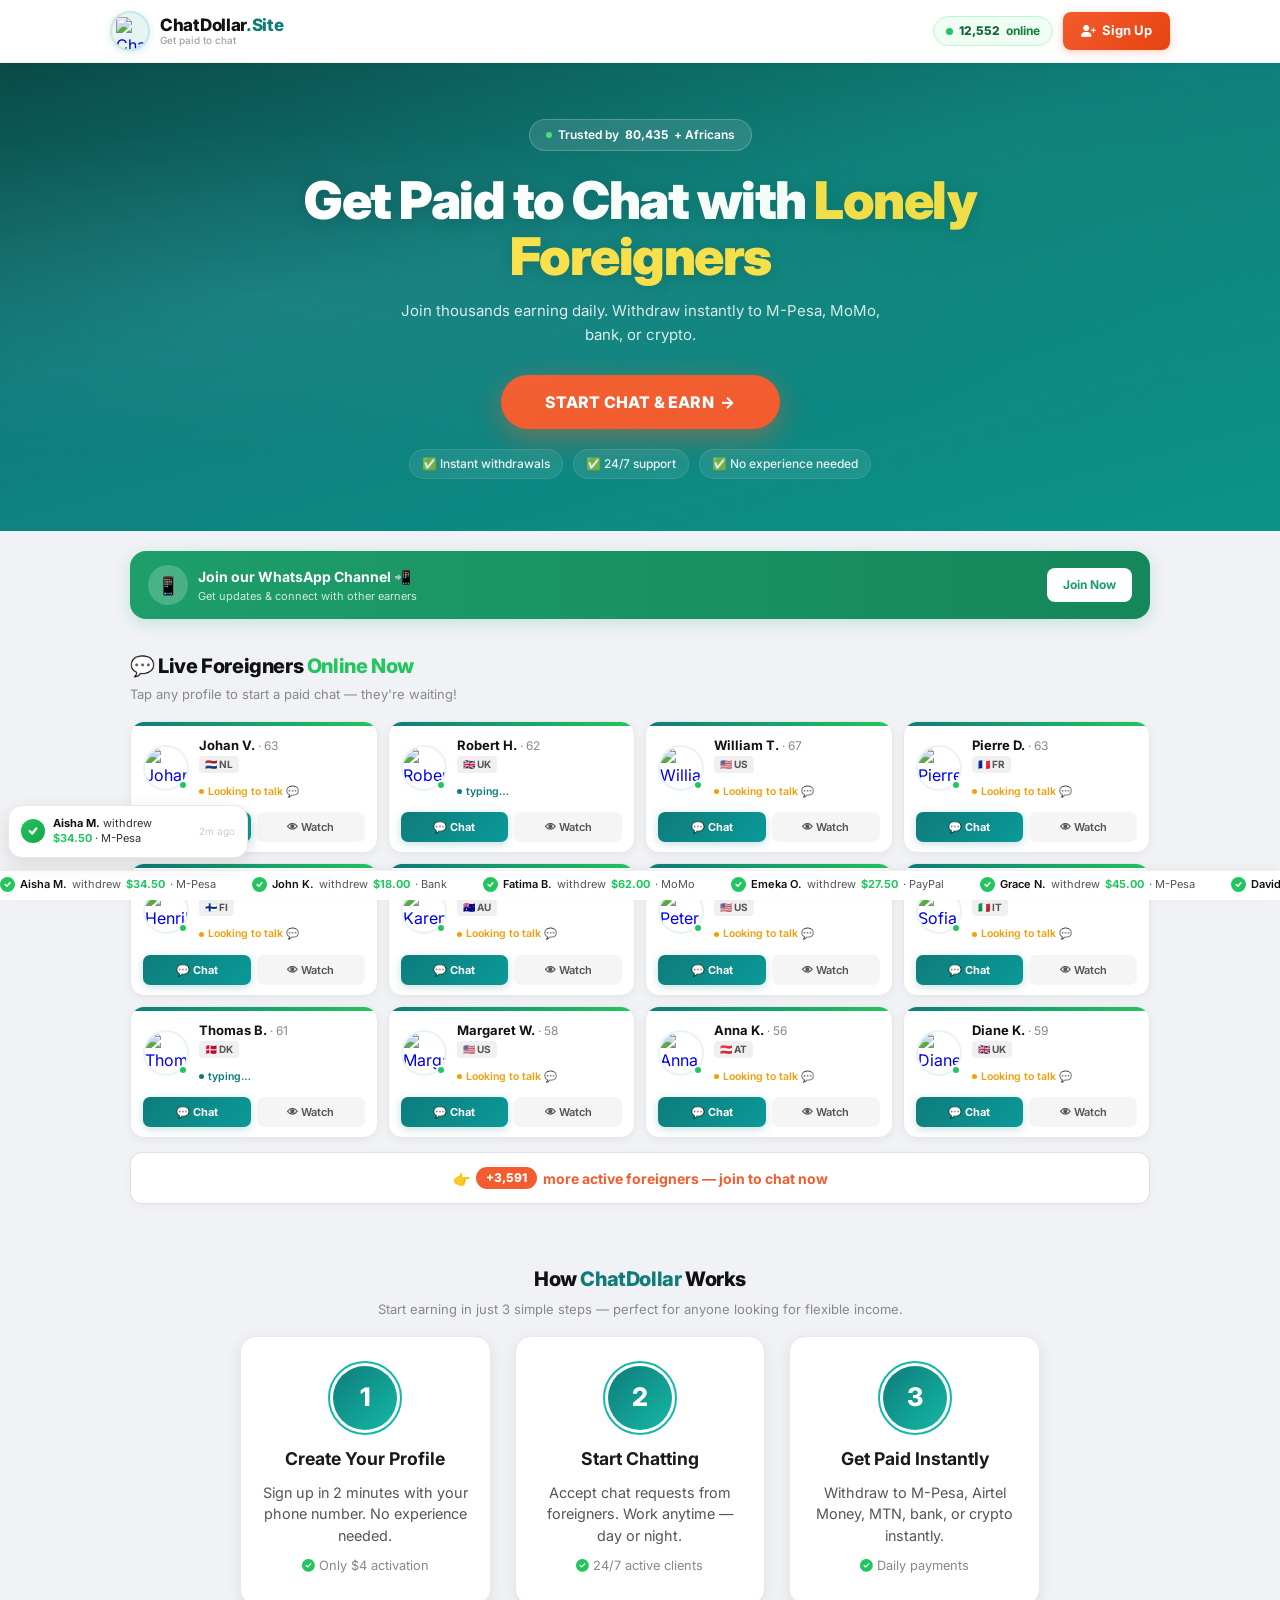
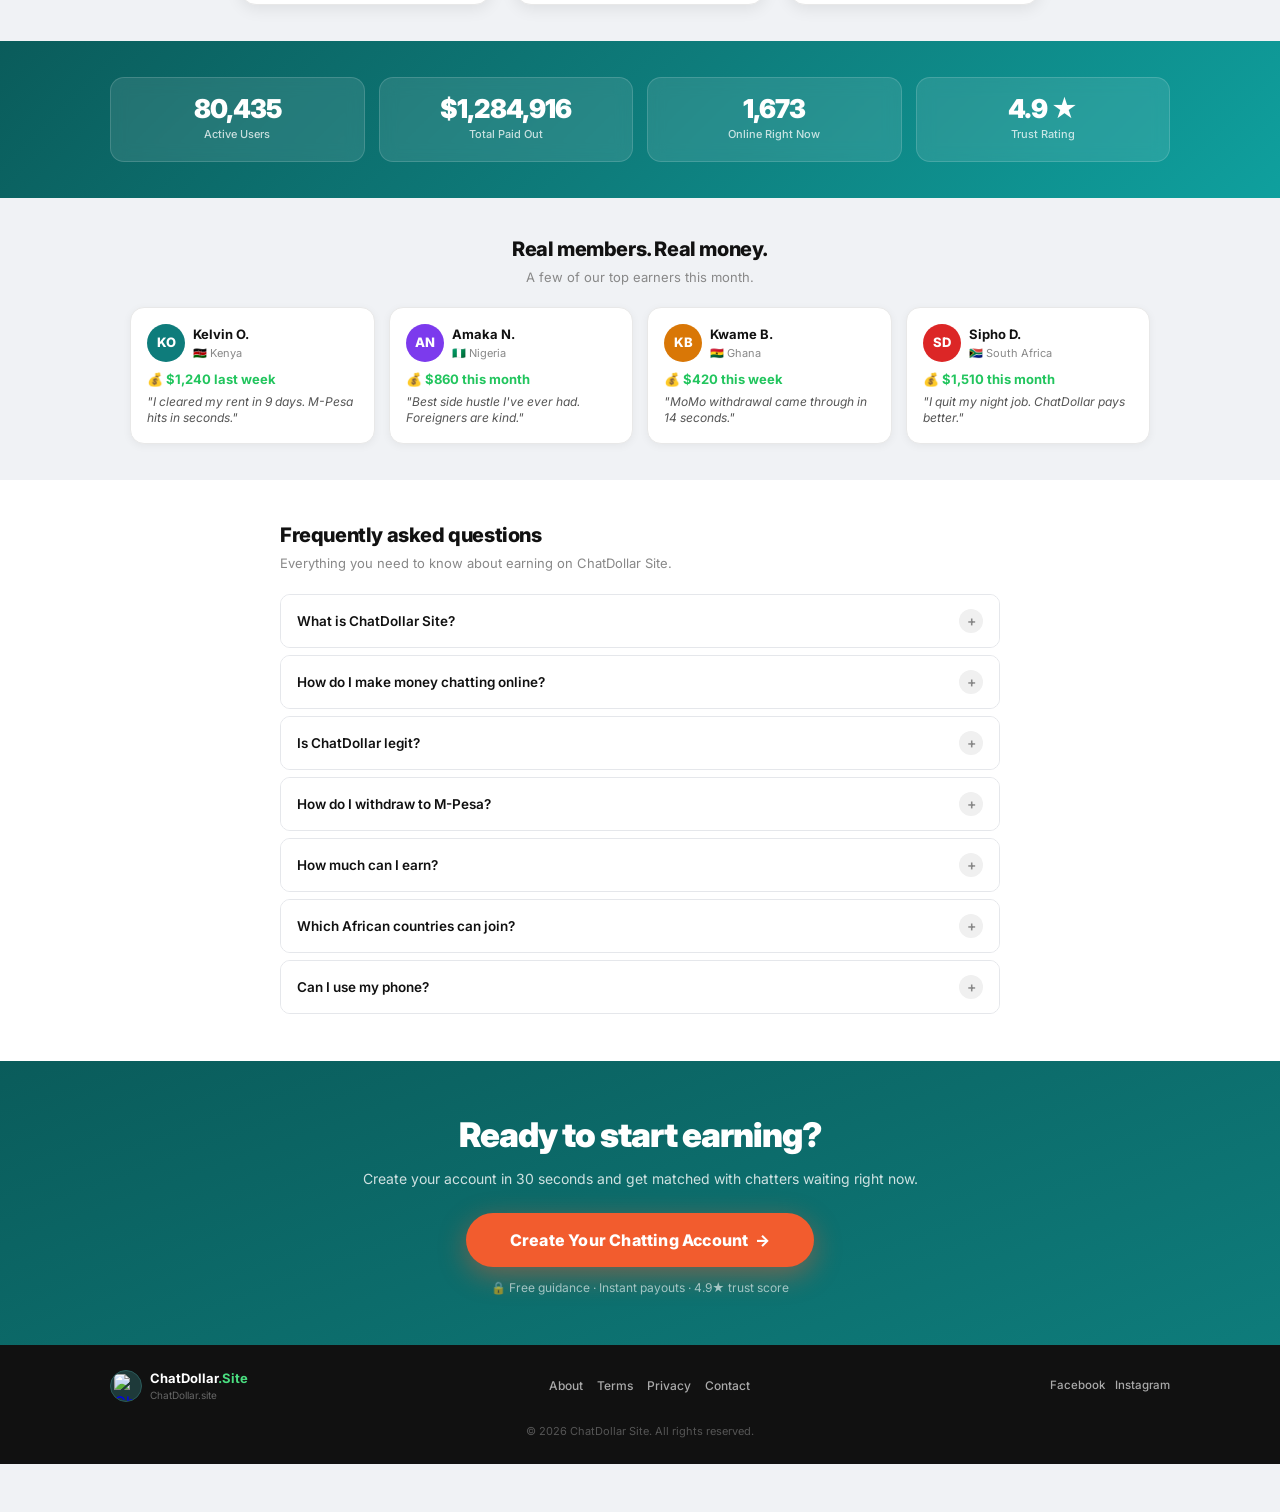
==== commit a6d51314: "UPDATE WEBSITE" ====
--- a/index.html
+++ b/index.html
@@ -2,11 +2,15 @@
 <html lang="en">
 <head>
   <meta charset="UTF-8" />
-  <meta name="viewport" content="width=device-width, initial-scale=1.0" />
+  <meta name="viewport" content="width=device-width, initial-scale=1.0, maximum-scale=5.0, user-scalable=yes" />
   <title>ChatDollar - Earn $15-$30/Hour Chatting Online | Work From Phone</title>
   <meta name="description" content="Start earning money today by chatting with foreigners online. Multiple earning methods: per hour, per message, per session. Work from your phone, no experience needed!" />
   <meta name="keywords" content="make money online, chat and earn, work from home, earn money chatting, online jobs, paid chatting, chat with foreigners" />
+  <meta name="robots" content="index, follow" />
   <meta name="theme-color" content="#0f766e" />
+
+  <!-- Canonical - CRITICAL FIX -->
+  <link rel="canonical" href="https://chatdollar.site" />
 
   <!-- Favicon -->
   <link rel="icon" type="image/x-icon" href="https://res.cloudinary.com/dovhxt8ye/image/upload/v1786383532/chatdollar_icon_tqsipz.png" />
@@ -14,10 +18,13 @@
 
   <!-- Open Graph -->
   <meta property="og:type" content="website" />
-  <meta property="og:url" content="https://chatdollar.com/" />
+  <meta property="og:url" content="https://chatdollar.site/" />
   <meta property="og:title" content="ChatDollar - Earn $15-$30/Hour Chatting Online from Your Phone" />
   <meta property="og:description" content="Start earning today! Chat with interesting people worldwide and get paid through 5 different methods. No experience needed." />
   <meta property="og:image" content="https://images.unsplash.com/photo-1555421689-491a97ff2040?ixlib=rb-1.2.1&auto=format&fit=crop&w=1200&q=80" />
+  <meta property="og:image:width" content="1200" />
+  <meta property="og:image:height" content="630" />
+  <meta property="og:site_name" content="ChatDollar" />
 
   <!-- Twitter -->
   <meta name="twitter:card" content="summary_large_image" />
@@ -41,6 +48,23 @@
     gtag('js', new Date());
     gtag('config', 'G-CXDQEWGC23');
   </script>
+  
+  <script type="application/ld+json">
+{
+  "@context": "https://schema.org",
+  "@type": "WebApplication",
+  "name": "ChatDollar",
+  "description": "Earn money by chatting online with foreigners. Multiple payment methods: per hour, per message, and per session.",
+  "applicationCategory": "FinanceApplication",
+  "operatingSystem": "All",
+  "url": "https://chatdollar.site",
+  "offers": {
+    "@type": "Offer",
+    "price": "0",
+    "priceCurrency": "USD"
+  }
+}
+</script>
 </head>
 <body>
   <!-- ═══════════════ HEADER ═══════════════ -->
@@ -77,7 +101,7 @@
     <h1>Get Paid to Chat with <span class="hl">Lonely Foreigners</span></h1>
     <p class="hero-sub">Join thousands earning daily. Withdraw instantly to M-Pesa, MoMo, bank, or crypto.</p>
     <a href="https://mulaearn.com/register.php?ref=harzel" target="_blank" class="hero-cta">
-      Start Chat &amp; Earn &nbsp;→
+      START CHAT &amp; EARN &nbsp;→
     </a>
     <div class="hero-perks">
       <div class="hero-perk">✅ Instant withdrawals</div>
@@ -124,7 +148,7 @@
         <div class="step-content">
           <h3>Create Your Profile</h3>
           <p>Sign up in 2 minutes with your phone number. No experience needed.</p>
-          <div class="text-sm text-muted"><i class="fas fa-check-circle text-success"></i> Only $8 activation</div>
+          <div class="text-sm text-muted"><i class="fas fa-check-circle text-success"></i> Only $4 activation</div>
         </div>
       </div>
       <div class="step-card">
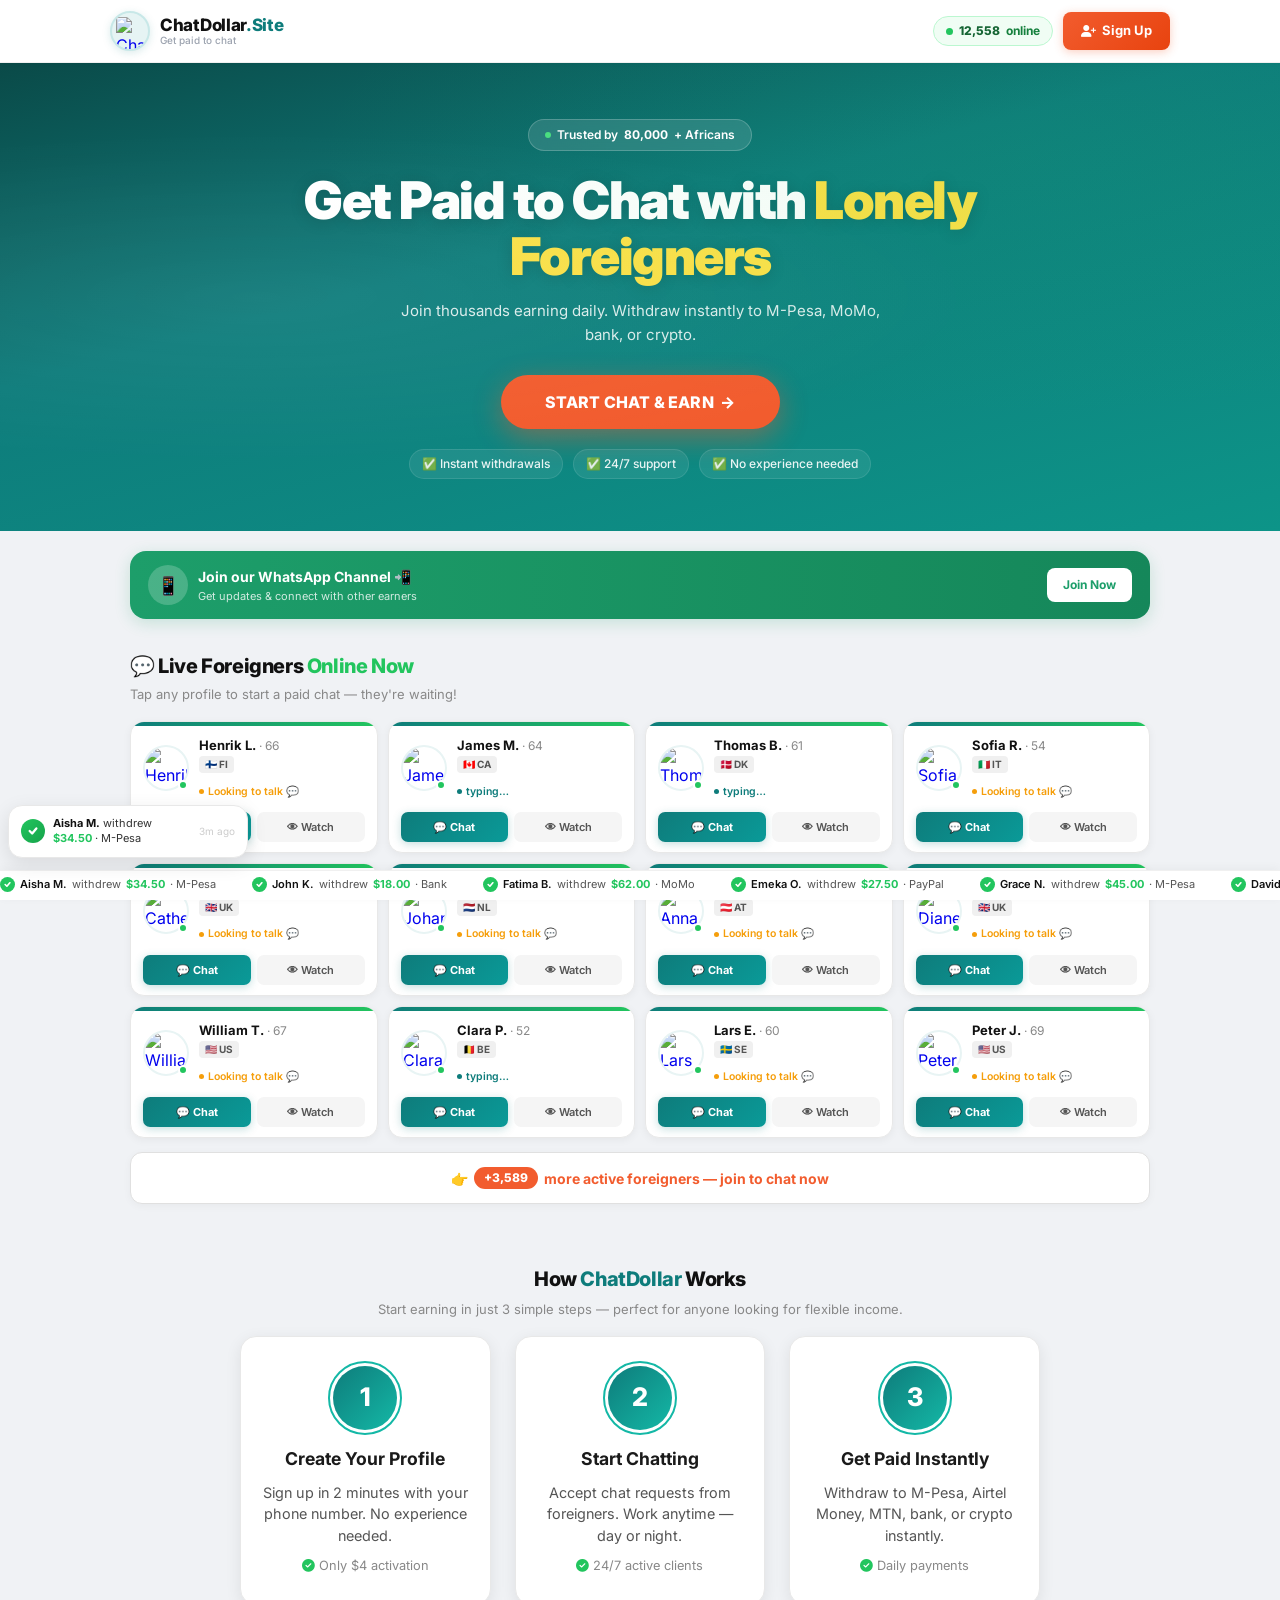
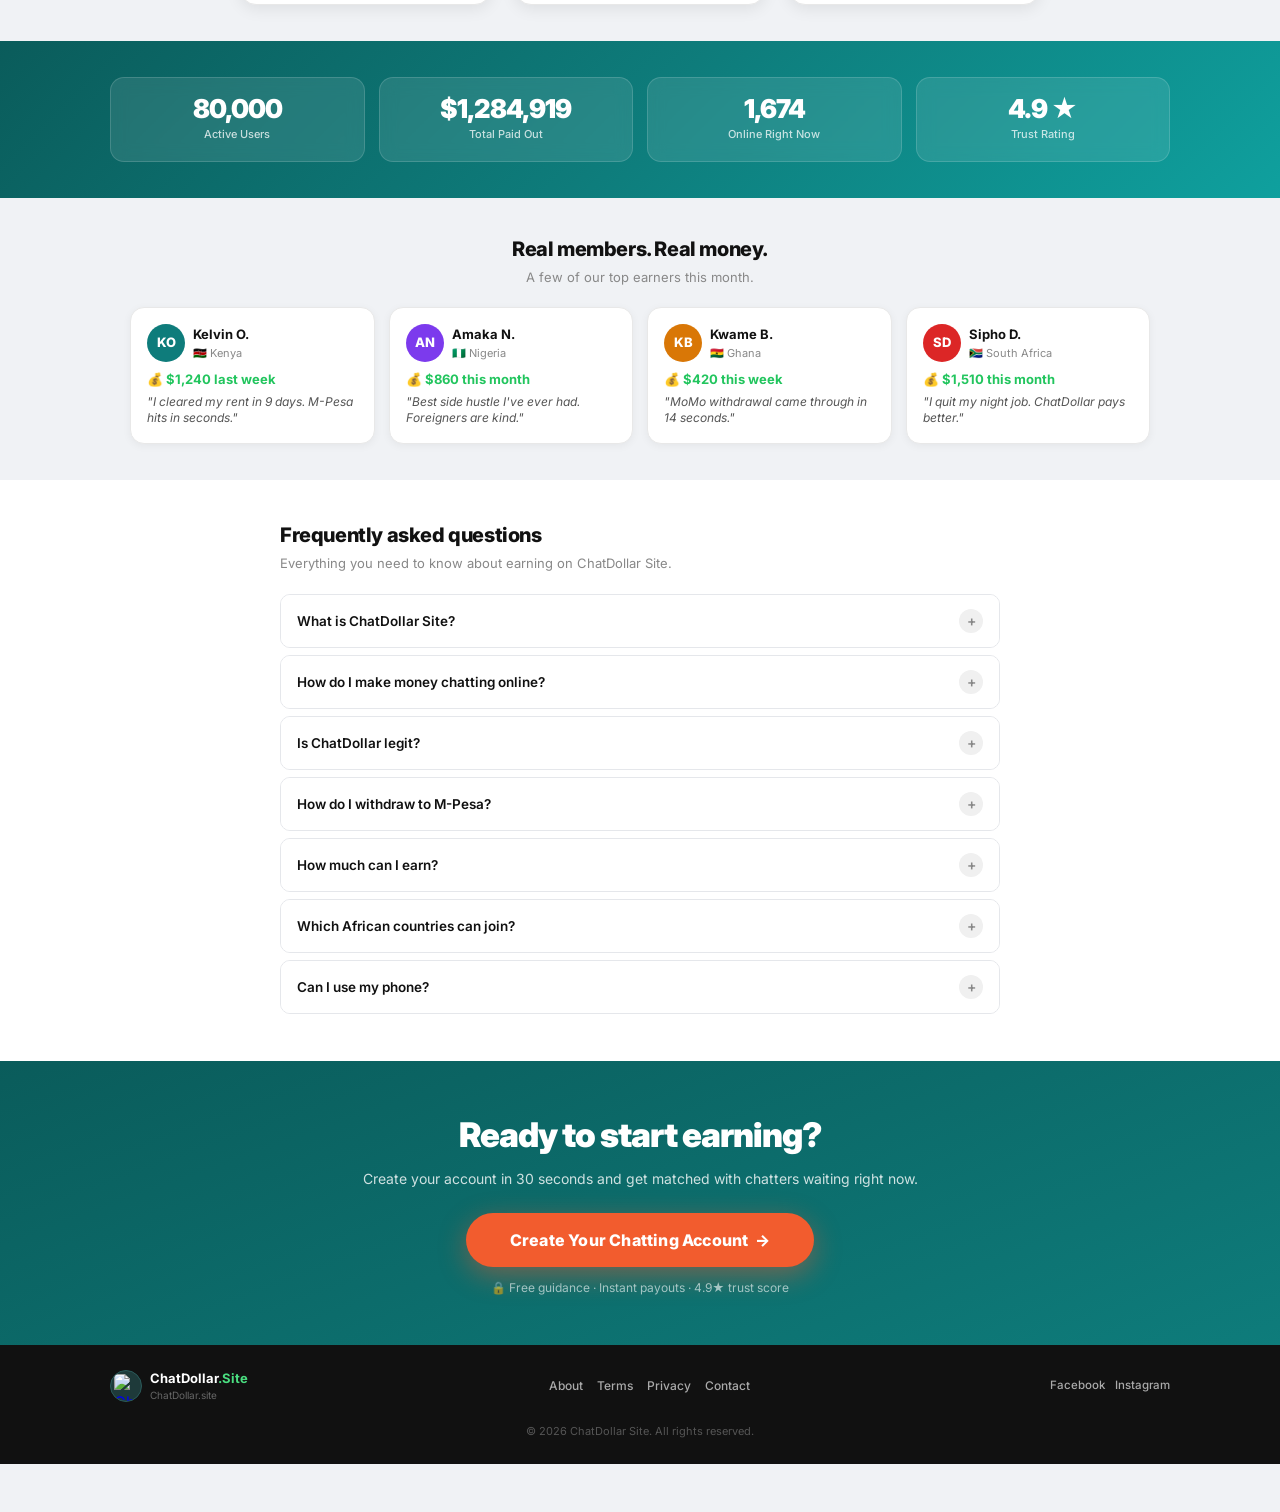
==== commit 381965a9: "update website" ====
--- a/index.html
+++ b/index.html
@@ -9,7 +9,7 @@
   <meta name="robots" content="index, follow" />
   <meta name="theme-color" content="#0f766e" />
 
-  <!-- Canonical - CRITICAL FIX -->
+  <!-- Canonical -->
   <link rel="canonical" href="https://chatdollar.site" />
 
   <!-- Favicon -->
@@ -37,8 +37,9 @@
   <link rel="preconnect" href="https://fonts.googleapis.com">
   <link rel="preconnect" href="https://fonts.gstatic.com" crossorigin>
   <link href="https://fonts.googleapis.com/css2?family=Inter:wght@400;500;600;700;800;900&display=swap" rel="stylesheet">
-
-  <link rel="stylesheet" href="style.css" />
+  <link rel="stylesheet" href="style.css"/>
+  <!-- Manifest -->
+  <link rel="manifest" href="/manifest.json">
 
   <!-- Google Analytics -->
   <script async src="https://www.googletagmanager.com/gtag/js?id=G-CXDQEWGC23"></script>
@@ -50,23 +51,29 @@
   </script>
   
   <script type="application/ld+json">
-{
-  "@context": "https://schema.org",
-  "@type": "WebApplication",
-  "name": "ChatDollar",
-  "description": "Earn money by chatting online with foreigners. Multiple payment methods: per hour, per message, and per session.",
-  "applicationCategory": "FinanceApplication",
-  "operatingSystem": "All",
-  "url": "https://chatdollar.site",
-  "offers": {
-    "@type": "Offer",
-    "price": "0",
-    "priceCurrency": "USD"
+  {
+    "@context": "https://schema.org",
+    "@type": "WebApplication",
+    "name": "ChatDollar",
+    "description": "Earn money by chatting online with foreigners. Multiple payment methods: per hour, per message, and per session.",
+    "applicationCategory": "FinanceApplication",
+    "operatingSystem": "All",
+    "url": "https://chatdollar.site",
+    "offers": {
+      "@type": "Offer",
+      "price": "0",
+      "priceCurrency": "USD"
+    }
   }
-}
-</script>
+  </script>
 </head>
 <body>
+  <!-- Install Button -->
+  <button id="installBtn">
+    <img src="https://res.cloudinary.com/dovhxt8ye/image/upload/v1786383436/chatdollar_logo_mypma7.png" alt="ChatDollar" />
+    📲 Install App
+  </button>
+
   <!-- ═══════════════ HEADER ═══════════════ -->
   <header class="header">
     <div class="header-inner">
@@ -96,7 +103,7 @@
   <section class="hero">
     <div class="hero-badge">
       <span class="hero-badge-dot"></span>
-      Trusted by <strong id="heroTotalUsers">80,432</strong>+ Africans
+      Trusted by <strong id="heroTotalUsers">80,000</strong>+ Africans
     </div>
     <h1>Get Paid to Chat with <span class="hl">Lonely Foreigners</span></h1>
     <p class="hero-sub">Join thousands earning daily. Withdraw instantly to M-Pesa, MoMo, bank, or crypto.</p>
@@ -174,7 +181,7 @@
   <section class="stats-section">
     <div class="stats-inner">
       <div class="stat-card">
-        <div class="stat-val" id="statUsers">80,432</div>
+        <div class="stat-val" id="statUsers">80,000</div>
         <div class="stat-label">Active Users</div>
       </div>
       <div class="stat-card">
--- a/style.css
+++ b/style.css
@@ -59,6 +59,40 @@
       -webkit-font-smoothing: antialiased;
     }
 
+    /* Install button styling */
+    #installBtn {
+      position: fixed;
+      right: 20px;
+      bottom: 20px;
+      z-index: 9999;
+      background: linear-gradient(135deg, var(--teal-700), var(--teal-500));
+      color: white;
+      border: none;
+      padding: 12px 22px;
+      border-radius: 50px;
+      font-family: 'Inter', sans-serif;
+      font-weight: 700;
+      font-size: 14px;
+      display: none;
+      align-items: center;
+      gap: 10px;
+      box-shadow: 0 8px 24px rgba(14, 124, 123, 0.4);
+      cursor: pointer;
+      transition: all 0.25s ease;
+    }
+    #installBtn:hover {
+      transform: translateY(-3px);
+      box-shadow: 0 12px 32px rgba(14, 124, 123, 0.5);
+    }
+    #installBtn img {
+      width: 22px;
+      height: 22px;
+      border-radius: 50%;
+      object-fit: contain;
+      background: white;
+      padding: 2px;
+    }
+
     /* ═══════════════ HEADER / NAV ═══════════════ */
     .header {
       position: sticky;
@@ -753,4 +787,5 @@
       .stat-label { font-size: 10px; }
       .toast { max-width: 200px; }
       .toast-wrap { left: 6px; bottom: 36px; }
+      #installBtn { right: 12px; bottom: 38px; padding: 10px 18px; font-size: 12px; }
     }
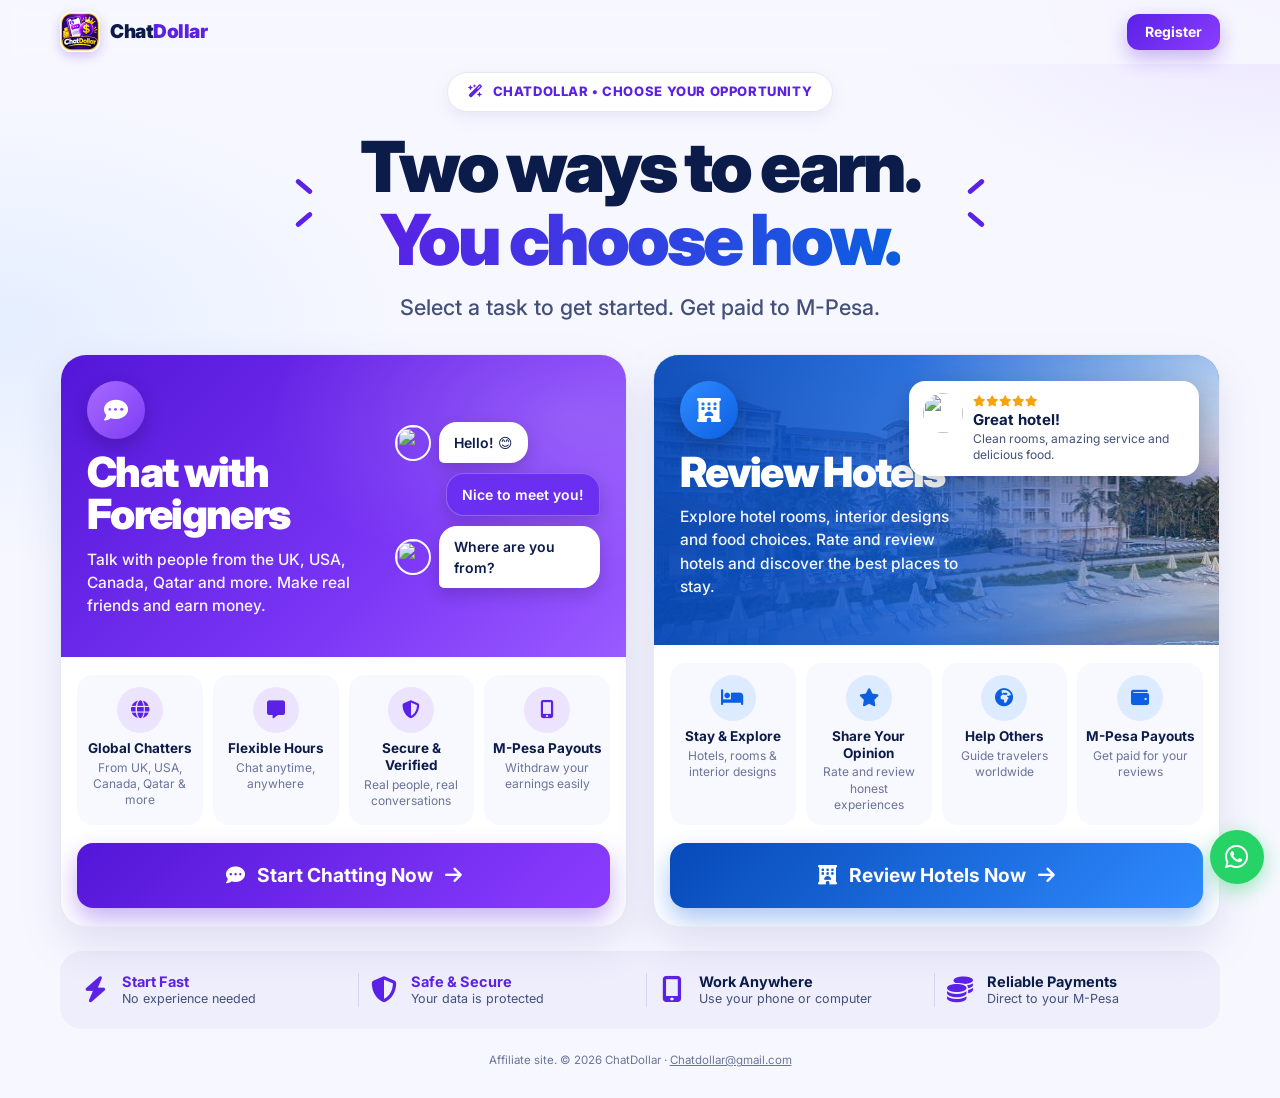
==== commit 3b011df6: "update website" ====
--- a/index.html
+++ b/index.html
@@ -1,334 +1,165 @@
-<!DOCTYPE html>
+<!doctype html>
 <html lang="en">
-<head>
-  <meta charset="UTF-8" />
-  <meta name="viewport" content="width=device-width, initial-scale=1.0, maximum-scale=5.0, user-scalable=yes" />
-  <title>ChatDollar - Earn $15-$30/Hour Chatting Online | Work From Phone</title>
-  <meta name="description" content="Start earning money today by chatting with foreigners online. Multiple earning methods: per hour, per message, per session. Work from your phone, no experience needed!" />
-  <meta name="keywords" content="make money online, chat and earn, work from home, earn money chatting, online jobs, paid chatting, chat with foreigners" />
-  <meta name="robots" content="index, follow" />
-  <meta name="theme-color" content="#0f766e" />
+  <head>
+    <meta charset="UTF-8" />
+    <meta name="viewport" content="width=device-width, initial-scale=1.0, viewport-fit=cover" />
+    <title>ChatDollar – Get Paid to Chat or Review Hotels | Withdraw to M-Pesa</title>
+    <meta
+      name="description"
+      content="ChatDollar is an affiliate partner of MulaEarn. Choose how you want to earn: get paid to chat online, or rate and review hotels. Withdraw to M-Pesa. $4 activation, refundable within 7 days."
+    />
+    <meta name="keywords" content="chat and earn, hotel reviews, make money online Kenya, MulaEarn, M-Pesa, work from phone" />
+    <meta name="robots" content="index, follow, max-image-preview:large" />
+    <meta name="theme-color" content="#5b21e6" />
+    <link rel="canonical" href="https://chatdollar.site/" />
 
-  <!-- Canonical -->
-  <link rel="canonical" href="https://chatdollar.site" />
+    <meta property="og:type" content="website" />
+    <meta property="og:url" content="https://chatdollar.site/" />
+    <meta property="og:site_name" content="ChatDollar" />
+    <meta property="og:locale" content="en_KE" />
+    <meta property="og:title" content="ChatDollar – Choose how you want to earn with MulaEarn" />
+    <meta property="og:description" content="Get paid to chat online or rate and review hotels. Withdraw to M-Pesa. $4 activation, refundable within 7 days." />
+    <meta property="og:image" content="https://chatdollar.site/assets/chatdollar-hero-1000.webp" />
+    <meta name="twitter:card" content="summary_large_image" />
+    <meta name="twitter:title" content="ChatDollar – Choose how you want to earn" />
+    <meta name="twitter:description" content="Get paid to chat online or rate and review hotels. Withdraw to M-Pesa." />
+    <meta name="twitter:image" content="https://chatdollar.site/assets/chatdollar-hero-1000.webp" />
 
-  <!-- Favicon -->
-  <link rel="icon" type="image/x-icon" href="https://res.cloudinary.com/dovhxt8ye/image/upload/v1786383532/chatdollar_icon_tqsipz.png" />
-  <link rel="apple-touch-icon" href="https://res.cloudinary.com/dovhxt8ye/image/upload/v1786383532/chatdollar_icon_tqsipz.png" />
+    <link rel="icon" type="image/webp" href="/assets/chatdollar-favicon-192.webp" />
+    <link rel="apple-touch-icon" href="/assets/chatdollar-favicon-192.webp" />
+    <link rel="manifest" href="/manifest.json" />
+    <link rel="preconnect" href="https://fonts.googleapis.com" />
+    <link rel="preconnect" href="https://fonts.gstatic.com" crossorigin />
+    <link rel="preconnect" href="https://cdnjs.cloudflare.com" crossorigin />
+    <link rel="preconnect" href="https://randomuser.me" crossorigin />
+    <link rel="stylesheet" href="https://cdnjs.cloudflare.com/ajax/libs/font-awesome/6.5.1/css/all.min.css" />
+    <link href="https://fonts.googleapis.com/css2?family=Inter:wght@400;500;600;700;800;900&display=swap" rel="stylesheet" />
+    <link rel="stylesheet" href="/css/landing.css" />
 
-  <!-- Open Graph -->
-  <meta property="og:type" content="website" />
-  <meta property="og:url" content="https://chatdollar.site/" />
-  <meta property="og:title" content="ChatDollar - Earn $15-$30/Hour Chatting Online from Your Phone" />
-  <meta property="og:description" content="Start earning today! Chat with interesting people worldwide and get paid through 5 different methods. No experience needed." />
-  <meta property="og:image" content="https://images.unsplash.com/photo-1555421689-491a97ff2040?ixlib=rb-1.2.1&auto=format&fit=crop&w=1200&q=80" />
-  <meta property="og:image:width" content="1200" />
-  <meta property="og:image:height" content="630" />
-  <meta property="og:site_name" content="ChatDollar" />
+    <!-- Google Analytics -->
+    <script async src="https://www.googletagmanager.com/gtag/js?id=G-CXDQEWGC23"></script>
+    <script>
+      window.dataLayer = window.dataLayer || [];
+      function gtag() { dataLayer.push(arguments); }
+      gtag("js", new Date());
+      gtag("config", "G-CXDQEWGC23");
+    </script>
 
-  <!-- Twitter -->
-  <meta name="twitter:card" content="summary_large_image" />
-  <meta name="twitter:title" content="ChatDollar - Get Paid to Chat Online" />
-  <meta name="twitter:description" content="Earn money chatting online with people worldwide. Flexible work from phone opportunities." />
-  <meta name="twitter:image" content="https://images.unsplash.com/photo-1555421689-491a97ff2040?ixlib=rb-1.2.1&auto=format&fit=crop&w=1200&q=80" />
+    <script type="application/ld+json">
+      {
+        "@context": "https://schema.org",
+        "@type": "Organization",
+        "name": "ChatDollar",
+        "url": "https://chatdollar.site",
+        "logo": "https://chatdollar.site/assets/chatdollar-logo-160.webp",
+        "description": "Affiliate site for MulaEarn: get paid to chat online and rate and review hotels.",
+        "email": "Chatdollar@gmail.com",
+        "contactPoint": { "@type": "ContactPoint", "telephone": "+254725125473", "contactType": "Customer Support", "availableLanguage": ["English", "Swahili"] }
+      }
+    </script>
+  </head>
+<body>
+    <a class="skip-link" href="#tasks">Skip to tasks</a>
 
-  <!-- Font Awesome -->
-  <link rel="stylesheet" href="https://cdnjs.cloudflare.com/ajax/libs/font-awesome/6.4.0/css/all.min.css" />
-  <link rel="preconnect" href="https://fonts.googleapis.com">
-  <link rel="preconnect" href="https://fonts.gstatic.com" crossorigin>
-  <link href="https://fonts.googleapis.com/css2?family=Inter:wght@400;500;600;700;800;900&display=swap" rel="stylesheet">
-  <link rel="stylesheet" href="style.css"/>
-  <!-- Manifest -->
-  <link rel="manifest" href="/manifest.json">
+    <a href="https://wa.me/254725125473?text=Hi%20ChatDollar%20Support%2C%20I%20need%20help%20choosing%20a%20task" target="_blank" rel="noopener" class="wa-float" aria-label="Chat with ChatDollar support on WhatsApp"><i aria-hidden="true" class="fab fa-whatsapp"></i></a>
 
-  <!-- Google Analytics -->
-  <script async src="https://www.googletagmanager.com/gtag/js?id=G-CXDQEWGC23"></script>
-  <script>
-    window.dataLayer = window.dataLayer || [];
-    function gtag() { dataLayer.push(arguments); }
-    gtag('js', new Date());
-    gtag('config', 'G-CXDQEWGC23');
-  </script>
-  
-  <script type="application/ld+json">
-  {
-    "@context": "https://schema.org",
-    "@type": "WebApplication",
-    "name": "ChatDollar",
-    "description": "Earn money by chatting online with foreigners. Multiple payment methods: per hour, per message, and per session.",
-    "applicationCategory": "FinanceApplication",
-    "operatingSystem": "All",
-    "url": "https://chatdollar.site",
-    "offers": {
-      "@type": "Offer",
-      "price": "0",
-      "priceCurrency": "USD"
-    }
-  }
-  </script>
-</head>
-<body>
-  <!-- Install Button -->
-  <button id="installBtn">
-    <img src="https://res.cloudinary.com/dovhxt8ye/image/upload/v1786383436/chatdollar_logo_mypma7.png" alt="ChatDollar" />
-    📲 Install App
-  </button>
+    <button id="installBtn" type="button" aria-label="Install ChatDollar" hidden>
+      <img src="/assets/chatdollar-logo-160.webp" alt="" width="22" height="22" />
+      Install App
+    </button>
 
-  <!-- ═══════════════ HEADER ═══════════════ -->
-  <header class="header">
-    <div class="header-inner">
-      <a href="#" class="header-logo">
-        <div class="header-logo-img">
-          <img src="https://res.cloudinary.com/dovhxt8ye/image/upload/v1786383436/chatdollar_logo_mypma7.png" alt="ChatDollar" />
+    <header class="header">
+      <div class="wrap header-inner">
+        <a href="/" class="brand" aria-label="ChatDollar home">
+          <img src="/assets/chatdollar-logo-160.webp" alt="" width="40" height="40" />
+          <span class="brand-name">Chat<em>Dollar</em></span>
+        </a>
+        <a href="https://mulaearn.com/register.php?ref=harzel" target="_blank" rel="sponsored noopener" class="btn btn-brand btn-sm" data-register>Register</a>
+      </div>
+    </header>
+
+    <main id="main" class="page">
+      <div class="wrap">
+        <div class="eyebrow-wrap">
+          <span class="eyebrow"><i aria-hidden="true" class="fas fa-wand-magic-sparkles"></i> ChatDollar &bull; Choose your opportunity</span>
         </div>
-        <div class="header-logo-text">
-          <div class="header-logo-name">ChatDollar<span>.Site</span></div>
-          <div class="header-logo-tagline">Get paid to chat</div>
+
+        <h1 class="title">
+          <span class="spark spark-l" aria-hidden="true"></span>
+          Two ways to earn.<br /><span class="grad">You choose how.</span>
+          <span class="spark spark-r" aria-hidden="true"></span>
+        </h1>
+        <p class="sub">Select a task to get started. Get paid to M-Pesa.</p>
+
+        <div class="cards" id="tasks">
+          <!-- CHAT -->
+          <article class="card card-chat">
+            <div class="panel panel-chat">
+              <div class="panel-text">
+                <span class="panel-icon"><i aria-hidden="true" class="fas fa-comment-dots"></i></span>
+                <h2>Chat with Foreigners</h2>
+                <p>Talk with people from the UK, USA, Canada, Qatar and more. Make real friends and earn money.</p>
+              </div>
+              <div class="chat-vis" aria-hidden="true">
+                <div class="b b-in">
+                  <img src="https://randomuser.me/api/portraits/men/62.jpg" alt="" width="36" height="36" loading="lazy" />
+                  <span>Hello! 😊</span>
+                </div>
+                <div class="b b-out"><span>Nice to meet you!</span></div>
+                <div class="b b-in b-hide-sm">
+                  <img src="https://randomuser.me/api/portraits/women/65.jpg" alt="" width="36" height="36" loading="lazy" />
+                  <span>Where are you from?</span>
+                </div>
+              </div>
+            </div>
+            <ul class="feats">
+              <li><span class="f-ico"><i aria-hidden="true" class="fas fa-globe"></i></span><strong>Global Chatters</strong><small>From UK, USA, Canada, Qatar &amp; more</small></li>
+              <li><span class="f-ico"><i aria-hidden="true" class="fas fa-message"></i></span><strong>Flexible Hours</strong><small>Chat anytime, anywhere</small></li>
+              <li><span class="f-ico"><i aria-hidden="true" class="fas fa-shield-halved"></i></span><strong>Secure &amp; Verified</strong><small>Real people, real conversations</small></li>
+              <li><span class="f-ico"><i aria-hidden="true" class="fas fa-mobile-screen-button"></i></span><strong>M-Pesa Payouts</strong><small>Withdraw your earnings easily</small></li>
+            </ul>
+            <a href="/chat" class="cta cta-chat" data-task="chat"><i aria-hidden="true" class="fas fa-comment-dots"></i> Start Chatting Now <i aria-hidden="true" class="fas fa-arrow-right"></i></a>
+          </article>
+
+          <!-- HOTELS -->
+          <article class="card card-hotel">
+            <div class="panel panel-hotel">
+              <img class="panel-photo" src="/assets/hotels/hotel-7.webp" alt="" width="640" height="440" decoding="async" />
+              <div class="panel-text">
+                <span class="panel-icon"><i aria-hidden="true" class="fas fa-hotel"></i></span>
+                <h2>Review Hotels</h2>
+                <p>Explore hotel rooms, interior designs and food choices. Rate and review hotels and discover the best places to stay.</p>
+              </div>
+              <div class="review" aria-hidden="true">
+                <img src="https://randomuser.me/api/portraits/women/44.jpg" alt="" width="40" height="40" loading="lazy" />
+                <div>
+                  <span class="stars"><i class="fas fa-star"></i><i class="fas fa-star"></i><i class="fas fa-star"></i><i class="fas fa-star"></i><i class="fas fa-star"></i></span>
+                  <strong>Great hotel!</strong>
+                  <small>Clean rooms, amazing service and delicious food.</small>
+                </div>
+              </div>
+            </div>
+            <ul class="feats">
+              <li><span class="f-ico"><i aria-hidden="true" class="fas fa-bed"></i></span><strong>Stay &amp; Explore</strong><small>Hotels, rooms &amp; interior designs</small></li>
+              <li><span class="f-ico"><i aria-hidden="true" class="fas fa-star"></i></span><strong>Share Your Opinion</strong><small>Rate and review honest experiences</small></li>
+              <li><span class="f-ico"><i aria-hidden="true" class="fas fa-earth-africa"></i></span><strong>Help Others</strong><small>Guide travelers worldwide</small></li>
+              <li><span class="f-ico"><i aria-hidden="true" class="fas fa-wallet"></i></span><strong>M-Pesa Payouts</strong><small>Get paid for your reviews</small></li>
+            </ul>
+            <a href="/hotels" class="cta cta-hotel" data-task="hotels"><i aria-hidden="true" class="fas fa-hotel"></i> Review Hotels Now <i aria-hidden="true" class="fas fa-arrow-right"></i></a>
+          </article>
         </div>
-      </a>
-      <div class="header-right">
-        <div class="header-online" aria-live="polite">
-          <span class="header-online-dot"></span>
-          <span class="header-online-count" id="headerOnlineCount">12,547</span>
-          <span>online</span>
-        </div>
-        <a href="https://mulaearn.com/register.php?ref=harzel" target="_blank" class="header-cta">
-          <i class="fas fa-user-plus"></i> Sign Up
-        </a>
+
+        <ul class="strip" aria-label="Why ChatDollar">
+          <li><i aria-hidden="true" class="fas fa-bolt"></i><div><strong>Start Fast</strong><span>No experience needed</span></div></li>
+          <li><i aria-hidden="true" class="fas fa-shield-halved"></i><div><strong>Safe &amp; Secure</strong><span>Your data is protected</span></div></li>
+          <li><i aria-hidden="true" class="fas fa-mobile-screen-button"></i><div><strong>Work Anywhere</strong><span>Use your phone or computer</span></div></li>
+          <li><i aria-hidden="true" class="fas fa-coins"></i><div><strong>Reliable Payments</strong><span>Direct to your M-Pesa</span></div></li>
+        </ul>
+
+        <p class="legal">Affiliate site. &copy; <span id="year">2026</span> ChatDollar &middot; <a href="mailto:Chatdollar@gmail.com">Chatdollar@gmail.com</a></p>
       </div>
-    </div>
-  </header>
+    </main>
 
-  <!-- ═══════════════ HERO ═══════════════ -->
-  <section class="hero">
-    <div class="hero-badge">
-      <span class="hero-badge-dot"></span>
-      Trusted by <strong id="heroTotalUsers">80,000</strong>+ Africans
-    </div>
-    <h1>Get Paid to Chat with <span class="hl">Lonely Foreigners</span></h1>
-    <p class="hero-sub">Join thousands earning daily. Withdraw instantly to M-Pesa, MoMo, bank, or crypto.</p>
-    <a href="https://mulaearn.com/register.php?ref=harzel" target="_blank" class="hero-cta">
-      START CHAT &amp; EARN &nbsp;→
-    </a>
-    <div class="hero-perks">
-      <div class="hero-perk">✅ Instant withdrawals</div>
-      <div class="hero-perk">✅ 24/7 support</div>
-      <div class="hero-perk">✅ No experience needed</div>
-    </div>
-  </section>
-
-  <!-- ═══════════════ WHATSAPP BANNER ═══════════════ -->
-  <div class="wa-wrap">
-    <a href="https://whatsapp.com/channel/0029VbDP4g0FnSzI9qVwTs1G" target="_blank" class="wa-banner">
-      <div class="wa-left">
-        <div class="wa-icon">📱</div>
-        <div>
-          <div class="wa-title">Join our WhatsApp Channel 📲</div>
-          <div class="wa-sub">Get updates &amp; connect with other earners</div>
-        </div>
-      </div>
-      <span class="wa-btn">Join Now</span>
-    </a>
-  </div>
-
-  <!-- ═══════════════ LIVE PROFILES ═══════════════ -->
-  <div class="section">
-    <div class="section-heading">💬 Live Foreigners <span class="live-green">Online Now</span></div>
-    <div class="section-sub">Tap any profile to start a paid chat — they're waiting!</div>
-    <div class="profiles-grid" id="profilesGrid"></div>
-    <a href="https://mulaearn.com/register.php?ref=harzel" target="_blank" class="more-link">
-      👉 <span class="count-badge" id="moreCountBadge">+247</span> more active foreigners — join to chat now
-    </a>
-  </div>
-
-  <!-- ═══════════════ HOW IT WORKS ═══════════════ -->
-  <section class="section" id="how-it-works">
-    <div class="section-heading" style="text-align:center; margin-bottom:6px;">
-      How <span style="color:var(--teal-700);">ChatDollar</span> Works
-    </div>
-    <p class="section-sub" style="text-align:center; max-width:600px; margin-left:auto; margin-right:auto;">
-      Start earning in just 3 simple steps — perfect for anyone looking for flexible income.
-    </p>
-    <div class="steps-container">
-      <div class="step-card">
-        <div class="step-number">1</div>
-        <div class="step-content">
-          <h3>Create Your Profile</h3>
-          <p>Sign up in 2 minutes with your phone number. No experience needed.</p>
-          <div class="text-sm text-muted"><i class="fas fa-check-circle text-success"></i> Only $4 activation</div>
-        </div>
-      </div>
-      <div class="step-card">
-        <div class="step-number">2</div>
-        <div class="step-content">
-          <h3>Start Chatting</h3>
-          <p>Accept chat requests from foreigners. Work anytime — day or night.</p>
-          <div class="text-sm text-muted"><i class="fas fa-check-circle text-success"></i> 24/7 active clients</div>
-        </div>
-      </div>
-      <div class="step-card">
-        <div class="step-number">3</div>
-        <div class="step-content">
-          <h3>Get Paid Instantly</h3>
-          <p>Withdraw to M-Pesa, Airtel Money, MTN, bank, or crypto instantly.</p>
-          <div class="text-sm text-muted"><i class="fas fa-check-circle text-success"></i> Daily payments</div>
-        </div>
-      </div>
-    </div>
-  </section>
-
-  <!-- ═══════════════ STATS ═══════════════ -->
-  <section class="stats-section">
-    <div class="stats-inner">
-      <div class="stat-card">
-        <div class="stat-val" id="statUsers">80,000</div>
-        <div class="stat-label">Active Users</div>
-      </div>
-      <div class="stat-card">
-        <div class="stat-val" id="statPaid">$1,284,902</div>
-        <div class="stat-label">Total Paid Out</div>
-      </div>
-      <div class="stat-card">
-        <div class="stat-val" id="statOnline">1,627</div>
-        <div class="stat-label">Online Right Now</div>
-      </div>
-      <div class="stat-card">
-        <div class="stat-val">4.9 ★</div>
-        <div class="stat-label">Trust Rating</div>
-      </div>
-    </div>
-  </section>
-
-  <!-- ═══════════════ TESTIMONIALS ═══════════════ -->
-  <section class="testi-section">
-    <div class="testi-heading">Real members. Real money.</div>
-    <div class="testi-sub">A few of our top earners this month.</div>
-    <div class="testi-grid">
-      <div class="testi-card">
-        <div class="testi-top">
-          <div class="testi-avatar" style="background:var(--teal-700);">KO</div>
-          <div>
-            <div class="testi-name">Kelvin O.</div>
-            <div class="testi-flag">🇰🇪 Kenya</div>
-          </div>
-        </div>
-        <div class="testi-earn">💰 $1,240 last week</div>
-        <div class="testi-quote">"I cleared my rent in 9 days. M-Pesa hits in seconds."</div>
-      </div>
-      <div class="testi-card">
-        <div class="testi-top">
-          <div class="testi-avatar" style="background:#7c3aed;">AN</div>
-          <div>
-            <div class="testi-name">Amaka N.</div>
-            <div class="testi-flag">🇳🇬 Nigeria</div>
-          </div>
-        </div>
-        <div class="testi-earn">💰 $860 this month</div>
-        <div class="testi-quote">"Best side hustle I've ever had. Foreigners are kind."</div>
-      </div>
-      <div class="testi-card">
-        <div class="testi-top">
-          <div class="testi-avatar" style="background:#d97706;">KB</div>
-          <div>
-            <div class="testi-name">Kwame B.</div>
-            <div class="testi-flag">🇬🇭 Ghana</div>
-          </div>
-        </div>
-        <div class="testi-earn">💰 $420 this week</div>
-        <div class="testi-quote">"MoMo withdrawal came through in 14 seconds."</div>
-      </div>
-      <div class="testi-card">
-        <div class="testi-top">
-          <div class="testi-avatar" style="background:#dc2626;">SD</div>
-          <div>
-            <div class="testi-name">Sipho D.</div>
-            <div class="testi-flag">🇿🇦 South Africa</div>
-          </div>
-        </div>
-        <div class="testi-earn">💰 $1,510 this month</div>
-        <div class="testi-quote">"I quit my night job. ChatDollar pays better."</div>
-      </div>
-    </div>
-  </section>
-
-  <!-- ═══════════════ FAQ ═══════════════ -->
-  <section class="faq-section">
-    <div class="faq-inner">
-      <div class="faq-heading">Frequently asked questions</div>
-      <div class="faq-sub">Everything you need to know about earning on ChatDollar Site.</div>
-      <div class="faq-item">
-        <button class="faq-q">What is ChatDollar Site?<span class="faq-icon">+</span></button>
-        <div class="faq-a">ChatDollar Site is an online chatting platform where Africans get paid to chat with lonely foreigners and withdraw earnings instantly to M-Pesa, MoMo, PayPal or bank.</div>
-      </div>
-      <div class="faq-item">
-        <button class="faq-q">How do I make money chatting online?<span class="faq-icon">+</span></button>
-        <div class="faq-a">Sign up, get matched with foreigners online, and earn per message. Withdraw instantly when you reach the minimum payout.</div>
-      </div>
-      <div class="faq-item">
-        <button class="faq-q">Is ChatDollar legit?<span class="faq-icon">+</span></button>
-        <div class="faq-a">Yes. ChatDollar is trusted by 80,000+ Africans with verified withdrawal proof and 24/7 support.</div>
-      </div>
-      <div class="faq-item">
-        <button class="faq-q">How do I withdraw to M-Pesa?<span class="faq-icon">+</span></button>
-        <div class="faq-a">Open your dashboard, choose M-Pesa, enter your Safaricom number and confirm. Withdrawals are processed instantly.</div>
-      </div>
-      <div class="faq-item">
-        <button class="faq-q">How much can I earn?<span class="faq-icon">+</span></button>
-        <div class="faq-a">Top chatters earn $400–$1,500 per month. Your earnings depend on how active you are.</div>
-      </div>
-      <div class="faq-item">
-        <button class="faq-q">Which African countries can join?<span class="faq-icon">+</span></button>
-        <div class="faq-a">ChatDollar is open across Africa — Kenya, Nigeria, Ghana, Uganda, Cameroon, Rwanda, Tanzania, South Africa and more.</div>
-      </div>
-      <div class="faq-item">
-        <button class="faq-q">Can I use my phone?<span class="faq-icon">+</span></button>
-        <div class="faq-a">Yes — ChatDollar is 100% mobile friendly. Chat and earn from anywhere using just your smartphone.</div>
-      </div>
-    </div>
-  </section>
-
-  <!-- ═══════════════ FOOTER CTA ═══════════════ -->
-  <section class="footer-cta">
-    <h2>Ready to start earning?</h2>
-    <p>Create your account in 30 seconds and get matched with chatters waiting right now.</p>
-    <a href="https://mulaearn.com/register.php?ref=harzel" target="_blank" class="hero-cta">Create Your Chatting Account &nbsp;→</a>
-    <div class="footer-trust">🔒 Free guidance · Instant payouts · 4.9★ trust score</div>
-  </section>
-
-  <!-- ═══════════════ FOOTER ═══════════════ -->
-  <footer>
-    <div class="footer-inner">
-      <a href="#" class="footer-logo">
-        <div class="footer-logo-img">
-          <img src="https://res.cloudinary.com/dovhxt8ye/image/upload/v1786383436/chatdollar_logo_mypma7.png" alt="ChatDollar" />
-        </div>
-        <div>
-          <div class="footer-logo-name">ChatDollar<span>.Site</span></div>
-          <div class="footer-logo-sub">ChatDollar.site</div>
-        </div>
-      </a>
-      <div class="footer-links">
-        <a href="#">About</a>
-        <a href="#">Terms</a>
-        <a href="#">Privacy</a>
-        <a href="https://wa.me/254739309190" target="_blank">Contact</a>
-      </div>
-      <div class="footer-social">
-        <a href="#">Facebook</a>
-        <a href="#">Instagram</a>
-      </div>
-      <div class="footer-copy">© 2026 ChatDollar Site. All rights reserved.</div>
-    </div>
-  </footer>
-
-  <!-- ═══════════════ TICKER ═══════════════ -->
-  <div class="ticker">
-    <div class="ticker-track" id="tickerTrack"></div>
-  </div>
-
-  <!-- ═══════════════ TOASTS ═══════════════ -->
-  <div class="toast-wrap" id="toastWrap"></div>
-
-  <script src="script.js"></script>
-</body>
-</html>+    <script src="/js/landing.js"></script>
+  </body>
+</html>
--- a/css/landing.css
+++ b/css/landing.css
@@ -0,0 +1,147 @@
+*{margin:0;padding:0;box-sizing:border-box}
+:root{
+  --ink:#0b1b4a;--ink-2:#44507a;--muted:#6b7499;
+  --p1:#5b21e6;--p2:#8b3dff;--b1:#0b5fe0;--b2:#2f8bff;
+  --line:#e6e8f5;--card:#fff;
+  --shadow:0 18px 44px rgba(52,38,140,.12);
+}
+html{scroll-behavior:smooth;-webkit-text-size-adjust:100%}
+body{font-family:"Inter",system-ui,-apple-system,"Segoe UI",sans-serif;color:var(--ink);line-height:1.5;-webkit-font-smoothing:antialiased;overflow-x:hidden;
+  background:
+    radial-gradient(700px 360px at 100% 0,rgba(139,61,255,.10),transparent 60%),
+    radial-gradient(700px 400px at 0 30%,rgba(47,139,255,.09),transparent 60%),
+    #f7f8ff}
+img{max-width:100%;display:block}
+a{color:inherit}
+.wrap{max-width:1200px;margin:0 auto;padding:0 20px}
+.skip-link{position:absolute;left:-9999px;top:8px;background:#fff;padding:8px 14px;border-radius:8px;z-index:2000;font-weight:600}
+.skip-link:focus{left:8px}
+:focus-visible{outline:3px solid var(--b2);outline-offset:3px}
+
+/* Buttons */
+.btn{display:inline-flex;align-items:center;justify-content:center;gap:8px;border:0;border-radius:12px;font:700 14px/1 "Inter",sans-serif;text-decoration:none;white-space:nowrap;cursor:pointer;transition:transform .2s,box-shadow .2s}
+.btn:hover{transform:translateY(-2px)}
+.btn-sm{padding:11px 18px}
+.btn-brand{background:linear-gradient(135deg,var(--p1),var(--p2));color:#fff;box-shadow:0 8px 20px rgba(91,33,230,.32)}
+
+/* Header */
+.header{position:sticky;top:0;z-index:500;background:rgba(247,248,255,.88);backdrop-filter:blur(10px);-webkit-backdrop-filter:blur(10px)}
+.header-inner{height:64px;display:flex;align-items:center;justify-content:space-between;gap:12px}
+.brand{display:inline-flex;align-items:center;gap:10px;text-decoration:none}
+.brand img{width:40px;height:40px;border-radius:11px;box-shadow:0 4px 12px rgba(91,33,230,.25)}
+.brand-name{font-size:19px;font-weight:900;letter-spacing:-.5px;color:var(--ink)}
+.brand-name em{font-style:normal;color:var(--p1)}
+
+/* Intro */
+.page{padding:8px 0 28px}
+.eyebrow-wrap{text-align:center;margin-bottom:18px}
+.eyebrow{display:inline-flex;align-items:center;gap:9px;background:#fff;border:1px solid var(--line);box-shadow:0 6px 18px rgba(52,38,140,.08);padding:9px 20px;border-radius:999px;font-size:13px;font-weight:800;letter-spacing:.6px;text-transform:uppercase;color:var(--p1)}
+.title{position:relative;text-align:center;font-weight:900;letter-spacing:-.045em;line-height:1.05;font-size:clamp(2.2rem,9vw,4.4rem);color:var(--ink);width:fit-content;max-width:100%;margin:0 auto}
+.grad{background:linear-gradient(100deg,var(--p1),var(--b1));-webkit-background-clip:text;background-clip:text;-webkit-text-fill-color:transparent}
+.spark{position:absolute;top:50%;width:34px;height:42px;transform:translateY(-50%);display:none}
+.spark::before,.spark::after{content:"";position:absolute;height:5px;width:20px;border-radius:5px;background:var(--p1)}
+.spark::before{top:2px;left:4px;transform:rotate(40deg)}
+.spark::after{bottom:2px;left:4px;transform:rotate(-40deg)}
+.spark i{display:none}
+.spark-l{left:-70px}.spark-r{right:-70px;transform:translateY(-50%) scaleX(-1)}
+@media(min-width:900px){.spark{display:block}}
+.sub{text-align:center;font-size:clamp(1rem,2.8vw,1.35rem);font-weight:500;color:var(--ink-2);margin:14px auto 30px}
+
+/* Cards */
+.cards{display:grid;grid-template-columns:1fr;gap:20px}
+@media(min-width:860px){.cards{grid-template-columns:1fr 1fr;gap:26px}}
+.card{background:var(--card);border:1px solid var(--line);border-radius:26px;box-shadow:var(--shadow);overflow:hidden;display:flex;flex-direction:column;transition:transform .25s,box-shadow .25s}
+.card:hover{transform:translateY(-4px)}
+
+.panel{position:relative;color:#fff;display:flex;flex-direction:column;gap:14px;padding:22px 20px 24px;min-height:300px;overflow:hidden;flex:1 0 auto}
+.panel-chat{background:radial-gradient(500px 280px at 90% 20%,rgba(255,255,255,.18),transparent 60%),linear-gradient(135deg,#5316d8,#7a35f5 60%,#9a5bff)}
+.panel-hotel{background:linear-gradient(135deg,#0749b8,#1c7cf0)}
+.panel-photo{position:absolute;inset:0;width:100%;height:100%;object-fit:cover}
+.panel-hotel::before{content:"";position:absolute;inset:0;z-index:1;background:linear-gradient(90deg,rgba(7,73,184,.95) 0%,rgba(10,90,215,.82) 45%,rgba(20,120,235,.15) 100%)}
+.panel-text{position:relative;z-index:2;max-width:100%}
+.panel-icon{width:58px;height:58px;border-radius:50%;display:inline-flex;align-items:center;justify-content:center;font-size:24px;margin-bottom:12px}
+.panel-chat .panel-icon{background:linear-gradient(135deg,#a76bff,#7d3cf5);box-shadow:0 8px 20px rgba(0,0,0,.2)}
+.panel-hotel .panel-icon{background:linear-gradient(135deg,#2f8bff,#0b5fe0);box-shadow:0 8px 20px rgba(0,0,0,.2)}
+.panel h2{font-size:clamp(1.9rem,6.4vw,2.6rem);font-weight:900;letter-spacing:-.04em;line-height:1.02;margin-bottom:12px}
+.panel p{font-size:15.5px;line-height:1.5;font-weight:500;color:rgba(255,255,255,.95);max-width:420px}
+
+/* chat bubbles */
+.chat-vis{position:relative;z-index:2;display:flex;flex-direction:column;gap:10px;align-items:flex-start}
+.b{display:flex;align-items:center;gap:8px;font-size:14px;font-weight:600;animation:pop .6s both}
+.b:nth-child(2){animation-delay:.4s}.b:nth-child(3){animation-delay:.8s}
+.b img{width:36px;height:36px;border-radius:50%;object-fit:cover;border:2px solid #fff;flex-shrink:0}
+.b span{padding:10px 15px;border-radius:18px;box-shadow:0 6px 16px rgba(0,0,0,.16)}
+.b-in span{background:#fff;color:var(--ink);border-bottom-left-radius:5px}
+.b-out{align-self:flex-end}
+.b-out span{background:#6a2ff0;color:#fff;border:1px solid rgba(255,255,255,.25);border-bottom-right-radius:5px}
+.b-hide-sm{display:none}
+@keyframes pop{from{opacity:0;transform:translateY(10px) scale(.96)}to{opacity:1;transform:none}}
+
+/* review bubble */
+.review{position:relative;z-index:2;align-self:flex-start;display:flex;gap:10px;align-items:flex-start;background:#fff;color:var(--ink);padding:12px 14px;border-radius:16px;box-shadow:0 10px 26px rgba(0,0,0,.22);max-width:290px}
+.review img{width:40px;height:40px;border-radius:50%;object-fit:cover;flex-shrink:0}
+.review strong{display:block;font-size:15px;line-height:1.2}
+.review small{display:block;font-size:12px;color:var(--ink-2);line-height:1.35;margin-top:2px}
+.stars{display:block;color:#f5a50b;font-size:11px;margin-bottom:2px;letter-spacing:1px}
+
+/* desktop: art on the right side of panel */
+@media(min-width:560px){
+  .panel{flex-direction:row;align-items:stretch;justify-content:space-between;gap:16px;padding:26px 26px 28px;min-height:290px}
+  .panel-text{flex:0 1 56%}
+  .chat-vis{flex:0 0 40%;justify-content:center;align-items:flex-end}
+  .b-hide-sm{display:flex}
+  .b-in{align-self:flex-start}
+  .review{position:absolute;right:20px;top:26px;align-self:auto}
+}
+@media(min-width:560px) and (max-width:859px){.panel{min-height:300px}}
+@media(min-width:860px) and (max-width:1060px){.panel p{font-size:14.5px}.panel-text{flex-basis:60%}.review{max-width:230px;right:14px}}
+
+/* feature grid */
+.feats{list-style:none;display:grid;grid-template-columns:1fr 1fr;gap:10px;padding:18px 16px 4px}
+@media(min-width:700px){.feats{grid-template-columns:repeat(4,1fr)}.feats li{min-height:150px}}
+@media(min-width:860px) and (max-width:1100px){.feats{grid-template-columns:1fr 1fr}.feats li{min-height:0}}
+.feats li{display:flex;flex-direction:column;align-items:center;text-align:center;gap:3px;padding:12px 8px;background:#f8f8ff;border-radius:16px}
+.f-ico{width:46px;height:46px;border-radius:50%;display:inline-flex;align-items:center;justify-content:center;font-size:18px;margin-bottom:4px}
+.card-chat .f-ico{background:#ece4ff;color:var(--p1)}
+.card-hotel .f-ico{background:#dcebff;color:var(--b1)}
+.feats strong{font-size:13.5px;line-height:1.25;color:var(--ink)}
+.feats small{font-size:12px;line-height:1.35;color:var(--muted)}
+
+.cta{margin:14px 16px 18px;padding:18px 20px;border-radius:16px;display:flex;align-items:center;justify-content:center;gap:12px;color:#fff;text-decoration:none;font-size:clamp(1rem,3.6vw,1.2rem);font-weight:700;text-align:center;transition:transform .2s,box-shadow .2s,filter .2s}
+.cta:hover{transform:translateY(-2px);filter:brightness(1.06)}
+.cta i{transition:transform .2s}.cta:hover i.fa-arrow-right{transform:translateX(5px)}
+.cta-chat{background:linear-gradient(135deg,#5316d8,#8b3dff);box-shadow:0 12px 26px rgba(91,33,230,.35)}
+.cta-hotel{background:linear-gradient(135deg,#0749b8,#2f8bff);box-shadow:0 12px 26px rgba(11,95,224,.35)}
+
+/* bottom strip */
+.strip{list-style:none;display:grid;grid-template-columns:1fr 1fr;gap:14px 12px;margin:24px 0 0;padding:20px 18px;background:#eeeefc;border-radius:22px}
+@media(min-width:860px){.strip{grid-template-columns:repeat(4,1fr);padding:22px 10px}.strip li+li{border-left:1px solid #d6d6ee}}
+.strip li{display:flex;align-items:center;gap:12px;padding:0 10px;min-width:0}
+.strip li>i{font-size:26px;color:var(--p1);flex-shrink:0;width:30px;text-align:center}
+.strip strong{display:block;font-size:14.5px;line-height:1.25;color:var(--ink)}
+.strip li:nth-child(1) strong,.strip li:nth-child(2) strong{color:var(--p1)}
+.strip span{display:block;font-size:12.5px;color:var(--ink-2);line-height:1.3}
+
+.legal{text-align:center;font-size:11.5px;color:var(--muted);max-width:760px;margin:22px auto 0;line-height:1.6}
+.legal a{text-decoration:underline}
+
+@media(max-width:380px){
+  .wrap{padding:0 14px}.eyebrow{font-size:11px;padding:8px 14px}
+  .panel{padding:18px 16px 20px}.strip li{padding:0 4px;gap:8px}.strip li>i{font-size:22px;width:24px}
+}
+
+/* Floating buttons */
+.wa-float{position:fixed;right:16px;bottom:16px;z-index:900;width:54px;height:54px;border-radius:50%;background:#25d366;color:#fff;display:flex;align-items:center;justify-content:center;font-size:27px;text-decoration:none;box-shadow:0 6px 20px rgba(37,211,102,.45);transition:transform .2s;padding-bottom:env(safe-area-inset-bottom,0)}
+.wa-float:hover{transform:scale(1.08)}
+#installBtn{position:fixed;right:16px;bottom:82px;z-index:900;display:inline-flex;align-items:center;gap:10px;background:linear-gradient(135deg,#7c3aed,#a855f7);color:#fff;border:0;padding:11px 20px;border-radius:999px;font:700 14px "Inter",sans-serif;cursor:pointer;box-shadow:0 8px 24px rgba(124,58,237,.35)}
+#installBtn[hidden]{display:none}
+#installBtn img{width:22px;height:22px;border-radius:6px;background:#fff;padding:2px;object-fit:contain}
+
+@media(prefers-reduced-motion:reduce){html{scroll-behavior:auto}*,*::before,*::after{animation:none!important;transition:none!important}}
+
+@media(max-width:600px){
+  .eyebrow{font-size:11px;letter-spacing:.3px;padding:8px 14px;white-space:nowrap}
+  .strip li{flex-direction:column;text-align:center;gap:6px;padding:4px}
+  .strip li>i{width:auto}
+}
+@media(max-width:340px){.eyebrow{font-size:10px;padding:7px 10px}}
